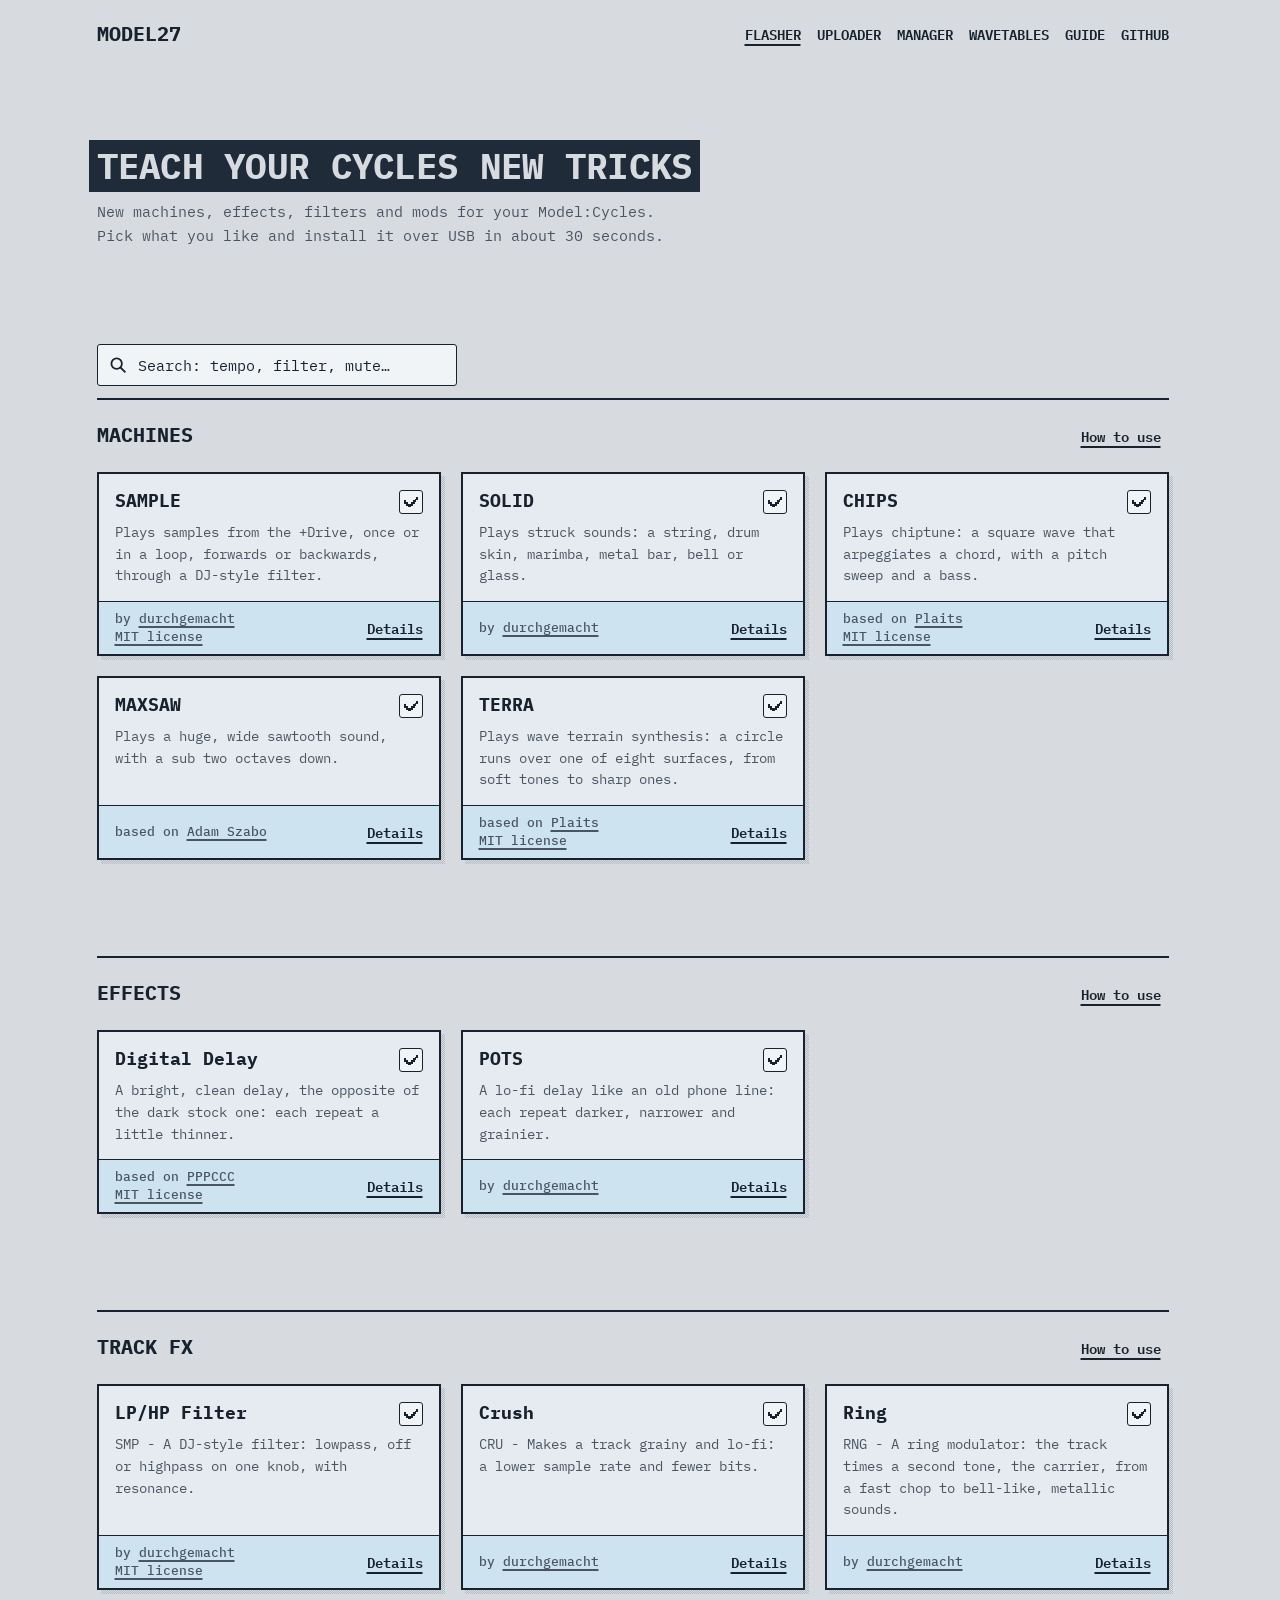
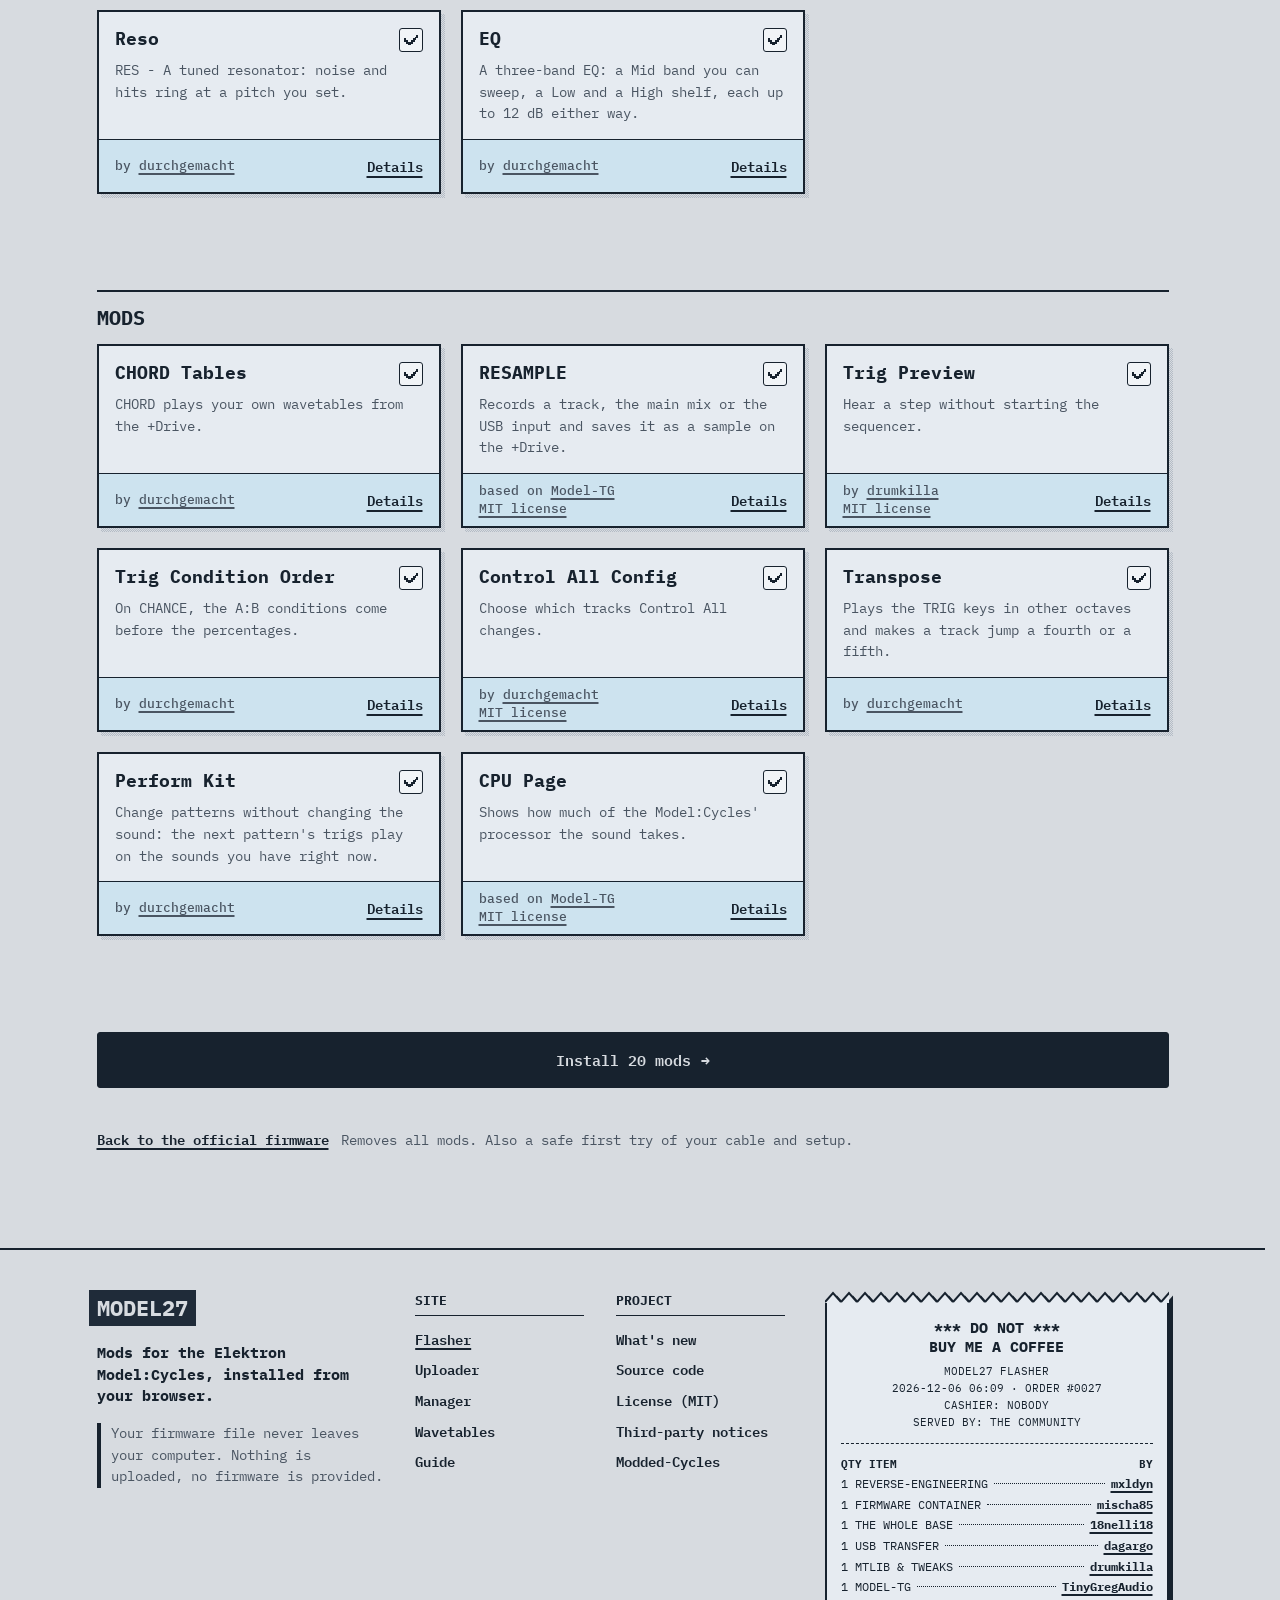
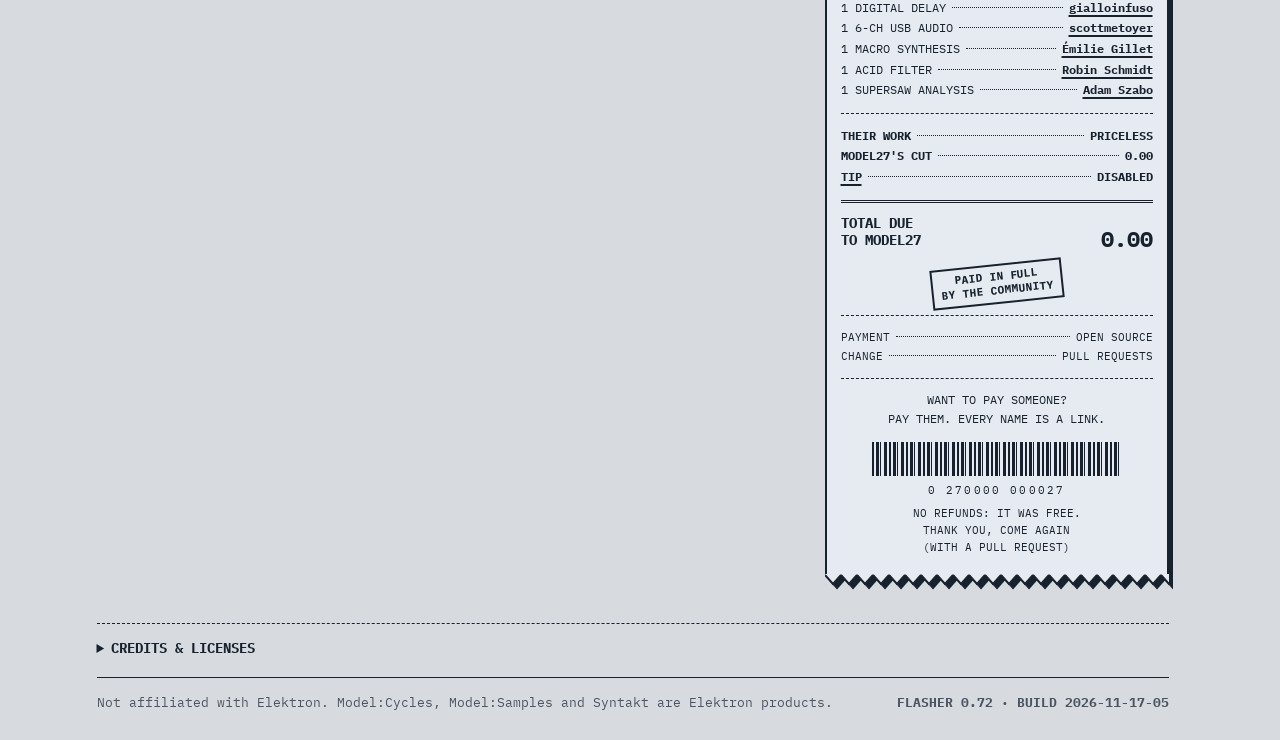
==== docs/flasher/index.html @ a1946363 "TERRA tested on the Model:Cycles from the page (release 0.72, notes/85 §12) The maintainer flashed r" ====
<!DOCTYPE html>
<html lang="en">
<head>
<meta charset="utf-8">
<meta name="viewport" content="width=device-width, initial-scale=1">
<title>Flasher · model27</title>
<meta name="description" content="Install mods on the Elektron Model:Cycles from your browser, over USB in about 30 seconds (Web MIDI). No firmware is provided or uploaded: you bring your own official OS file.">
<meta name="theme-color" content="#d7dbe0">
<link rel="icon" href="../assets/icon.svg" type="image/svg+xml">
<link rel="preconnect" href="https://fonts.googleapis.com">
<link rel="preconnect" href="https://fonts.gstatic.com" crossorigin>
<link rel="stylesheet" href="https://fonts.googleapis.com/css2?family=IBM+Plex+Mono:ital,wght@0,400;0,500;0,600;0,700;1,400&display=swap">
<link rel="stylesheet" href="../assets/site.css?v=2026-11-17-05">
<link rel="stylesheet" href="style.css?v=2026-11-17-05">
<!-- the flasher is in English only (2026-10-31), and light only for now: its dark theme (style.css) waits for a
     second pass, so the page pins the light one and hides the switch; the other pages keep their own theme -->
<script>document.documentElement.setAttribute("data-theme","light")</script>
</head>
<body data-page="flasher">
<script>
  // Version stamp: an old date means the browser serves a cached copy -> hard reload.
  window.MC_BUILD = "2026-11-17-05";
  window.addEventListener("error", function (e) {
    var b = document.getElementById("errbar");
    if (!b) return;
    b.hidden = false;
    b.textContent = "Error: " + (e.message || e.error) +
      (e.filename ? "  [" + e.filename.split("/").pop() + ":" + e.lineno + "]" : "");
  });
</script>

<header class="wrap top">
  <a class="brand" href="../">model27</a>
  <nav aria-label="Site">
    <a href="./" aria-current="page">Flasher</a>
    <a href="../uploader/">Uploader</a>
    <a href="../manager/">Manager</a>
    <a href="../wavetables/">Wavetables</a>
    <a href="../guide/">Guide</a>
    <a href="https://github.com/durchgemacht/model27" target="_blank" rel="noopener">GitHub</a>
  </nav>
  <button type="button" class="theme-btn" aria-label="Dark mode" hidden><svg class="moon" width="18" height="18" viewBox="0 0 20 20" fill="none" stroke="currentColor" stroke-width="1.6" stroke-linejoin="round" aria-hidden="true"><path d="M16.5 12.2A7 7 0 0 1 7.8 3.5a7 7 0 1 0 8.7 8.7z"/></svg><svg class="sun" width="18" height="18" viewBox="0 0 20 20" fill="none" stroke="currentColor" stroke-width="1.6" stroke-linecap="round" aria-hidden="true"><circle cx="10" cy="10" r="3.6"/><path d="M10 1.8v2M10 16.2v2M1.8 10h2M16.2 10h2M4.2 4.2l1.4 1.4M14.4 14.4l1.4 1.4M4.2 15.8l1.4-1.4M14.4 5.6l1.4-1.4"/></svg></button>
</header>

<main class="wrap fl">
  <div id="errbar" class="alert bad" hidden></div>

  <!-- Screen 1: choose the cards -->
  <section class="screen" id="step-choose" aria-labelledby="h1s">
    <div class="fl-head">
      <h1 id="h1s" tabindex="-1" data-i18n="title">Teach your Cycles new tricks</h1>
      <p data-i18n="tagline">New machines, effects, filters and mods for your Model:Cycles. Pick what you like and install it over USB in about 30 seconds.</p>
    </div>
    <!-- Official firmware and Samples OS as tabs, and the machine picker: only on flasher/?samples (the guide links
         there), the main page offers the Model:Cycles alone (SAMPLES_UI in app.js) -->
    <div class="seg" role="tablist" aria-label="Mode" id="mode-tabs" hidden>
      <button type="button" role="tab" id="tab-mods" aria-selected="true" aria-controls="panel-mods" data-i18n="tab_mods">Mods</button>
      <button type="button" role="tab" id="tab-restore" aria-selected="false" aria-controls="panel-restore" data-i18n="tab_restore">Official firmware</button>
      <button type="button" role="tab" id="tab-samples" aria-selected="false" aria-controls="panel-samples" data-i18n="tab_samples">Samples OS</button>
    </div>
    <div id="panel-mods" role="tabpanel" aria-labelledby="tab-mods">
      <div id="mach-box" hidden>
        <p class="mach-q" id="mach-q" data-i18n="mach_q">Your machine</p>
        <div class="seg sub" role="radiogroup" aria-labelledby="mach-q">
          <button type="button" role="radio" id="mach-cyc" aria-checked="true" data-i18n="mach_cyc">Model:Cycles</button>
          <button type="button" role="radio" id="mach-smp" aria-checked="false" data-i18n="mach_smp">Model:Samples, on its own OS</button>
          <button type="button" role="radio" id="mach-cos" aria-checked="false" data-i18n="mach_cos">Model:Samples, already on the Cycles OS</button>
        </div>
        <div id="mach-pane" class="mach-pane" hidden>
          <p class="samples-head"><span data-i18n="mach_title">Mods on a Model:Samples</span></p>
          <p class="panel-text" data-i18n="mach_text"></p>
          <ul class="warn-list">
            <li id="mach-w-smp" data-i18n="mach_w_smp"></li>
            <li id="mach-w-cos" data-i18n="mach_w_cos" hidden></li>
            <li data-i18n="mach_w1"></li>
            <li data-i18n="mach_w2"></li>
            <li id="mach-w-only" data-i18n="mach_w4"></li>
            <li data-i18n="mach_w5"></li>
            <li data-i18n="xos_reset"></li>
            <li data-i18n-html="mach_w3"></li>
          </ul>
          <p class="note mach-credit" data-i18n="mach_credit"></p>
          <label class="check"><input id="mach-ack" type="checkbox"><span data-i18n="cos_ack">I have backed up my samples and projects with Elektron Transfer, and I keep the official Model:Samples OS file for the way back.</span></label>
        </div>
      </div>
      <div class="find" id="mod-find" hidden>
        <svg class="mag" width="18" height="18" viewBox="0 0 20 20" fill="none" stroke="currentColor" stroke-width="2" stroke-linecap="square" aria-hidden="true"><circle cx="8.5" cy="8.5" r="5.8"/><path d="M13 13l4.5 4.5"/></svg>
        <label class="vh" for="mod-q" data-i18n="search_label">Search the mods</label>
        <input id="mod-q" type="search" autocomplete="off" spellcheck="false">
        <button type="button" class="clr" id="mod-q-clr" hidden>×</button>
      </div>
      <p class="found" id="mod-found" aria-live="polite" hidden></p>
      <ul class="cats" id="cats" hidden></ul>
      <div id="features"></div>
      <div class="sel" id="mod-sel" role="region" aria-labelledby="sel-title"></div>
      <p class="vh" id="mod-live" aria-live="polite"></p>
      <!-- the way back, quietly at the end of the cards, above the footer -->
      <p class="restore-row" id="restore-row"><button type="button" class="lnk" id="go-restore" data-i18n="go_restore">Back to the official firmware</button>
        <span data-i18n="go_restore_sub">Removes all mods. Also a safe first try of your cable and setup.</span></p>
    </div>
    <div id="panel-restore" role="tabpanel" aria-labelledby="tab-restore" hidden>
      <p class="panel-text" data-i18n-html="restore_text"></p>
      <p class="note" data-i18n-html="restore_from_samples"></p>
      <p class="next-row"><button type="button" class="btn go-next" data-i18n="sel_next">Continue</button></p>
    </div>
    <div id="panel-samples" role="tabpanel" aria-labelledby="tab-samples" hidden>
      <div class="seg sub" role="radiogroup" aria-label="Machine">
        <button type="button" role="radio" id="smp-dir-cyc" aria-checked="true" data-i18n="smp_dir_cyc">Model:Cycles → Samples OS</button>
        <button type="button" role="radio" id="smp-dir-smp" aria-checked="false" data-i18n="smp_dir_smp">Model:Samples → Cycles OS</button>
        <button type="button" role="radio" id="smp-dir-back" aria-checked="false" data-i18n="smp_dir_back">Model:Samples: back to its OS</button>
      </div>
      <div id="smp-pane-cyc">
        <p class="samples-head"><span data-i18n="samples_title">Turn your Model:Cycles into a Model:Samples</span></p>
        <p class="panel-text" data-i18n="samples_text"></p>
        <ul class="warn-list">
          <li data-i18n="samples_w1"></li>
          <li data-i18n-html="samples_w2"></li>
          <li data-i18n="samples_w3"></li>
        </ul>
        <label class="check"><input id="samples-ack" type="checkbox"><span data-i18n="samples_ack">I have a MIDI interface for the way back (to the Model:Cycles MIDI IN).</span></label>
      </div>
      <div id="smp-pane-smp" hidden>
        <p class="samples-head"><span data-i18n="cos_title">Turn your Model:Samples into a Model:Cycles</span><span class="tag exp" data-i18n="experimental">Experimental</span></p>
        <p class="panel-text" data-i18n="cos_text"></p>
        <ul class="warn-list">
          <li data-i18n="cos_w1"></li>
          <li data-i18n="cos_w5"></li>
          <li data-i18n-html="cos_w2"></li>
          <li data-i18n="cos_w3"></li>
          <li data-i18n="xos_reset"></li>
          <li data-i18n-html="cos_w4"></li>
        </ul>
        <p class="note" data-i18n="cos_mods"></p>
        <label class="check"><input id="cos-ack" type="checkbox"><span data-i18n="cos_ack">I have backed up my samples and projects with Elektron Transfer, and I keep the official Model:Samples OS file for the way back.</span></label>
      </div>
      <div id="smp-pane-back" hidden>
        <p class="samples-head"><span data-i18n="sback_title">Give your Model:Samples its own OS back</span><span class="tag exp" data-i18n="experimental">Experimental</span></p>
        <p class="panel-text" data-i18n="sback_text"></p>
        <ul class="warn-list">
          <li data-i18n="sback_w1"></li>
          <li data-i18n-html="sback_w2"></li>
          <li data-i18n="xos_reset"></li>
        </ul>
      </div>
      <p class="next-row"><button type="button" class="btn go-next" data-i18n="sel_next">Continue</button></p>
    </div>
  </section>

  <!-- Screen 2: install. Step 1 asks which machine (notes/57 §7); steps 2 to 4 keep the numbers the texts refer to. -->
  <div class="screen" id="screen-install" hidden>
    <p class="back-row"><button type="button" class="lnk" id="back" data-i18n="back_cards">← Back</button></p>
    <h1 class="screen-h" id="install-h" tabindex="-1" data-i18n="install_h">Install</h1>

    <section class="step done" id="step-machine" aria-labelledby="h1b">
      <header><span class="num">1</span><h2 id="h1b" data-i18n="own_h">Your machine</h2></header>
      <div class="step-body who">
        <div class="who-ask">
          <p class="who-q" id="own-q" data-i18n="own_q">Which device do you own?</p>
          <p class="who-hint" data-i18n="own_hint">The name printed on it, whatever it runs now.</p>
          <div class="seg" role="radiogroup" aria-labelledby="own-q">
            <button type="button" role="radio" id="own-cyc" aria-checked="true">Model:Cycles</button>
            <button type="button" role="radio" id="own-smp" aria-checked="false">Model:Samples</button>
          </div>
          <div id="modded-box" hidden>
            <p class="who-q" id="modded-q" data-i18n="modded_q">Already installed mods on it?</p>
            <div class="seg" role="radiogroup" aria-labelledby="modded-q">
              <button type="button" role="radio" id="modded-no" aria-checked="true" data-i18n="modded_no">No</button>
              <button type="button" role="radio" id="modded-yes" aria-checked="false" data-i18n="modded_yes">Yes</button>
            </div>
          </div>
        </div>
        <div class="who-say" aria-live="polite">
          <p class="who-what" id="own-say"></p>
          <details class="who-more" id="own-more"><summary data-i18n="good_to_know">Good to know</summary><ul id="own-more-list"></ul></details>
        </div>
      </div>
    </section>

    <section class="step" id="step-file" aria-labelledby="h2s">
      <header><span class="num">2</span><h2 id="h2s" data-i18n="s2">Load your official OS file</h2></header>
      <div class="step-body">
        <label class="drop" id="drop" tabindex="0">
          <span class="led" aria-hidden="true"></span><span class="drop-ic"><svg width="26" height="26" viewBox="0 0 24 24" fill="none" stroke="currentColor" stroke-width="2" stroke-linecap="square" stroke-linejoin="miter" aria-hidden="true"><path d="M14 3H5v18h14V8z"/><path d="M14 3v5h5"/><path class="arrow" d="M12 11v6M9.5 14.5 12 17l2.5-2.5"/></svg></span>
          <span class="drop-t"><strong id="drop-title" data-i18n="drop_title">Drop model-cycles_OS1.13.syx here</strong>
            <span id="drop-sub" data-i18n="drop_sub">or click to choose it</span></span>
          <input id="file" type="file" accept=".syx" hidden>
        </label>
        <div id="file-status" class="status" aria-live="polite"></div>
        <div id="drop2-wrap" hidden>
          <label class="drop" id="drop2" tabindex="0">
            <span class="led" aria-hidden="true"></span><span class="drop-ic"><svg width="26" height="26" viewBox="0 0 24 24" fill="none" stroke="currentColor" stroke-width="2" stroke-linecap="square" stroke-linejoin="miter" aria-hidden="true"><path d="M14 3H5v18h14V8z"/><path d="M14 3v5h5"/><path class="arrow" d="M12 11v6M9.5 14.5 12 17l2.5-2.5"/></svg></span>
            <span class="drop-t"><strong id="drop2-title" data-i18n="drop2_title">Drop model-samples_OS1.13.syx here</strong>
              <span id="drop2-sub" data-i18n="drop2_sub">the official Model:Samples OS — or click to choose it</span></span>
            <input id="file2" type="file" accept=".syx" hidden>
          </label>
          <div id="file2-status" class="status" aria-live="polite"></div>
        </div>
        <div id="drop3-wrap" hidden>
          <label class="drop" id="drop3" tabindex="0">
            <span class="led" aria-hidden="true"></span><span class="drop-ic"><svg width="26" height="26" viewBox="0 0 24 24" fill="none" stroke="currentColor" stroke-width="2" stroke-linecap="square" stroke-linejoin="miter" aria-hidden="true"><path d="M14 3H5v18h14V8z"/><path d="M14 3v5h5"/><path class="arrow" d="M12 11v6M9.5 14.5 12 17l2.5-2.5"/></svg></span>
            <span class="drop-t"><strong id="drop3-title" data-i18n="drop3_title">Drop Syntakt_OS1.42.syx here</strong>
              <span id="drop3-sub" data-i18n="drop3_sub">the official Syntakt OS, for its engines — or click to choose it</span></span>
            <input id="file3" type="file" accept=".syx" hidden>
          </label>
          <p class="hint" data-i18n-html="get_os_syntakt"></p>
          <div id="file3-status" class="status" aria-live="polite"></div>
        </div>
      </div>
    </section>

    <section class="step" id="step-connect" aria-labelledby="h3s">
      <header><span class="num">3</span><h2 id="h3s" data-i18n="s3">Connect your Model:Cycles over USB</h2></header>
      <div class="step-body">
        <!-- the classic method (CONFIG › UPGRADE) stays in the code, off the page (CLASSIC_UI in app.js) -->
        <div id="methods" hidden>
          <div class="seg" role="radiogroup" aria-label="Method">
            <button type="button" role="radio" id="m-fast" aria-checked="true" data-i18n="m_fast">Fast (USB)</button>
            <button type="button" role="radio" id="m-slow" aria-checked="false" data-i18n="m_slow">Classic (CONFIG › UPGRADE)</button>
          </div>
          <p class="panel-text method-note" id="method-note"></p>
        </div>
        <p class="howto" id="howto-fast" data-i18n-html="hf"></p>
        <ol class="howto" id="howto-usb" hidden>
          <li data-i18n-html="hu1"></li>
          <li data-i18n-html="hu2"></li>
          <li data-i18n-html="hu3"></li>
        </ol>
        <div class="portrow">
          <button type="button" class="btn primary" id="allow" data-i18n="allow">Allow MIDI access</button>
          <select id="port" aria-label="MIDI output" hidden></select>
          <button type="button" class="btn secondary" id="refresh" data-i18n="refresh" hidden>Refresh</button>
        </div>
        <div id="midi-status" class="status" aria-live="polite"></div>
      </div>
    </section>

    <section class="step" id="step-flash" aria-labelledby="h4s">
      <header><span class="num" id="n4">4</span><h2 id="h4s" data-i18n="s4">Flash</h2></header>
      <div class="step-body">
        <!-- a browser without Web MIDI: this step only offers the download, and says why -->
        <p class="dl-note" id="dl-note" hidden></p>
        <div class="you-install"><p class="who-q" data-i18n="you_install">You install</p><ul class="picked" id="picked"></ul></div>
        <div class="summary" id="summary" hidden></div>
        <label class="check" id="ack-row"><input id="ack" type="checkbox"><span data-i18n="ack">I've backed up my projects (Elektron Transfer) and I understand that flashing is at my own risk.</span></label>
        <div class="actions">
          <button type="button" class="btn primary big" id="flash" disabled data-i18n="flash_btn">Flash the Model:Cycles</button>
          <button type="button" class="btn secondary" id="stop" hidden data-i18n="stop">Stop</button>
        </div>
        <p class="missing" id="missing" aria-live="polite"></p>
        <div class="progress" id="progress" hidden>
          <div class="bar" role="progressbar" aria-valuemin="0" aria-valuemax="100" aria-valuenow="0" id="barwrap"><div id="bar"></div><i></i><i></i><i></i><i></i><i></i><i></i><i></i><i></i><i></i><i></i><i></i><i></i><i></i><i></i><i></i><i></i></div>
          <div class="meta"><span id="pct">0 %</span><span id="eta"></span></div>
          <div class="callout" id="watch"></div>
        </div>
        <div class="result" id="result" aria-live="polite"></div>
        <p class="alt" id="alt" hidden><a class="btn secondary" id="download" data-i18n="download">Download the .syx</a>
          <span data-i18n-html="download_hint"></span></p>
        <details class="trouble" id="trouble">
          <summary data-i18n="trouble">Something went wrong?</summary>
          <dl>
            <dt data-i18n="t1q">Nothing happens on the Model:Cycles screen</dt><dd data-i18n-html="t1a"></dd>
            <dt data-i18n="t2q">The transfer stops, or the Model:Cycles shows an error</dt><dd data-i18n-html="t2a"></dd>
            <dt data-i18n="t3q">No MIDI port in the list</dt><dd data-i18n-html="t3a"></dd>
            <dt data-i18n="t5q">The fast method doesn't find the Model:Cycles, or stops</dt><dd data-i18n-html="t5a"></dd>
            <dt data-i18n="t4q">The update over USB is refused, or the Model:Cycles doesn't start any more</dt><dd data-i18n-html="t4a"></dd>
          </dl>
        </details>
      </div>
    </section>
  </div>

  <!-- the classic method's speed and the transfer log: off the page with the classic method (CLASSIC_UI) -->
  <details class="adv" id="advanced" hidden>
    <summary data-i18n="advanced">Advanced</summary>
    <div class="field">
      <label for="pace" data-i18n="pace">Send speed margin</label>
      <input id="pace" type="number" min="0" step="0.1" value="1.4">
      <span class="hint" data-i18n="pace_hint">Classic method only. 1.4 by default: raise it to 2.0 if the transfer stalls.</span>
    </div>
    <div id="log" aria-live="off"></div>
  </details>
</main>

<!-- footer (2026-11-14): brand and links on the left, the receipt in a third (who did the hard part, each name a link
     to that person's GitHub profile, nothing else), then the credits, disclaimer, version -->
<footer class="foot">
  <div class="wrap">
    <div class="foot-grid">
      <div class="foot-main">
        <div class="foot-brand">
          <a class="foot-mark" href="../">model27</a>
          <p class="foot-claim">Mods for the Elektron Model:Cycles, installed from your browser.</p>
          <p class="foot-promise" data-i18n="privacy">Your firmware file never leaves your computer. Nothing is uploaded, no firmware is provided.</p>
        </div>
        <nav class="foot-col" aria-labelledby="foot-site">
          <p class="foot-h" id="foot-site">Site</p>
          <ul>
            <li><a href="./" aria-current="page">Flasher</a></li>
            <li><a href="../uploader/">Uploader</a></li>
            <li><a href="../manager/">Manager</a></li>
            <li><a href="../wavetables/">Wavetables</a></li>
            <li><a href="../guide/">Guide</a></li>
          </ul>
        </nav>
        <nav class="foot-col" aria-labelledby="foot-project">
          <p class="foot-h" id="foot-project">Project</p>
          <ul>
            <li><a href="../#version">What's new</a></li>
            <li><a href="https://github.com/durchgemacht/model27" target="_blank" rel="noopener">Source code</a></li>
            <li><a href="https://github.com/durchgemacht/model27/blob/main/LICENSE" target="_blank" rel="noopener">License (MIT)</a></li>
            <li><a href="https://github.com/durchgemacht/model27/blob/main/THIRD-PARTY-NOTICES.md" target="_blank" rel="noopener">Third-party notices</a></li>
            <li><a href="https://github.com/18nelli18/Modded-Cycles" target="_blank" rel="noopener">Modded-Cycles</a></li>
          </ul>
        </nav>
      </div>
      <aside class="foot-og" aria-label="Who did the hard part">
        <div class="rc" id="rc">
          <p class="rc-c rc-b">*** Do not ***<br>buy me a coffee</p>
          <p class="rc-c rc-s">model27 flasher<br><span id="rc-now">—</span> · order #0027<br>cashier: nobody<br>served by: the community</p>
          <hr>
          <div class="rc-hd"><span>qty item</span><span>by</span></div>
          <ul class="rc-items">
            <li><span>1 reverse-engineering</span><i class="rc-lead"></i><a class="rc-n" href="https://github.com/mxldyn" target="_blank" rel="noopener">mxldyn</a></li>
            <li><span>1 firmware container</span><i class="rc-lead"></i><a class="rc-n" href="https://github.com/mischa85" target="_blank" rel="noopener">mischa85</a></li>
            <li><span>1 the whole base</span><i class="rc-lead"></i><a class="rc-n" href="https://github.com/18nelli18" target="_blank" rel="noopener">18nelli18</a></li>
            <li><span>1 USB transfer</span><i class="rc-lead"></i><a class="rc-n" href="https://github.com/dagargo" target="_blank" rel="noopener">dagargo</a></li>
            <li><span>1 mtlib &amp; tweaks</span><i class="rc-lead"></i><a class="rc-n" href="https://github.com/drumkilla" target="_blank" rel="noopener">drumkilla</a></li>
            <li><span>1 Model-TG</span><i class="rc-lead"></i><a class="rc-n" href="https://github.com/TinyGregAudio" target="_blank" rel="noopener">TinyGregAudio</a></li>
            <li><span>1 Digital Delay</span><i class="rc-lead"></i><a class="rc-n" href="https://github.com/gialloinfuso" target="_blank" rel="noopener">gialloinfuso</a></li>
            <li><span>1 6-ch USB audio</span><i class="rc-lead"></i><a class="rc-n" href="https://github.com/scottmetoyer" target="_blank" rel="noopener">scottmetoyer</a></li>
            <li><span>1 MACRO synthesis</span><i class="rc-lead"></i><a class="rc-n" href="https://github.com/pichenettes" target="_blank" rel="noopener">Émilie Gillet</a></li>
            <li><span>1 ACID filter</span><i class="rc-lead"></i><a class="rc-n" href="https://github.com/RobinSchmidt" target="_blank" rel="noopener">Robin Schmidt</a></li>
            <li><span>1 supersaw analysis</span><i class="rc-lead"></i><a class="rc-n" href="https://www.adamszabo.com/internet/adam_szabo_how_to_emulate_the_super_saw.pdf" target="_blank" rel="noopener">Adam Szabo</a></li>
          </ul>
          <hr>
          <div class="rc-row"><span>Their work</span><i class="rc-lead"></i><span>priceless</span></div>
          <div class="rc-row"><span>model27's cut</span><i class="rc-lead"></i><span>0.00</span></div>
          <div class="rc-row"><button type="button" class="rc-tip" id="rc-tip">Tip</button><i class="rc-lead"></i><span>disabled</span></div>
          <div class="rc-print" id="rc-print" aria-live="polite"></div>
          <hr class="rc-dbl">
          <div class="rc-total"><span>Total due<br>to model27</span><b>0.00</b></div>
          <div class="rc-stamp" id="rc-stamp" aria-hidden="true">Paid in full<br>by the community</div>
          <hr>
          <div class="rc-row rc-sm"><span>Payment</span><i class="rc-lead"></i><span>open source</span></div>
          <div class="rc-row rc-sm"><span>Change</span><i class="rc-lead"></i><span>pull requests</span></div>
          <hr>
          <p class="rc-c">Want to pay someone?<br>Pay them. Every name is a link.</p>
          <div class="rc-bar" aria-hidden="true"></div>
          <p class="rc-c rc-num" aria-hidden="true">0 270000 000027</p>
          <p class="rc-c rc-s">No refunds: it was free.<br>Thank you, come again<br>(with a pull request)</p>
        </div>
      </aside>
    </div>
    <details class="credits" id="credits">
      <summary id="hcr" data-i18n="credits">Credits &amp; licenses</summary>
      <p data-i18n="credits_intro">This flasher stands on the shoulders of these projects, none of which includes firmware:</p>
      <ul id="credits-list"></ul>
      <p data-i18n-html="credits_license">model27 is built on Modded-Cycles, released under the <a href="https://github.com/18nelli18/Modded-Cycles/blob/main/LICENSE" target="_blank" rel="noopener">MIT license</a>; model27's changes are under the same license. Third-party code keeps its own license and Elektron's firmware is not covered.</p>
    </details>
    <div class="foot-bottom">
      <p data-i18n-html="links">Not affiliated with Elektron. Model:Cycles, Model:Samples and Syntakt are Elektron products.</p>
      <p class="foot-ver">Flasher <span data-rel="version">1.0</span> <span id="build-stamp"></span></p>
    </div>
  </div>
</footer>

<!-- ?v= : same version stamp as MC_BUILD, so a browser never mixes a new page with cached old scripts -->
<script src="../assets/release.js?v=2026-11-17-05"></script>
<script src="../assets/site.js?v=2026-11-17-05"></script>
<script src="builder.js?v=2026-11-17-05"></script>
<script src="composer.js?v=2026-11-17-05"></script>
<script src="tweaks.js?v=2026-11-17-05"></script>
<script src="flasher.js?v=2026-11-17-05"></script>
<script src="app.js?v=2026-11-17-05"></script>
</body>
</html>
---- docs/assets/site.css ----
/* Modded-Cycles — shared styles: home, flasher, guide.
 * The page takes the colours of the unit: light grey casing, charcoal keys, the red of a lit trig key.
 * Dark theme: the page goes dark, the drawn unit keeps its own colours (--mc-*).
 * Plain CSS (no nesting): the flasher's smoke test parses it with jsdom. */

:root{
  color-scheme:light;
  --paper:#f7f6f2;
  --casing:#ebe9e3;
  --well:#e2e0d9;
  --line:#d9d6ce;
  --line-2:#b8b5ac;
  --ink:#1e2130;
  --ink-2:#3f4356;
  --muted:#6c7085;
  --ctl:#2a2d3d;          /* page controls shaped like the unit's keys */
  --ctl-ink:#f1f0ea;
  --ctl-edge:#181a26;
  --mc-casing:#cfcecb;    /* the drawn unit, the same in both themes */
  --mc-well:#c5c4c0;
  --mc-key:#46474b;
  --mc-key-ink:#e8e7e3;
  --red:#ff7a3d;
  --red-ink:#c24f14;
  --accent-ink:#2a1708;   /* text on the accent */
  --accent-glow:rgba(255,122,61,.28);
  --accent-2:#7a5cff;     /* violet: experimental tags, section numbers */
  --accent-2-bg:#ebe6ff;
  --lcd:#bfeef6;
  --lcd-ink:#0f4a57;
  --ok:#2b6a3b;
  --warn:#875300;
  --bad:#a3291b;
  --f:"Familjen Grotesk",ui-sans-serif,system-ui,-apple-system,"Segoe UI",Helvetica,Arial,sans-serif;
  --f-lcd:"Tiny5",ui-monospace,monospace;
  --f-code:ui-monospace,SFMono-Regular,Menlo,Consolas,monospace;
  --r:10px;
  --wrap:1180px;
  --gut:24px;
}

@media (prefers-color-scheme:dark){
  :root:not([data-theme="light"]){
    color-scheme:dark;
    --paper:#15161d;
    --casing:#1f2130;
    --well:#262838;
    --line:#2e3142;
    --line-2:#4a4e63;
    --ink:#f1f0ea;
    --ink-2:#c8c9d4;
    --muted:#9a9db0;
    --ctl:#e6e4dc;
    --ctl-ink:#15161d;
    --ctl-edge:#a8a69e;
    --red:#ff8f5a;
    --red-ink:#ffb08a;
    --accent-ink:#2a1708;
    --accent-glow:rgba(255,143,90,.28);
    --accent-2:#a695ff;
    --accent-2-bg:#2b2452;
    --lcd:#163f49;
    --lcd-ink:#bfeef6;
    --ok:#71d08c;
    --warn:#e9b44f;
    --bad:#ff7b6b;
  }
}
:root[data-theme="dark"]{
  color-scheme:dark;
  --paper:#15161d;
  --casing:#1f2130;
  --well:#262838;
  --line:#2e3142;
  --line-2:#4a4e63;
  --ink:#f1f0ea;
  --ink-2:#c8c9d4;
  --muted:#9a9db0;
  --ctl:#e6e4dc;
  --ctl-ink:#15161d;
  --ctl-edge:#a8a69e;
  --red:#ff8f5a;
  --red-ink:#ffb08a;
  --accent-ink:#2a1708;
  --accent-glow:rgba(255,143,90,.28);
  --accent-2:#a695ff;
  --accent-2-bg:#2b2452;
  --lcd:#163f49;
  --lcd-ink:#bfeef6;
  --ok:#71d08c;
  --warn:#e9b44f;
  --bad:#ff7b6b;
}

*,*::before,*::after{box-sizing:border-box}
html{-webkit-text-size-adjust:100%;scroll-padding-top:24px}
body{margin:0;background:var(--paper);color:var(--ink);font:400 17px/1.55 var(--f);-webkit-font-smoothing:antialiased}
img,svg{display:block;max-width:100%}
p{margin:0 0 1em}
a{color:inherit;text-decoration-thickness:1px;text-underline-offset:.2em;text-decoration-color:var(--line-2)}
a:hover{text-decoration-color:var(--red)}
::selection{background:var(--red);color:var(--accent-ink)}
:focus-visible{outline:2px solid var(--ink);outline-offset:3px}
code{font:.86em/1 var(--f-code);background:var(--casing);padding:.15em .35em;border-radius:3px;white-space:nowrap}
h1,h2,h3{margin:0;font-weight:700;letter-spacing:-.02em;line-height:1.05}
h1{font-size:clamp(42px,6.2vw,78px);letter-spacing:-.035em;line-height:.98}
h2{font-size:clamp(26px,3vw,34px)}
h3{font-size:20px;letter-spacing:-.01em}
.wrap{max-width:var(--wrap);margin:0 auto;padding:0 var(--gut)}
.muted{color:var(--muted)}

/* header */
.top{display:flex;align-items:baseline;gap:28px;padding-top:22px;flex-wrap:wrap}
.brand{font-weight:700;font-size:20px;letter-spacing:-.02em;text-decoration:none;margin-right:auto}
.top nav{display:flex;gap:22px;flex-wrap:wrap;align-items:baseline}
.top nav a{text-decoration:none}
.top nav a:hover,.top nav a[aria-current="page"]{text-decoration:underline;text-decoration-color:var(--red);text-decoration-thickness:2px}
/* theme switch: a moon in the light theme, a sun in the dark one */
.theme-btn{align-self:center;display:grid;place-items:center;width:32px;height:32px;margin:-6px -6px -6px 0;padding:0;border:0;border-radius:var(--r);
  background:none;color:var(--ink-2);cursor:pointer}
.theme-btn:hover{color:var(--ink);background:var(--casing)}
.theme-btn .sun{display:none}
@media (prefers-color-scheme:dark){
  :root:not([data-theme="light"]) .theme-btn .sun{display:block}
  :root:not([data-theme="light"]) .theme-btn .moon{display:none}
}
:root[data-theme="dark"] .theme-btn .sun{display:block}
:root[data-theme="dark"] .theme-btn .moon{display:none}

/* buttons: a charcoal key that lights up red */
.btn{display:inline-flex;align-items:center;gap:10px;padding:14px 22px;border:0;border-radius:var(--r);
  background:var(--ctl);color:var(--ctl-ink);font:600 17px/1.1 var(--f);text-decoration:none;cursor:pointer;
  box-shadow:0 2px 0 var(--ctl-edge);transition:background .1s,color .1s}
.btn:hover{background:var(--red);color:var(--accent-ink)}
.btn:active{transform:translateY(1px);box-shadow:0 1px 0 var(--ctl-edge)}

/* footer */
.foot{margin-top:120px;padding:28px 0 48px;border-top:1px solid var(--line);font-size:15px;color:var(--muted)}
.foot .wrap{display:flex;flex-wrap:wrap;gap:12px 32px;justify-content:space-between}
.foot p{margin:0;max-width:62ch}
.foot nav{display:flex;gap:18px}

/* ---- the Model:Cycles drawing (assets/cycles.js) ---- */
.mc{width:100%;height:auto;overflow:visible}
.mc text{font-family:var(--f)}
.mc-edge{fill:#b4b3ae}
.mc-body{fill:var(--mc-casing)}
.mc-plate{fill:none;stroke:#b2b1ac;stroke-width:1.4}
.mc-well{fill:var(--mc-well);stroke:#acaba6;stroke-width:1.2}
.mc-tape rect{fill:#202022}
.mc-tape .tape-t{fill:#efeee8;font-size:17px;font-weight:700;letter-spacing:.34em}
.key-cap{fill:var(--mc-key)}
.key .kt{fill:var(--mc-key-ink);font-size:12px;font-weight:700;letter-spacing:.04em}
.key .kt.num{font-size:13px}
.key.pad .pt{fill:var(--mc-key-ink);font-size:17px;font-weight:700}
.key .ul{fill:var(--mc-key-ink)}
.ico{fill:none;stroke:var(--mc-key-ink);stroke-width:1.7;stroke-linecap:round;stroke-linejoin:round}
.key.on .key-cap,.key.lit .key-cap{fill:var(--red)}
.key.on .kt,.key.lit .kt,.key.on .pt,.key.lit .pt{fill:var(--accent-ink)}
.key.on .ul,.key.lit .ul{fill:var(--accent-ink)}
.key.lit .ico{stroke:var(--accent-ink)}
.kn-ring{fill:#3c3d41}
.kn-cap{fill:#56575b}
.knob.big .kn-ring{fill:#495b5f}
.knob.big .kn-cap{fill:#62757a}
.kn-led{fill:#bebdb8;stroke:#a6a5a0;stroke-width:1}
.knob.lit .kn-ring{stroke:var(--red);stroke-width:5}
.knob.lit .kn-led{fill:var(--red);stroke:var(--red)}
.lcd-bezel{fill:#303134}
.lcd.lit .lcd-bezel{stroke:var(--red);stroke-width:5}
.lcd-glass{fill:var(--lcd)}
.lcd-t{fill:var(--lcd-ink);font-family:var(--f-lcd) !important;font-size:11px}
.lcd-t.inv{fill:var(--lcd)}
.lcd-sel{fill:var(--lcd-ink)}
.lcd-logo{fill:var(--lcd-ink);font-family:var(--f-lcd) !important;font-size:23px;letter-spacing:.02em}
/* while controls are lit, the rest of the panel steps back and stops blinking */
.mc .key,.mc .knob,.mc .lb,.mc .lb2,.mc .lb3,.mc .name,.mc .pg-led,.mc .pwr,.mc-tape{transition:opacity .15s}
.mc.focus .key:not(.lit),.mc.focus .knob:not(.lit){opacity:.28}
.mc.focus .lb,.mc.focus .lb2,.mc.focus .lb3,.mc.focus .name,.mc.focus .pg-led,.mc.focus .pwr,.mc.focus .mc-tape{opacity:.3}
.mc.focus .key.on:not(.lit) .key-cap{fill:var(--mc-key)}
.mc.focus .key.on:not(.lit) .kt,.mc.focus .key.on:not(.lit) .pt{fill:var(--mc-key-ink)}
.mc.focus .key.on:not(.lit) .ul{fill:var(--mc-key-ink)}
.lb{fill:#3a3a38;font-size:10.5px;font-weight:700;letter-spacing:.03em}
.lb2{fill:#74736f;font-size:8.5px;font-weight:600;letter-spacing:.03em;text-decoration:underline}
.lb3{fill:#74736f;font-size:7px;font-weight:600}
.name{fill:#2a2a28;font-size:14.5px;font-weight:700;letter-spacing:-.01em}
.pg-led{fill:#bebdb8}
.pg-led.on{fill:var(--red)}
.pwr{fill:none;stroke:#5b5a56;stroke-width:1.5;stroke-linecap:round}

@media (max-width:720px){
  :root{--gut:18px}
  body{font-size:16px}
  .top{gap:10px 20px}
  .foot{margin-top:80px}
}
@media (prefers-reduced-motion:reduce){
  *{transition:none !important;animation:none !important}
}
---- docs/flasher/style.css ----
/* Web flasher page, on top of ../assets/site.css. Class names are the ones app.js renders.
 * 1-bit (redesign of 2026-10-31), graded on 2026-11-15: ink on a cool grey; the dark theme swaps them. A line's weight
 * says what it is: 2 px a frame, 1.5 px a control, 1 px a divider inside a frame. Two text tones: the ink, and a softer
 * one (--soft) for what explains (a card's sentence, hints, credits). States are borders, dashes and inversion, never
 * colour. Controls have 3 px corners and normal writing, headings keep their capitals. A shadow is a 1 px checkerboard
 * cut by the mask --chk: a card's in a light grey (--sh), a window's in the ink (--sh-win); the receipt keeps a full
 * one. One typeface
 * (IBM Plex Mono).
 * Plain CSS (no nesting, color-mix or :has): the smoke test parses it with jsdom. */

:root{
  color-scheme:light;
  --ink:#17222e;           /* a dark blue-grey, not black */
  --ink-up:#2a3848;        /* the ink a step lighter: a filled button under the pointer */
  --soft:#4a5562;          /* the second text tone: what explains */
  --soft-inv:#b4bcc6;      /* the same on an inverted ground */
  --led:#2fa35a;           /* a file taken in step 2: a green LED, as the manager's connected (17/11/2026) */
  --rule:#98a1ab;          /* lines between the rows of a list */
  --tint:rgba(23,34,46,.09);   /* an outlined control under the pointer */
  --paper:#d7dbe0;
  --card:#e6ebf1;          /* the cards, a shade lighter than the page; the dark theme keeps them on the page's tone */
  --card-foot:#cde3ef;     /* a card's foot (author, Details); none in the dark theme */
  --field:#f1f4f7;         /* where you type, choose or tick: lighter than the card */
  --head-bg:#1f2b39;       /* the headline's block; the dark theme inverts it */
  --sh:#b4bcc6;            /* a card's shadow */
  --sh-win:var(--ink);     /* a window's shadow: the same checkerboard in the ink, the light one is lost on the dithered backdrop */
  --chk:url("data:image/svg+xml,%3Csvg xmlns='http://www.w3.org/2000/svg' width='2' height='2' shape-rendering='crispEdges'%3E%3Cpath d='M0 0h1v1H0zM1 1h1v1H1z'/%3E%3C/svg%3E");   /* the mask that cuts it to a checkerboard */
  --check:url("data:image/svg+xml,%3Csvg xmlns='http://www.w3.org/2000/svg' viewBox='0 0 8 8' shape-rendering='crispEdges'%3E%3Cpath d='M7 1h1v1h-1zM6 2h2v1h-2zM0 3h1v1h-1zM5 3h2v1h-2zM0 4h2v1h-2zM4 4h2v1h-2zM1 5h4v1h-4zM2 6h2v1h-2z' fill='%2317222e'/%3E%3C/svg%3E");   /* a ticked box: a pixel check in the ink */
  /* the footer receipt's torn edges, top and bottom: the card's tone, an ink line (dark theme: its own pair) */
  --zig-top:url("data:image/svg+xml,%3Csvg xmlns='http://www.w3.org/2000/svg' width='16' height='12'%3E%3Cpath d='M0 11L8 2L16 11V12H0Z' fill='%23e6ebf1'/%3E%3Cpath d='M0 11L8 2L16 11' fill='none' stroke='%2317222e' stroke-width='2'/%3E%3C/svg%3E");
  --zig-bot:url("data:image/svg+xml,%3Csvg xmlns='http://www.w3.org/2000/svg' width='16' height='12'%3E%3Cpath d='M0 0H16V1L8 10L0 1Z' fill='%23e6ebf1'/%3E%3Cpath d='M0 1L8 10L16 1' fill='none' stroke='%2317222e' stroke-width='2'/%3E%3C/svg%3E");
  --casing:var(--paper);
  --well:var(--paper);
  --line:var(--ink);
  --line-2:var(--ink);
  --ink-2:var(--ink);
  --muted:var(--soft);
  --ctl:var(--ink);
  --ctl-ink:var(--paper);
  --ctl-edge:var(--ink);
  --red:var(--ink);
  --red-ink:var(--ink);
  --accent-ink:var(--paper);
  --accent-glow:transparent;
  --accent-2:var(--ink);
  --accent-2-bg:var(--paper);
  --ok:var(--ink);
  --warn:var(--ink);
  --bad:var(--ink);
  --f:"IBM Plex Mono",ui-monospace,SFMono-Regular,Menlo,Consolas,monospace;
  --f-code:var(--f);
  --r:3px;
  --wrap:1120px;
}
@media (prefers-color-scheme:dark){
  :root:not([data-theme="light"]){color-scheme:dark;--ink:#d7dbe0;--ink-up:#f1f4f7;--soft:#a9b1bb;--soft-inv:#4a5562;--rule:#4a5562;--tint:rgba(215,219,224,.14);--paper:#0b0c0e;--card:var(--paper);--card-foot:transparent;--field:#161a20;--head-bg:var(--ink);--sh:#4a5562;--led:#3fbf6c;
    --check:url("data:image/svg+xml,%3Csvg xmlns='http://www.w3.org/2000/svg' viewBox='0 0 8 8' shape-rendering='crispEdges'%3E%3Cpath d='M7 1h1v1h-1zM6 2h2v1h-2zM0 3h1v1h-1zM5 3h2v1h-2zM0 4h2v1h-2zM4 4h2v1h-2zM1 5h4v1h-4zM2 6h2v1h-2z' fill='%23d7dbe0'/%3E%3C/svg%3E");
    --zig-top:url("data:image/svg+xml,%3Csvg xmlns='http://www.w3.org/2000/svg' width='16' height='12'%3E%3Cpath d='M0 11L8 2L16 11V12H0Z' fill='%230b0c0e'/%3E%3Cpath d='M0 11L8 2L16 11' fill='none' stroke='%23d7dbe0' stroke-width='2'/%3E%3C/svg%3E");
    --zig-bot:url("data:image/svg+xml,%3Csvg xmlns='http://www.w3.org/2000/svg' width='16' height='12'%3E%3Cpath d='M0 0H16V1L8 10L0 1Z' fill='%230b0c0e'/%3E%3Cpath d='M0 1L8 10L16 1' fill='none' stroke='%23d7dbe0' stroke-width='2'/%3E%3C/svg%3E")}
}
:root[data-theme="dark"]{color-scheme:dark;--ink:#d7dbe0;--ink-up:#f1f4f7;--soft:#a9b1bb;--soft-inv:#4a5562;--rule:#4a5562;--tint:rgba(215,219,224,.14);--paper:#0b0c0e;--card:var(--paper);--card-foot:transparent;--field:#161a20;--head-bg:var(--ink);--sh:#4a5562;--led:#3fbf6c;
  --check:url("data:image/svg+xml,%3Csvg xmlns='http://www.w3.org/2000/svg' viewBox='0 0 8 8' shape-rendering='crispEdges'%3E%3Cpath d='M7 1h1v1h-1zM6 2h2v1h-2zM0 3h1v1h-1zM5 3h2v1h-2zM0 4h2v1h-2zM4 4h2v1h-2zM1 5h4v1h-4zM2 6h2v1h-2z' fill='%23d7dbe0'/%3E%3C/svg%3E");
  --zig-top:url("data:image/svg+xml,%3Csvg xmlns='http://www.w3.org/2000/svg' width='16' height='12'%3E%3Cpath d='M0 11L8 2L16 11V12H0Z' fill='%230b0c0e'/%3E%3Cpath d='M0 11L8 2L16 11' fill='none' stroke='%23d7dbe0' stroke-width='2'/%3E%3C/svg%3E");
  --zig-bot:url("data:image/svg+xml,%3Csvg xmlns='http://www.w3.org/2000/svg' width='16' height='12'%3E%3Cpath d='M0 0H16V1L8 10L0 1Z' fill='%230b0c0e'/%3E%3Cpath d='M0 1L8 10L16 1' fill='none' stroke='%23d7dbe0' stroke-width='2'/%3E%3C/svg%3E")}

body{font:400 15px/1.6 var(--f);-webkit-font-smoothing:antialiased}
/* while a window is open over the page (app.js sets the class), the page behind it does not scroll; the gutter
   stays, so nothing shifts where scrollbars take room */
html{scrollbar-gutter:stable}
html.modal{overflow:hidden}
::selection{background:var(--ink);color:var(--paper)}
:focus-visible{outline:3px solid currentColor;outline-offset:3px}
a{text-decoration-thickness:1.5px;text-decoration-color:currentColor;text-underline-offset:.22em}
a:hover{text-decoration-thickness:2.5px;text-decoration-color:currentColor}
h1,h2,h3{font-family:var(--f);font-weight:700;letter-spacing:0;text-transform:uppercase;line-height:1}
code{font:.9em var(--f);background:none;padding:0;border-radius:0}
.vh{position:absolute;width:1px;height:1px;margin:-1px;padding:0;overflow:hidden;clip:rect(0 0 0 0);white-space:nowrap;border:0}
[hidden]{display:none !important}

/* header */
.top{align-items:center;gap:10px 20px;padding-top:24px}
.brand{font:700 20px/1 var(--f);text-transform:uppercase;letter-spacing:0}
.top nav{gap:6px 16px;align-items:center;font:600 14px/1 var(--f);text-transform:uppercase}
.top nav a{text-decoration:none}
.top nav a:hover,.top nav a[aria-current="page"]{text-decoration:underline;text-decoration-color:currentColor;text-decoration-thickness:2px;text-underline-offset:.3em}
.theme-btn{width:36px;height:36px;margin:0;border:1.5px solid var(--ink);border-radius:var(--r);color:var(--ink)}
.theme-btn:hover{background:var(--tint);color:var(--ink)}

/* buttons: a block of ink, a step lighter under the pointer (nothing moves); disabled, an empty dashed frame */
.btn{display:inline-flex;align-items:center;justify-content:center;gap:10px;min-height:42px;padding:0 18px;border:1.5px solid var(--ink);border-radius:var(--r);
  background:var(--ink);color:var(--paper);box-shadow:none;font:600 15px/1 var(--f);text-transform:none;transform:none;transition:none}
.btn:hover{background:var(--ink-up);border-color:var(--ink-up);color:var(--paper)}
.btn:active{transform:none;box-shadow:none}
.btn.secondary{background:transparent;color:var(--ink);box-shadow:none}
.btn.secondary:hover{background:var(--tint);border-color:var(--ink);color:var(--ink)}
.btn.big{width:100%;min-height:52px;font-size:15px}
.btn:disabled,.btn:disabled:hover{background:transparent;border-color:var(--ink);color:var(--ink);border-style:dashed;box-shadow:none;transform:none;cursor:not-allowed}
.lnk{font:inherit;font-weight:600;color:inherit;background:none;border:0;padding:0;cursor:pointer;text-decoration:underline;
  text-decoration-thickness:1.5px;text-underline-offset:.22em}
.lnk:hover{text-decoration-thickness:2.5px}
/* a small outlined button, as the uploader's tools: the window's Close */
.tool{min-height:28px;padding:0 10px;background:transparent;border:1.5px solid var(--ink);border-radius:var(--r);color:var(--ink);
  font:600 13px/1 var(--f);cursor:pointer}
.tool:hover{background:var(--tint)}

.fl{padding-bottom:24px}
.alert{margin:20px 0 0;padding:10px 14px;border:2px solid var(--ink);font-size:15px}
.alert a{color:inherit}

/* screen 1: the cards */
.fl-head{padding:6rem 0}
.fl-head h1{display:inline-block;margin:0 0 8px -8px;padding:8px;background:var(--head-bg);color:var(--paper);font-size:36px;letter-spacing:-.02em}
.fl-head p{margin:0;max-width:64ch;font-size:15px;color:var(--soft)}
.grp{margin:0 0 6rem}
.grp-top{display:flex;flex-wrap:wrap;align-items:baseline;gap:4px 16px;margin:0 0 1rem;padding-top:1rem;border-top:2px solid var(--ink)}
.grp-h{margin:0;font-size:20px}
.grp-body{display:grid;grid-template-columns:repeat(auto-fill,minmax(280px,1fr));gap:20px;isolation:isolate}   /* the cards' shadows stay inside */

/* a card: a checkbox with its name and one sentence; picked, it inverts */
.mod{position:relative;display:flex;flex-direction:column;border:2px solid var(--ink);background:var(--card);color:var(--ink)}
/* its shadow: a box-shadow takes no pattern, so it is a block behind the card, the card's size, 4 px down and right,
   cut to a 1 px checkerboard by a mask (the offsets count from inside the 2 px frame). Hover moves the shadow to
   6 px, in place: the cards are rebuilt on every click, and a card moved by a transform left stray lines in the
   paint when it was replaced */
.mod::after{content:"";position:absolute;z-index:-1;top:2px;left:2px;right:-6px;bottom:-6px;background:var(--sh);pointer-events:none;
  -webkit-mask:var(--chk) 0 0 / 2px 2px;mask:var(--chk) 0 0 / 2px 2px}
.mod:hover::after{top:4px;left:4px;right:-8px;bottom:-8px}
.mod-row{display:grid;grid-template-columns:minmax(0,1fr) 24px;grid-template-areas:"ttl key" "short short";gap:8px 12px;
  padding:16px 16px 14px;cursor:pointer}
.mod-row>input{grid-area:key}
.ttl{grid-area:ttl;display:flex;flex-wrap:wrap;align-items:baseline;gap:0 10px;font-size:18px;font-weight:700;line-height:1.25}
.ttl .incl{font-size:13.5px;font-weight:400;color:var(--soft)}
.short{grid-area:short;font-size:14px;line-height:1.55;color:var(--soft)}
.mod.incl .mod-row{cursor:default}
.mod.incl .mod-row>input{border-style:dashed;cursor:default}
.ext{padding:0 16px}
.ext:empty{display:none}
.mod-foot{display:flex;flex-wrap:wrap;align-items:center;gap:6px 10px;margin-top:auto;padding:6px 8px 6px 16px;border-top:1px solid currentColor;background:var(--card-foot)}
.st:empty{display:none}
.by{display:flex;flex-wrap:wrap;gap:0 12px;min-width:0;font-size:13px;font-weight:500;line-height:1.4;overflow-wrap:anywhere;color:var(--soft)}
.by a{color:inherit}
.by a:hover{color:var(--ink)}
.credit{display:flex;flex-direction:column}       /* author, then license: a long name never breaks the line */
.more,.grp-info{margin-left:auto;min-height:40px;padding:0 8px;border:0;background:none;color:var(--ink);font:600 14px/1 var(--f);
  text-decoration:underline;text-decoration-thickness:1.5px;text-underline-offset:4px;cursor:pointer}
.more:hover,.grp-info:hover{text-decoration-thickness:2.5px}

/* checkboxes: a thin frame on the fields' light ground, a pixel check once ticked (a picked card itself stays as it is) */
.mod-row>input,.variants input,.check input{appearance:none;-webkit-appearance:none;flex:none;width:24px;height:24px;margin:0;border:1.5px solid var(--ink);
  border-radius:var(--r);background:var(--field);box-shadow:none;cursor:pointer}
.mod-row>input:checked,.variants input:checked,.check input:checked{background:var(--field) var(--check) center / 14px 14px no-repeat}
.variants input[type=radio]{border-radius:var(--r)}

/* tags: the exceptions only (Experimental); Tested is the rule */
.tag{display:inline-block;padding:2px 4px;border:1.5px solid currentColor;font:700 12px/1.2 var(--f);text-transform:uppercase;letter-spacing:0}
.tag.ok,.tag.exp{color:inherit;background:none}

/* to read: a clash before ticking, just unticked (with Undo), good to know once ticked */
.say{margin:0 0 12px;padding:6px 10px;border-left:4px solid currentColor;font-size:14px;line-height:1.5}
.say b{color:inherit}
.say.clash{border:2px solid currentColor}
.say.clash::before{content:"!! ";font-weight:700}
.say.swap{border-left-style:dashed}

/* Details: the full description and the facts, shown in the window (openCard); the card keeps a hidden copy */
.det{margin:0 0 14px;padding:12px 0 0;border-top:1px dashed currentColor;font-size:14.5px;line-height:1.6}
.det>p{margin:0 0 12px;max-width:72ch}
.det>h4{margin:16px 0 2px;font-size:13px;line-height:1.4;text-transform:uppercase}
.det>h4+p{margin-top:0}
.facts{display:grid;grid-template-columns:max-content minmax(0,1fr);gap:4px 18px;margin:0;font-size:14px;line-height:1.5}
.facts dt{font-weight:400;color:var(--soft)}
.facts dd{margin:0;max-width:66ch}
.facts dd b{font-weight:700}
.facts a{color:inherit;font-weight:700}
.guide-link{margin:14px 0 0;font-size:14px}
.guide-link a{color:inherit;font-weight:700}

/* a section's How to use: a window over the page, the cards stay where they are; the backdrop a 1-bit dither */
/* the <dialog> itself is only the place: no frame, no ground. Its box is .info-in (the frame, the ground, the
   scrolling), so that the shadow can be the cards': a block behind the box, 8 px down and right, cut to the 1 px
   checkerboard (a pseudo-element of a box that scrolls or has a ground of its own would be clipped or sit on it) */
.info{width:min(640px,calc(100vw - 32px));max-width:none;margin:auto;padding:0;border:0;background:none;color:var(--ink);overflow:visible;isolation:isolate}
.info::after{content:"";position:absolute;z-index:-1;top:8px;left:8px;right:-8px;bottom:-8px;background:var(--sh-win);pointer-events:none;
  -webkit-mask:var(--chk) 0 0 / 2px 2px;mask:var(--chk) 0 0 / 2px 2px}
.info::backdrop{background:url("data:image/svg+xml,%3Csvg xmlns='http://www.w3.org/2000/svg' width='4' height='4' shape-rendering='crispEdges'%3E%3Cpath d='M0 0h1v1H0zM2 0h1v1H2zM1 2h1v1H1zM3 2h1v1H3z' fill='%2317222e'/%3E%3C/svg%3E")}
.info-in{max-height:calc(100vh - 48px);padding:22px 35px 35px;border:2px solid var(--ink);background:var(--card);overflow:auto;overscroll-behavior:contain}
.info-body>:last-child,.info-body .det>:last-child{margin-bottom:0}   /* the bottom padding alone, as at the sides */
/* the head: the title and Close on one middle line, 22 px from the window's top and 22 px from the dashed line.
   Under the line, the text's capitals start as far from it as the title's letters end above it (about 27 px:
   21 px of margin plus the first line's own leading) */
.info-top{display:flex;align-items:center;gap:12px;margin:0 0 21px;padding-bottom:21px;border-bottom:1px dashed currentColor}
.info-top h2{margin:0;font-size:20px}
.info-top h2:focus{outline:none}        /* the window opens with its title focused (app.js), not a ring round Close */
.info-top .tool{margin-left:auto}
.info-body p{margin:0 0 12px;max-width:72ch;font-size:14.5px;line-height:1.6}
.info-body h3{margin:16px 0 2px;font-size:13px;line-height:1.4}
.info-body .lede{margin-bottom:4px}
.info-body .det{margin:0;padding:0;border-top:0}
/* a window that starts with a heading: its small capitals sit higher in their line than a paragraph's, so 2 px
   more (the margins collapse with the head's 21 px) */
.info-body>h3:first-child,.info-body .det>h4:first-child{margin-top:23px}

/* in a user text (rich() in app.js): a key an inverted box with the controls' corners, its letters lighter than the
   page for contrast; a knob in the same size and weight, underlined with grey dashes. In a heading both take the
   heading's size. */
/* inline, not inline-block: a full stop right after a key stays on its line */
.key{display:inline;padding:1px 5px;border-radius:var(--r);background:var(--ink);color:var(--field);font:600 .86em/1.45 var(--f);letter-spacing:0;
  white-space:nowrap}
.knob{font-size:.86em;font-weight:600;text-decoration:underline dashed var(--rule);text-decoration-thickness:1.5px;text-underline-offset:4px}
h3 .key,h4 .key,h3 .knob,h4 .knob{font-size:1em}
.info-body .info-note{margin-top:18px;font-size:13px;line-height:1.55;color:var(--soft)}   /* in the background: not model27's */

/* packs, variants and engines (none offered today) */
.parts{margin:0 0 8px;padding:0;list-style:none;font-size:14px;line-height:1.5}
.parts li{display:inline}
.parts li+li::before{content:" · "}
.also{margin:0 0 12px;font-size:14px;line-height:1.5}
.variants{display:grid;margin:0 0 12px;border-top:1px solid var(--rule)}
.variants label{display:flex;align-items:flex-start;gap:12px;padding:8px 0;border-bottom:1px solid var(--rule);cursor:pointer;font-size:15px}
.variants small{display:block;font-size:13.5px;color:var(--soft)}
.pads{display:grid;grid-template-columns:repeat(auto-fill,minmax(104px,1fr));gap:10px;margin:0 0 12px}
.pad{position:relative;display:block;cursor:pointer}
.pad input{position:absolute;opacity:0;width:1px;height:1px}
.pad b{display:grid;place-items:center;height:40px;border:1.5px solid currentColor;border-radius:var(--r);font:600 14px/1 var(--f)}
.pad input:checked+b{background:currentColor;color:var(--paper)}
.pad input:focus-visible+b{outline:3px solid currentColor;outline-offset:3px}
.pad small{display:block;font-size:12.5px;line-height:1.3;color:var(--soft)}
.combo{margin:0 0 10px;font-size:14px;line-height:1.5}
.combo .tag{margin-right:8px}

/* back to the official firmware: a quiet line at the end of the cards, above the footer */
.restore-row{display:flex;flex-wrap:wrap;align-items:baseline;gap:2px 12px;margin:40px 0 0;font-size:13.5px}
.restore-row .lnk{font-size:14px}
.restore-row span{color:var(--soft)}

/* the end of the cards: one big button that says what happens ("Install 2 mods"), its text and arrow in the middle;
   nothing picked, a dashed frame that sends you back to the cards. The picked names stay in the markup, hidden (the
   cards show what is ticked; screen readers hear the names from the live region) */
.sel-sum{display:none}
.sel-need,.sel-msg{margin:0 0 8px;font-size:14px}
.btn.sel-next{justify-content:center;width:100%;min-height:56px;padding:0 20px;font-size:15px}
.btn.sel-next.empty{background:transparent;color:var(--ink);border-style:dashed}
.btn.sel-next.empty:hover{background:var(--tint);border-color:var(--ink);color:var(--ink)}

/* ?samples: the tabs and the machine picker */
.seg{display:flex;flex-wrap:wrap;gap:0;margin:0 0 24px}
.seg button{min-height:40px;padding:0 12px;border:1.5px solid var(--ink);background:none;color:var(--ink);font:600 14px/1 var(--f);cursor:pointer}
.seg button+button{border-left:0}
.seg button:first-child{border-radius:var(--r) 0 0 var(--r)}
.seg button:last-child{border-radius:0 var(--r) var(--r) 0}
.seg button[aria-selected="true"],.seg button[aria-checked="true"]{background:var(--ink);color:var(--paper)}
.seg button:disabled{cursor:not-allowed;border-style:dashed}
.seg.sub{margin:0 0 18px}
.mach-q{margin:0 0 8px;font:700 14px/1 var(--f);text-transform:uppercase}
.mach-pane{margin:0 0 24px;padding:0 0 18px;border-bottom:1px dashed var(--ink)}
.samples-head{display:flex;flex-wrap:wrap;align-items:center;gap:6px 14px;margin:0 0 8px;font-weight:700;font-size:17px}
.panel-text{margin:0;max-width:66ch}
.note{margin:16px 0 0;font-size:14px;max-width:66ch}
.warn-list{margin:14px 0 18px;padding-left:1.2em;max-width:66ch}
.warn-list li{margin:.35em 0}
.next-row{margin:24px 0 0}
#panel-samples .check{margin:0}

/* screen 2: the install steps */
.screen-h{margin:32px 0 48px;font-size:36px;letter-spacing:-.02em}
.step{margin:0 0 48px;border:2px solid var(--ink)}
.step>header{display:flex;align-items:stretch;gap:14px;border-bottom:1px solid var(--ink);background:var(--card)}
.step h2{align-self:center;padding:12px 0;font-size:20px;line-height:1.1}
.num{display:grid;place-items:center;flex:none;width:48px;min-height:48px;border-right:1px solid var(--ink);font:700 22px/1 var(--f)}
.step.done .num{background:var(--ink);color:var(--paper)}
.step-body{padding:16px 18px 18px}
.change{align-self:center;margin-left:auto;margin-right:14px;font-size:14.5px}
.picked{display:flex;flex-wrap:wrap;gap:8px;margin:0;padding:0;list-style:none}
.picked li{display:inline-flex;align-items:center;gap:8px;padding:2px 8px;border-radius:var(--r);background:var(--ink);color:var(--paper);font-weight:600;font-size:14.5px}
.picked .tag{font-size:11px;padding:0 3px;border-width:1.5px}
/* install screen: the way back to the cards, step 1 (the machine) in two columns, step 4's list of what goes on */
.back-row{margin:32px 0 0;font-size:13px;color:var(--soft)}
.back-row+.screen-h{margin-top:12px}
.who{display:grid;grid-template-columns:minmax(0,5fr) minmax(0,7fr);gap:24px 56px;padding:24px 24px 26px}
.who-q{margin:0 0 4px;font:700 12px/1.3 var(--f);text-transform:uppercase;letter-spacing:.06em}
.who-hint{margin:0 0 12px;font-size:13px;line-height:1.45;color:var(--soft)}
.who .seg{margin:0}
#modded-box{margin-top:26px}
#modded-box .who-q{margin-bottom:10px}
.who-say{padding-left:32px;border-left:1px solid var(--rule)}
.who-what{margin:0;max-width:52ch;font-size:17px;line-height:1.5;font-weight:500}
.who-what .tag{margin-right:6px;vertical-align:2px}
.who-more{margin-top:18px;max-width:60ch;font-size:13.5px;line-height:1.5}
.who-more summary{cursor:pointer;font-weight:700;width:max-content}
.who-more ul{margin:10px 0 0;padding-left:1.1em;color:var(--soft)}
.who-more li{margin:.4em 0}
.you-install{margin:0 0 18px}
.you-install .who-q{margin-bottom:8px}
.hint{margin:10px 0 0;font-size:13.5px;font-weight:500;color:var(--soft)}
.hint:empty{display:none}

.drop{display:flex;align-items:center;gap:16px;padding:16px 18px;border:2px dashed var(--ink);cursor:pointer}
.drop-ic{flex:none}
.drop-t strong{display:block;font-size:15px;word-break:break-all}
.drop-t span{font-size:13.5px;color:var(--soft)}
.drop:hover,.drop:focus-visible,.drop.over{background:var(--ink);color:var(--paper);outline:none}
.drop:hover .drop-t span,.drop:focus-visible .drop-t span,.drop.over .drop-t span{color:var(--soft-inv)}
.drop.loaded{border-style:solid}
.drop .led{display:none;flex:none;width:14px;height:14px;margin:0 6px;background:var(--led);box-shadow:0 0 0 1.5px var(--ink)}
.drop.ok .led{display:block}
.drop.ok .drop-ic{display:none}     /* the LED takes the icon's place */
.drop-t span b{color:var(--ink);font-weight:700}
.drop:hover .drop-t span b,.drop:focus-visible .drop-t span b,.drop.over .drop-t span b{color:var(--paper)}
.status.quiet{margin:0}
#drop2-wrap,#drop3-wrap{margin-top:20px}

/* status lines: the text says it, a sign before it */
.status{margin-top:14px;font-size:14.5px}
.status:empty{display:none}
.status .row{display:flex;gap:10px;align-items:baseline;margin:.3em 0}
.status .row::before{content:"–";flex:none;width:1em;font-weight:700}
.status .is-ok::before{content:"✓"}
.status .is-warn::before{content:"!"}
.status .is-bad::before{content:"×"}
.status .is-busy::before{content:"…"}
.status .is-bad{font-weight:700}
.dot{display:none}
.status a{color:inherit;font-weight:700}
.hash{font-size:.9em;white-space:nowrap}

.howto{margin:0 0 16px;max-width:66ch;font-size:14.5px}
ol.howto{padding-left:1.3em}
.howto b{font-weight:700}
.method-note{margin:0 0 16px}
.method-note:empty{display:none}
.portrow{display:flex;flex-wrap:wrap;gap:10px;align-items:center}
select{flex:1 1 260px;min-width:0;min-height:42px;padding:0 36px 0 12px;border:1.5px solid var(--ink);border-radius:var(--r);background:var(--field);color:var(--ink);
  font:15px/1.2 var(--f);appearance:none;-webkit-appearance:none;cursor:pointer;
  background-image:linear-gradient(45deg,transparent 50%,currentColor 50%),linear-gradient(135deg,currentColor 50%,transparent 50%);
  background-size:6px 6px,6px 6px;background-position:calc(100% - 20px) 52%,calc(100% - 14px) 52%;background-repeat:no-repeat}

.dl-note{margin:0 0 16px;max-width:66ch;font-size:14.5px}
.summary{margin:0 0 16px;padding:2px 0 2px 12px;border-left:4px solid var(--ink);font-size:14.5px}
.summary b{font-weight:700}
.check{display:flex;align-items:flex-start;gap:12px;margin:0 0 16px;cursor:pointer;max-width:66ch;font-size:14px;line-height:1.5}
.actions{display:flex;gap:10px}
.actions .big{flex:1}
.missing{margin:10px 0 0;text-align:center;font-size:13.5px;color:var(--soft)}
.missing:empty{display:none}
.alt{display:flex;flex-wrap:wrap;align-items:center;gap:8px 14px;margin:16px 0 0;font-size:13.5px;color:var(--soft)}
#download{min-height:40px}

/* progress: 16 square LEDs, the current one dithered */
.progress{margin-top:20px}
.bar{display:grid;grid-template-columns:repeat(16,minmax(0,1fr));gap:4px}
#bar{display:none}
.bar i{height:18px;border:2px solid var(--ink);background:transparent}
.bar i.on{background:var(--ink)}
.bar i.cur{background-image:repeating-conic-gradient(var(--ink) 0 25%,transparent 0 50%);background-size:4px 4px}
.meta{display:flex;justify-content:space-between;gap:12px;margin-top:8px;font-size:14px;font-variant-numeric:tabular-nums}
.callout{margin-top:16px;padding:10px 12px;border:2px dashed var(--ink);font-size:14px}
.callout.warn{border-style:solid}
.result{margin-top:18px;padding:14px 16px;border:2px solid var(--ink)}
.result:empty{display:none}
.result.ok{background:var(--ink);color:var(--paper)}
.result.ok a{color:inherit}
.result.warn{border-style:dashed}
.result.bad{border-left-width:8px}
.result p{margin:.35em 0;max-width:66ch}

details>summary{cursor:pointer;font-weight:700}
details.trouble{margin-top:22px;font-size:14px}
.trouble dl{margin:10px 0 0;max-width:66ch}
.trouble dt{margin-top:12px;font-weight:700}
.trouble dd{margin:3px 0 0}
.adv{margin-top:24px;padding:16px 0 0;border-top:1px dashed var(--ink)}
.adv .field{display:flex;flex-wrap:wrap;align-items:center;gap:10px 14px;margin:14px 0 0}
.adv .hint{margin:0}
.adv input[type=number]{width:5.5em;padding:8px 10px;border:1.5px solid var(--ink);border-radius:var(--r);background:var(--field);color:var(--ink);font:15px var(--f)}
#log{height:170px;overflow:auto;margin-top:16px;padding:10px 12px;border:2px solid var(--ink);font:12.5px/1.6 var(--f);white-space:pre-wrap}

/* search, from SEARCH_FROM cards (app.js) */
.find{position:relative;margin:0 0 12px;max-width:360px}
.find input{width:100%;height:42px;padding:0 44px 0 40px;border:1.5px solid var(--ink);border-radius:var(--r);background:var(--field);color:var(--ink);font:15px var(--f);
  appearance:none;-webkit-appearance:none}
.find input::placeholder{color:inherit}
.find .mag{position:absolute;left:12px;top:12px;pointer-events:none}
.find .clr{position:absolute;right:0;top:0;width:44px;height:44px;padding:0;border:0;background:none;color:inherit;font:20px/1 var(--f);cursor:pointer}
.found{margin:0 0 12px;font-size:14px;color:var(--soft)}

/* footer (redesign of 2026-11-14): the brand, the site's and the project's links, and the receipt in a third; then the
   credits (folded), the disclaimer and the version. site.css styles .foot, .foot .wrap, .foot p and .foot nav:
   overridden here, the page's own rules two classes deep where they beat .foot p */
.foot{margin-top:72px;padding:40px 0 28px;border-top:2px solid var(--ink);font-size:13.5px;line-height:1.6;color:var(--ink)}
.foot .wrap{display:block}
.foot p{max-width:none}
.foot-grid{display:grid;grid-template-columns:minmax(0,2fr) minmax(0,1fr);gap:40px;align-items:start}
.foot-main{display:grid;grid-template-columns:minmax(0,1.7fr) minmax(0,1fr) minmax(0,1fr);gap:28px 32px}
.foot-mark{display:inline-block;margin-left:-8px;padding:7px 8px;background:var(--head-bg);color:var(--paper);
  font:700 22px/1 var(--f);text-transform:uppercase;text-decoration:none}
.foot .foot-claim{margin:16px 0 0;max-width:34ch;font-size:15px;font-weight:700;line-height:1.45}
.foot .foot-promise{margin:16px 0 0;max-width:44ch;padding-left:10px;border-left:4px solid var(--ink);color:var(--soft)}
.foot .foot-col{display:block}
.foot .foot-h{margin:4px 0 12px;padding-bottom:8px;border-bottom:1px solid var(--ink);font-size:13px;font-weight:700;line-height:1;
  text-transform:uppercase}
.foot-col ul{list-style:none;margin:0;padding:0}
.foot-col li{margin:0 0 7px}
.foot-col a{font-weight:600;text-decoration:none}
.foot-col a:hover,.foot-col a[aria-current="page"]{text-decoration:underline;text-decoration-thickness:2px}
.credits{margin-top:36px;padding-top:14px;border-top:1px dashed var(--ink)}
.credits summary{font-weight:700;text-transform:uppercase;cursor:pointer}
.foot .credits p{margin:8px 0;max-width:80ch}
.credits ul{margin:8px 0;padding-left:1.2em;max-width:80ch}
.credits li{margin:.25em 0}
.foot-bottom{display:flex;flex-wrap:wrap;justify-content:space-between;gap:6px 24px;margin-top:18px;padding-top:14px;
  border-top:1px solid var(--ink);font-size:12.5px;color:var(--soft)}
.foot-ver{font-weight:700;text-transform:uppercase}

/* the receipt: who did the hard part, each name a link to their GitHub profile; TIP prints a
   line per press and the stamp lands once in view (wireReceipt() in app.js); the page reads the same without them */
.rc{position:relative;margin:12px 0;padding:16px 14px 18px;background:var(--card);border-left:2px solid var(--ink);
  border-right:2px solid var(--ink);font-size:12px;line-height:1.55;text-transform:uppercase;filter:drop-shadow(4px 4px 0 var(--ink))}
.rc::before,.rc::after{content:"";position:absolute;left:-2px;right:-2px;height:12px;background-repeat:repeat-x;background-size:16px 12px}
.rc::before{top:-11px;background-image:var(--zig-top)}
.rc::after{bottom:-11px;background-image:var(--zig-bot)}
.rc hr{margin:12px 0;border:0;border-top:1px dashed var(--ink)}
.rc hr.rc-dbl{border-top:3px double var(--ink)}
.rc .rc-c{margin:0;text-align:center}
.rc .rc-b{font-size:15px;font-weight:700;line-height:1.3}
.rc .rc-s{margin-top:6px;font-size:11px}
.rc-hd{display:flex;justify-content:space-between;margin:0 0 2px;font-size:10.5px;font-weight:700}
.rc-items{list-style:none;margin:0;padding:0}
.rc-items li,.rc-row{display:flex;flex-wrap:wrap;align-items:baseline;gap:0 6px;padding:1px 0}
.rc-lead{flex:1;min-width:10px;border-bottom:1px dotted var(--ink);transform:translateY(-4px)}
.rc-items a{font-weight:700;text-transform:none}
.rc-row{font-weight:700}
.rc .rc-sm{font-size:11px;font-weight:400}
.rc-tip{padding:0;border:0;background:none;color:inherit;font:inherit;font-weight:700;text-transform:uppercase;
  text-decoration:underline;text-decoration-thickness:1.5px;text-underline-offset:.22em;cursor:pointer}
.rc-tip:hover{text-decoration-thickness:2.5px}
.rc-print div{font-weight:700;text-transform:none}
.rc-total{display:flex;justify-content:space-between;align-items:flex-end;gap:8px;font-size:14px;font-weight:700;line-height:1.25}
.rc-total b{font-size:22px;line-height:1}
.rc-stamp{width:max-content;margin:14px auto 2px;padding:4px 8px;border:2px solid var(--ink);font:700 11px/1.25 var(--f);
  text-align:center;transform:rotate(-6deg)}
.rc-stamp.slam{animation:rc-slam .36s steps(4)}
@keyframes rc-slam{0%{transform:rotate(-6deg) scale(1.9);opacity:0}100%{transform:rotate(-6deg) scale(1);opacity:1}}
.rc-bar{width:80%;height:34px;margin:14px auto 6px;background:repeating-linear-gradient(90deg,var(--ink) 0 2px,transparent 2px 4px,
  var(--ink) 4px 7px,transparent 7px 8px,var(--ink) 8px 9px,transparent 9px 12px,var(--ink) 12px 15px,transparent 15px 17px)}
.rc .rc-num{font-size:11px;letter-spacing:.2em}
.rc-n{margin:0 -2px;padding:0 2px}
.rc.hl .rc-n{animation:rc-blink .9s step-end 2}
@keyframes rc-blink{0%{background:var(--ink);color:var(--paper)}33%{background:transparent;color:var(--ink)}
  66%{background:var(--ink);color:var(--paper)}100%{background:transparent;color:var(--ink)}}

@media (max-width:900px){
  .foot-grid{grid-template-columns:minmax(0,1fr)}
  .foot-og{max-width:460px}
  .who{grid-template-columns:minmax(0,1fr)}
  .who-say{padding:20px 0 0;border-left:0;border-top:1px solid var(--rule)}
}

@media (max-width:620px){
  .fl-head{padding:4rem 0}
  .fl-head h1,.screen-h{font-size:28px}
  .grp-body{grid-template-columns:minmax(0,1fr)}
  .facts{grid-template-columns:minmax(0,1fr);gap:0}
  .facts dt{margin-top:8px}
  .facts dt:first-child{margin-top:0}
  .step-body{padding:14px}
  .who{padding:18px 14px 20px}
  .who-what{font-size:15.5px}
  .num{width:44px;min-height:44px}
  .bar{gap:3px}
  .foot-main{grid-template-columns:minmax(0,1fr) minmax(0,1fr)}
  .foot-brand{grid-column:1/-1}
}
@media (prefers-reduced-motion:reduce){
  .btn{transition:none}
  .btn:hover{transform:none}
  .rc-stamp.slam,.rc.hl .rc-n{animation:none}
}
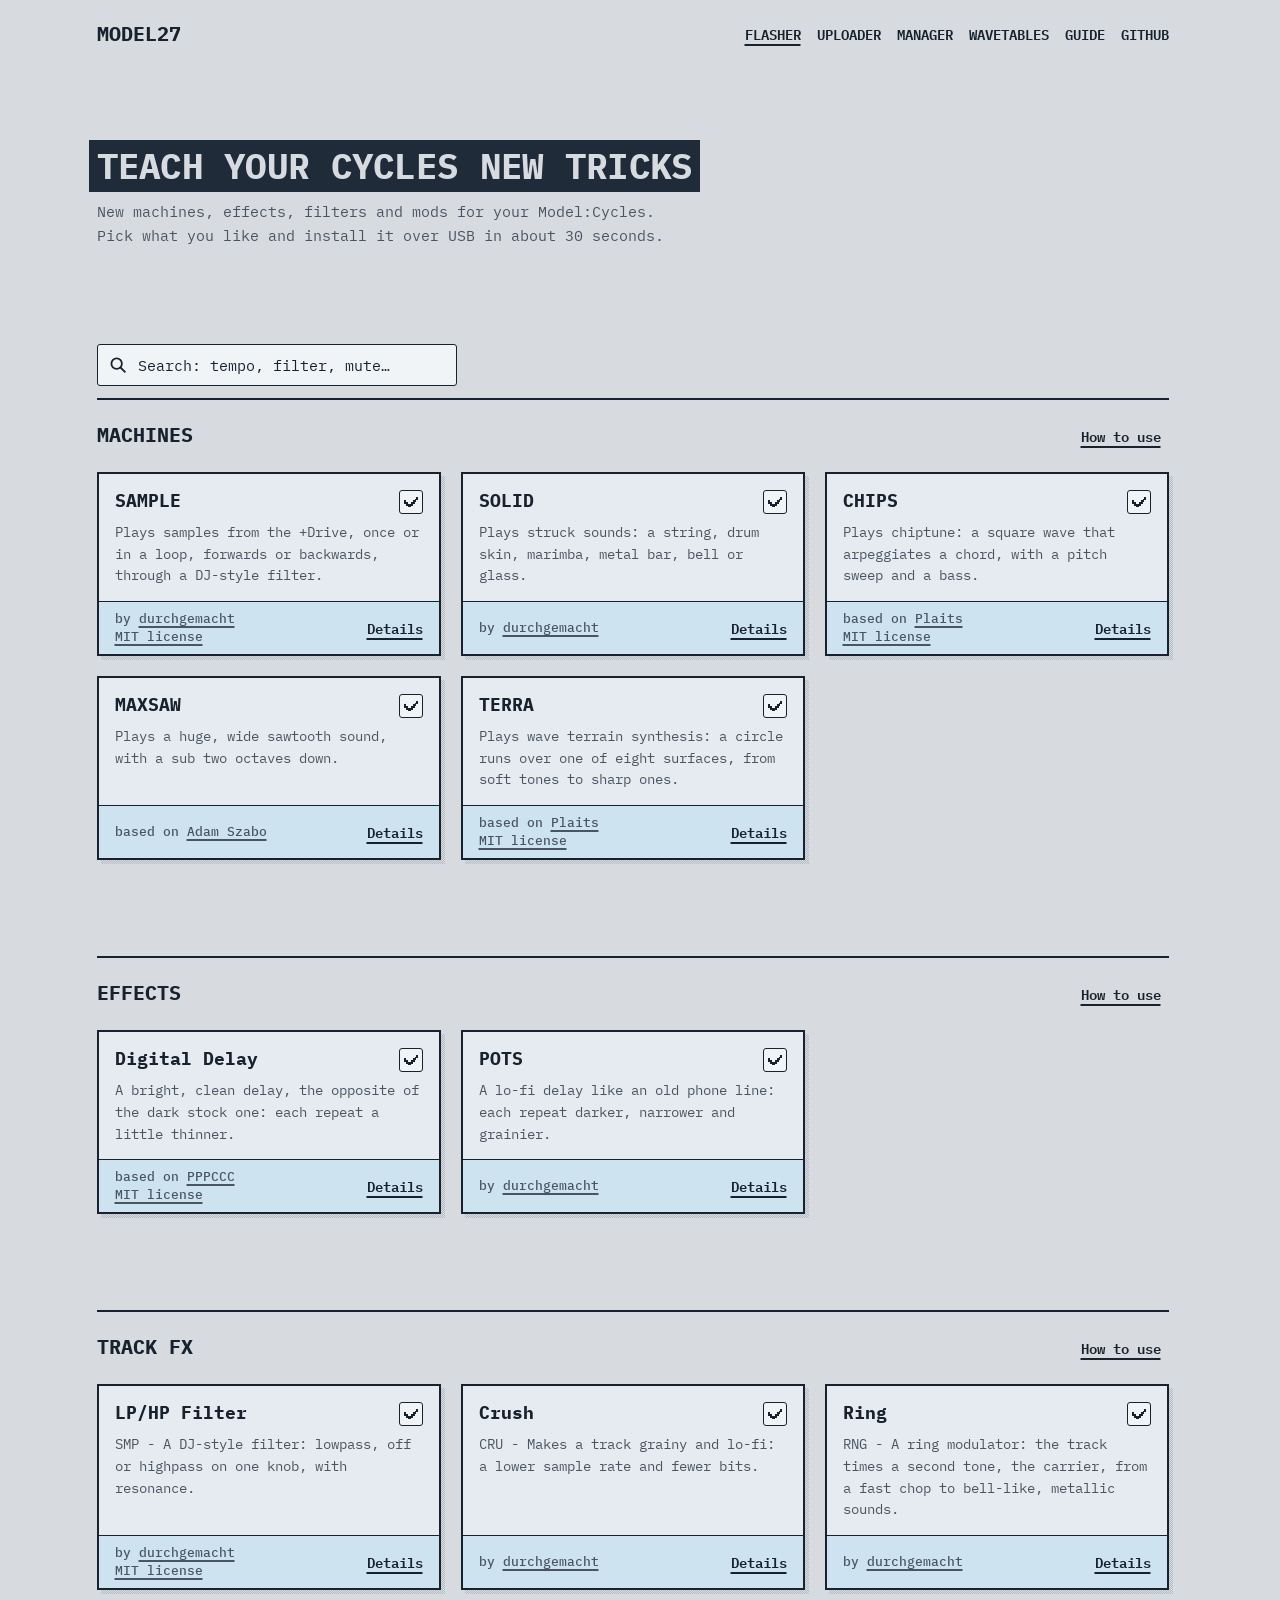
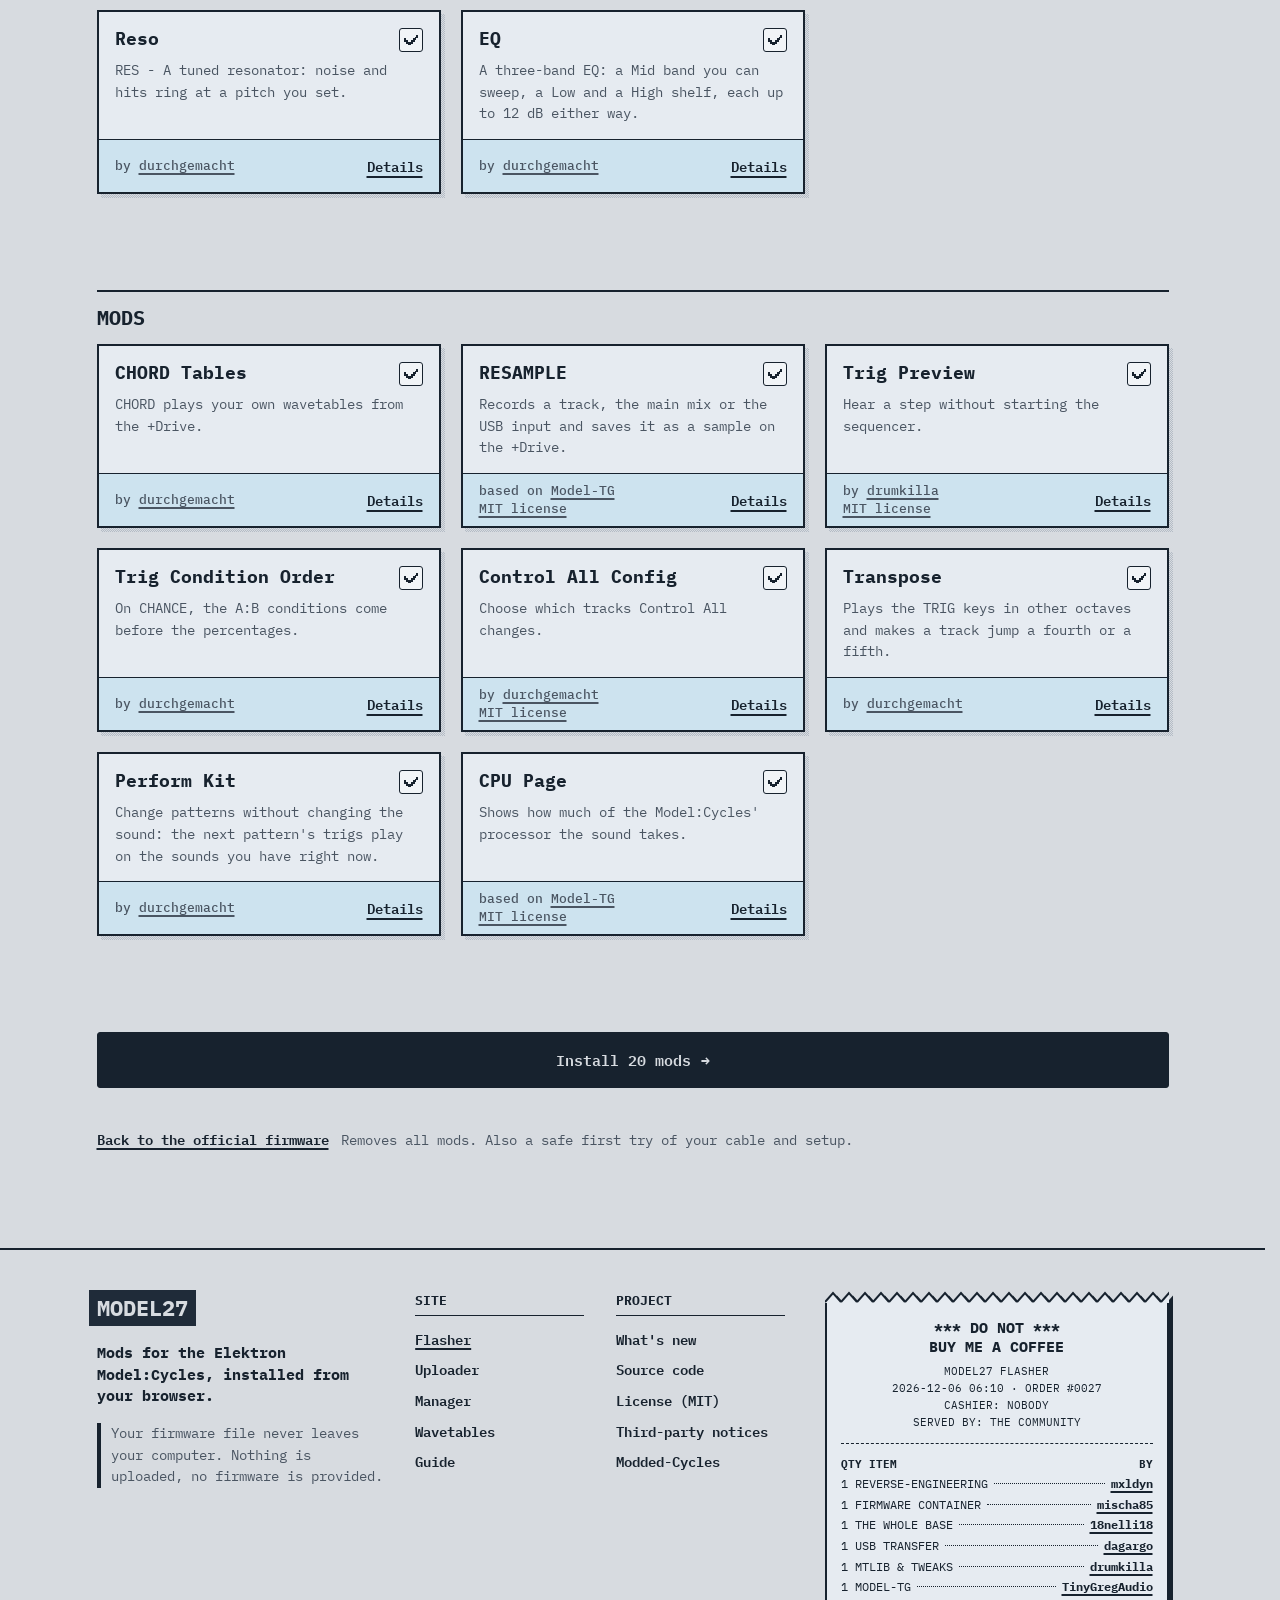
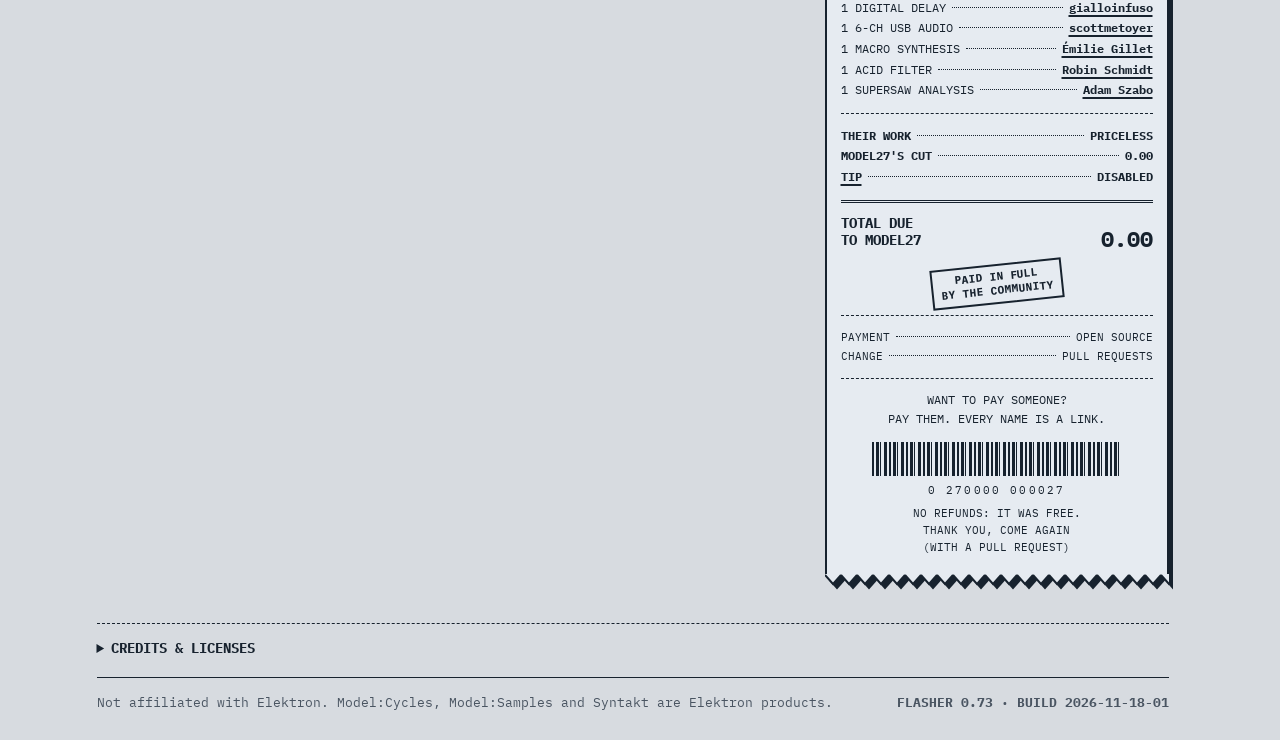
==== commit 4d746599: "Flasher: one automatic second send when the machine stops answering (release 0.73, notes/37 §8) A te" ====
--- a/docs/flasher/index.html
+++ b/docs/flasher/index.html
@@ -10,8 +10,8 @@
 <link rel="preconnect" href="https://fonts.googleapis.com">
 <link rel="preconnect" href="https://fonts.gstatic.com" crossorigin>
 <link rel="stylesheet" href="https://fonts.googleapis.com/css2?family=IBM+Plex+Mono:ital,wght@0,400;0,500;0,600;0,700;1,400&display=swap">
-<link rel="stylesheet" href="../assets/site.css?v=2026-11-17-05">
-<link rel="stylesheet" href="style.css?v=2026-11-17-05">
+<link rel="stylesheet" href="../assets/site.css?v=2026-11-18-01">
+<link rel="stylesheet" href="style.css?v=2026-11-18-01">
 <!-- the flasher is in English only (2026-10-31), and light only for now: its dark theme (style.css) waits for a
      second pass, so the page pins the light one and hides the switch; the other pages keep their own theme -->
 <script>document.documentElement.setAttribute("data-theme","light")</script>
@@ -19,7 +19,7 @@
 <body data-page="flasher">
 <script>
   // Version stamp: an old date means the browser serves a cached copy -> hard reload.
-  window.MC_BUILD = "2026-11-17-05";
+  window.MC_BUILD = "2026-11-18-01";
   window.addEventListener("error", function (e) {
     var b = document.getElementById("errbar");
     if (!b) return;
@@ -365,12 +365,12 @@
 </footer>
 
 <!-- ?v= : same version stamp as MC_BUILD, so a browser never mixes a new page with cached old scripts -->
-<script src="../assets/release.js?v=2026-11-17-05"></script>
-<script src="../assets/site.js?v=2026-11-17-05"></script>
-<script src="builder.js?v=2026-11-17-05"></script>
-<script src="composer.js?v=2026-11-17-05"></script>
-<script src="tweaks.js?v=2026-11-17-05"></script>
-<script src="flasher.js?v=2026-11-17-05"></script>
-<script src="app.js?v=2026-11-17-05"></script>
+<script src="../assets/release.js?v=2026-11-18-01"></script>
+<script src="../assets/site.js?v=2026-11-18-01"></script>
+<script src="builder.js?v=2026-11-18-01"></script>
+<script src="composer.js?v=2026-11-18-01"></script>
+<script src="tweaks.js?v=2026-11-18-01"></script>
+<script src="flasher.js?v=2026-11-18-01"></script>
+<script src="app.js?v=2026-11-18-01"></script>
 </body>
 </html>
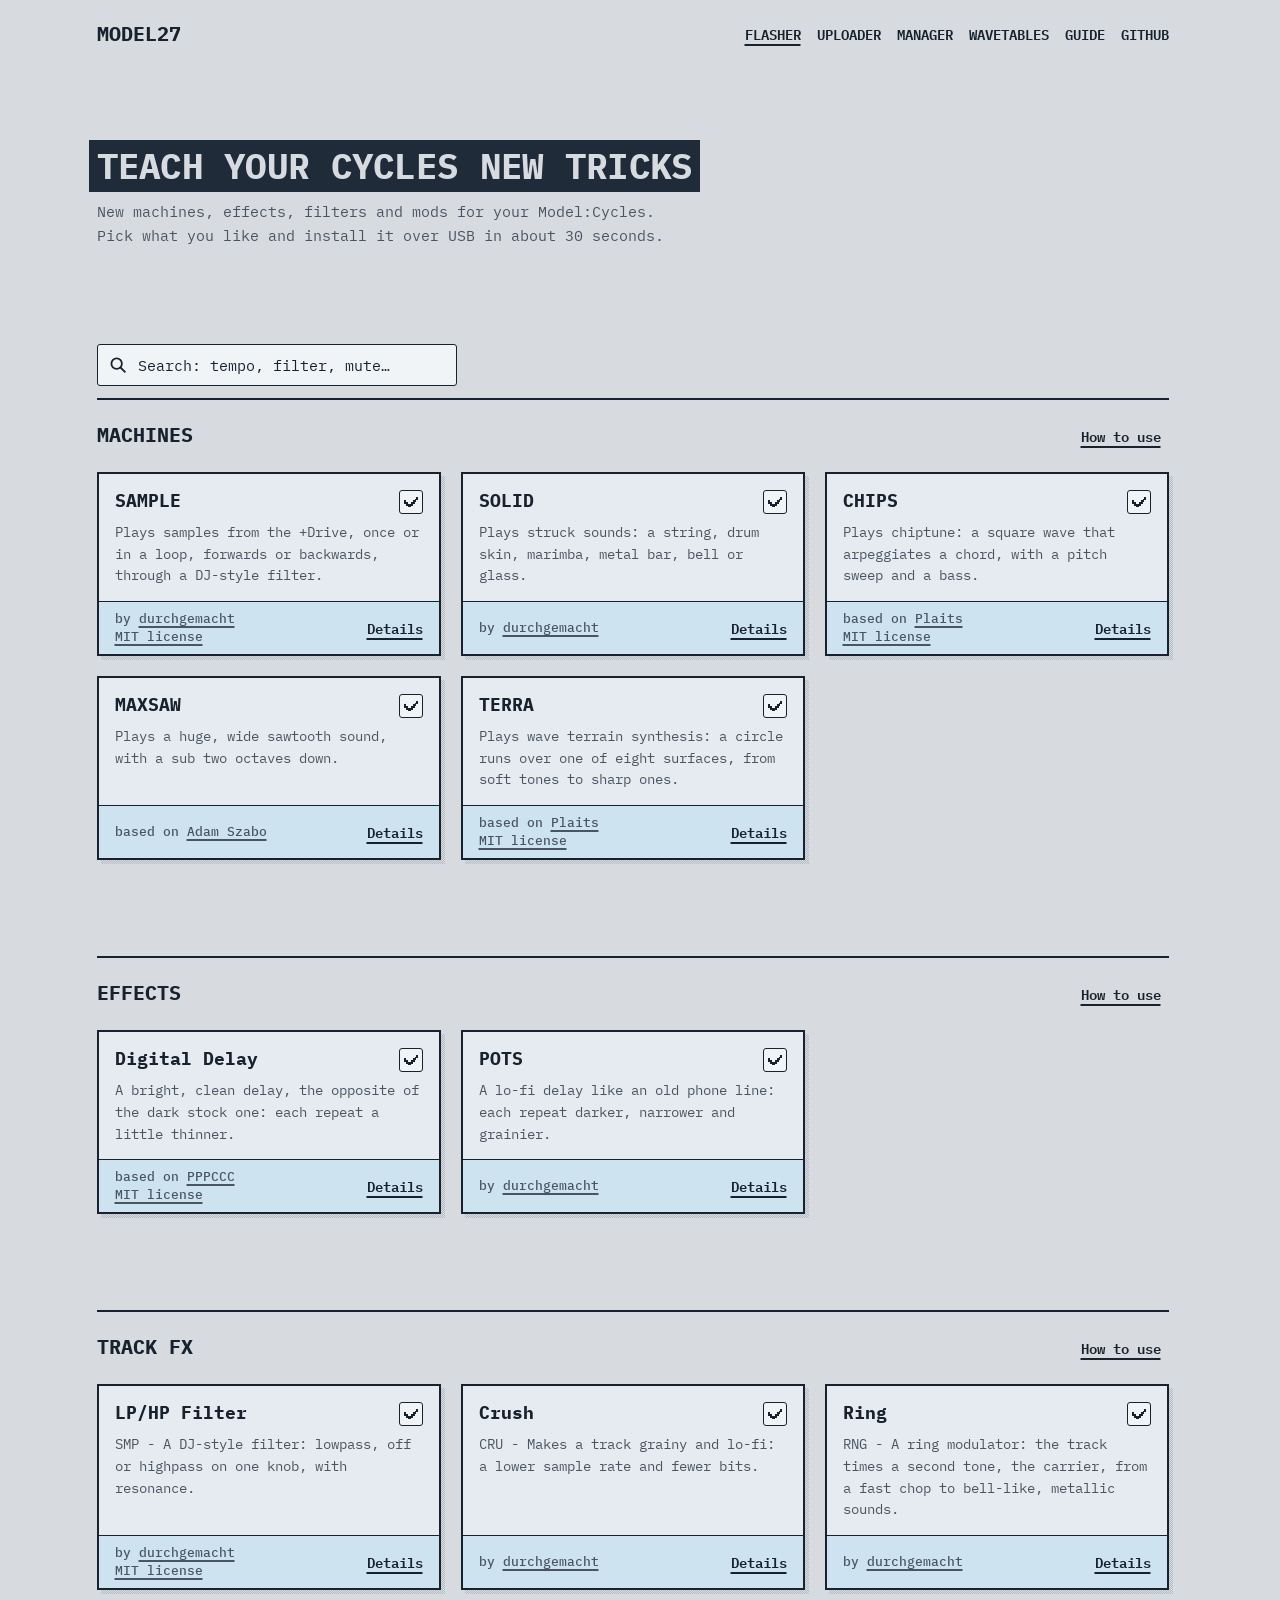
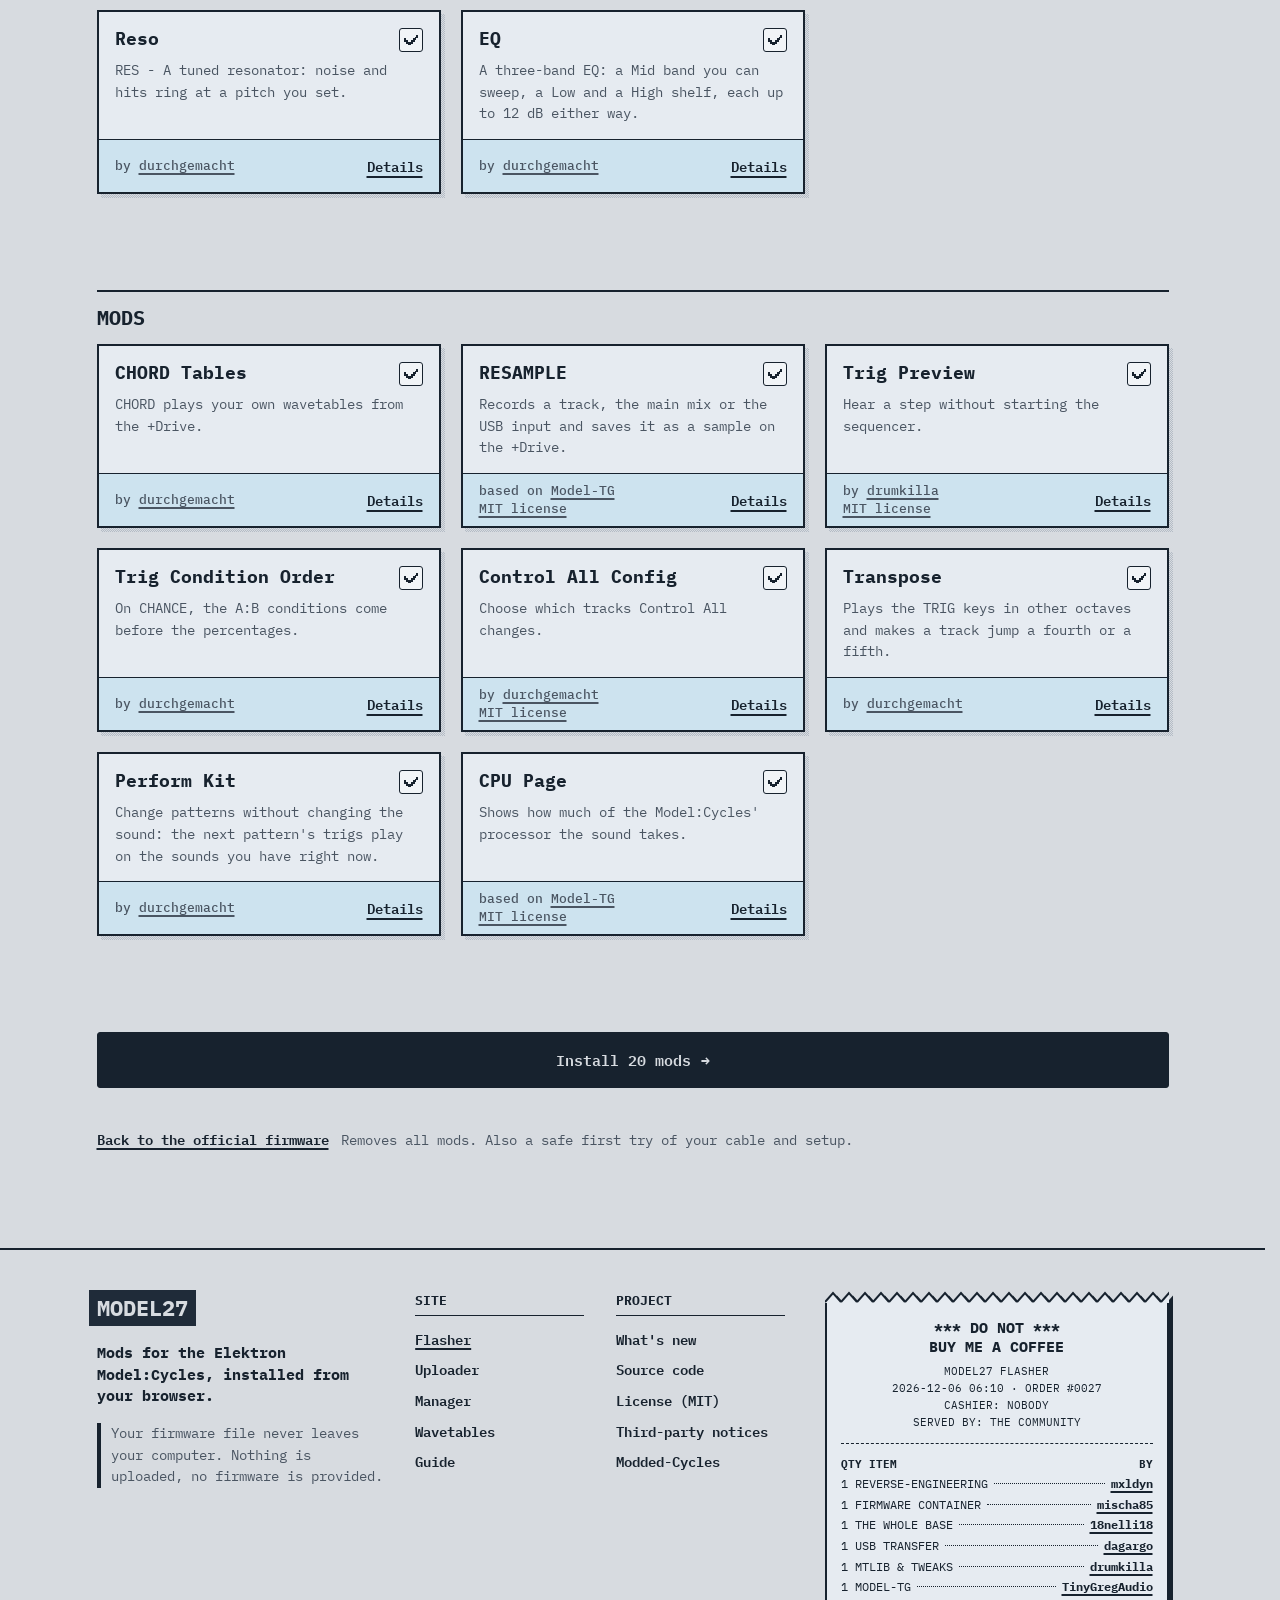
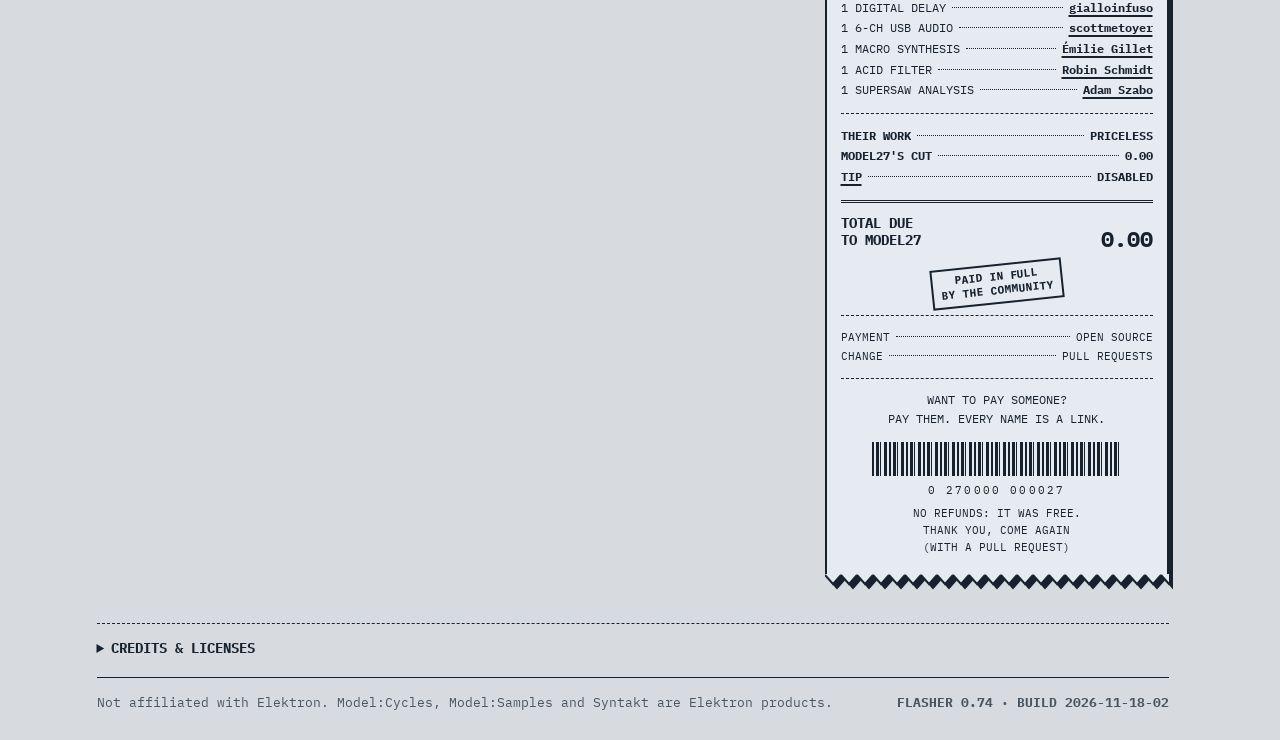
==== commit 915da3c3: "Model:Samples way back tested on a real Model:Samples (release 0.74, notes/57 §7) A tester the maint" ====
--- a/docs/flasher/index.html
+++ b/docs/flasher/index.html
@@ -10,8 +10,8 @@
 <link rel="preconnect" href="https://fonts.googleapis.com">
 <link rel="preconnect" href="https://fonts.gstatic.com" crossorigin>
 <link rel="stylesheet" href="https://fonts.googleapis.com/css2?family=IBM+Plex+Mono:ital,wght@0,400;0,500;0,600;0,700;1,400&display=swap">
-<link rel="stylesheet" href="../assets/site.css?v=2026-11-18-01">
-<link rel="stylesheet" href="style.css?v=2026-11-18-01">
+<link rel="stylesheet" href="../assets/site.css?v=2026-11-18-02">
+<link rel="stylesheet" href="style.css?v=2026-11-18-02">
 <!-- the flasher is in English only (2026-10-31), and light only for now: its dark theme (style.css) waits for a
      second pass, so the page pins the light one and hides the switch; the other pages keep their own theme -->
 <script>document.documentElement.setAttribute("data-theme","light")</script>
@@ -19,7 +19,7 @@
 <body data-page="flasher">
 <script>
   // Version stamp: an old date means the browser serves a cached copy -> hard reload.
-  window.MC_BUILD = "2026-11-18-01";
+  window.MC_BUILD = "2026-11-18-02";
   window.addEventListener("error", function (e) {
     var b = document.getElementById("errbar");
     if (!b) return;
@@ -365,12 +365,12 @@
 </footer>
 
 <!-- ?v= : same version stamp as MC_BUILD, so a browser never mixes a new page with cached old scripts -->
-<script src="../assets/release.js?v=2026-11-18-01"></script>
-<script src="../assets/site.js?v=2026-11-18-01"></script>
-<script src="builder.js?v=2026-11-18-01"></script>
-<script src="composer.js?v=2026-11-18-01"></script>
-<script src="tweaks.js?v=2026-11-18-01"></script>
-<script src="flasher.js?v=2026-11-18-01"></script>
-<script src="app.js?v=2026-11-18-01"></script>
+<script src="../assets/release.js?v=2026-11-18-02"></script>
+<script src="../assets/site.js?v=2026-11-18-02"></script>
+<script src="builder.js?v=2026-11-18-02"></script>
+<script src="composer.js?v=2026-11-18-02"></script>
+<script src="tweaks.js?v=2026-11-18-02"></script>
+<script src="flasher.js?v=2026-11-18-02"></script>
+<script src="app.js?v=2026-11-18-02"></script>
 </body>
 </html>
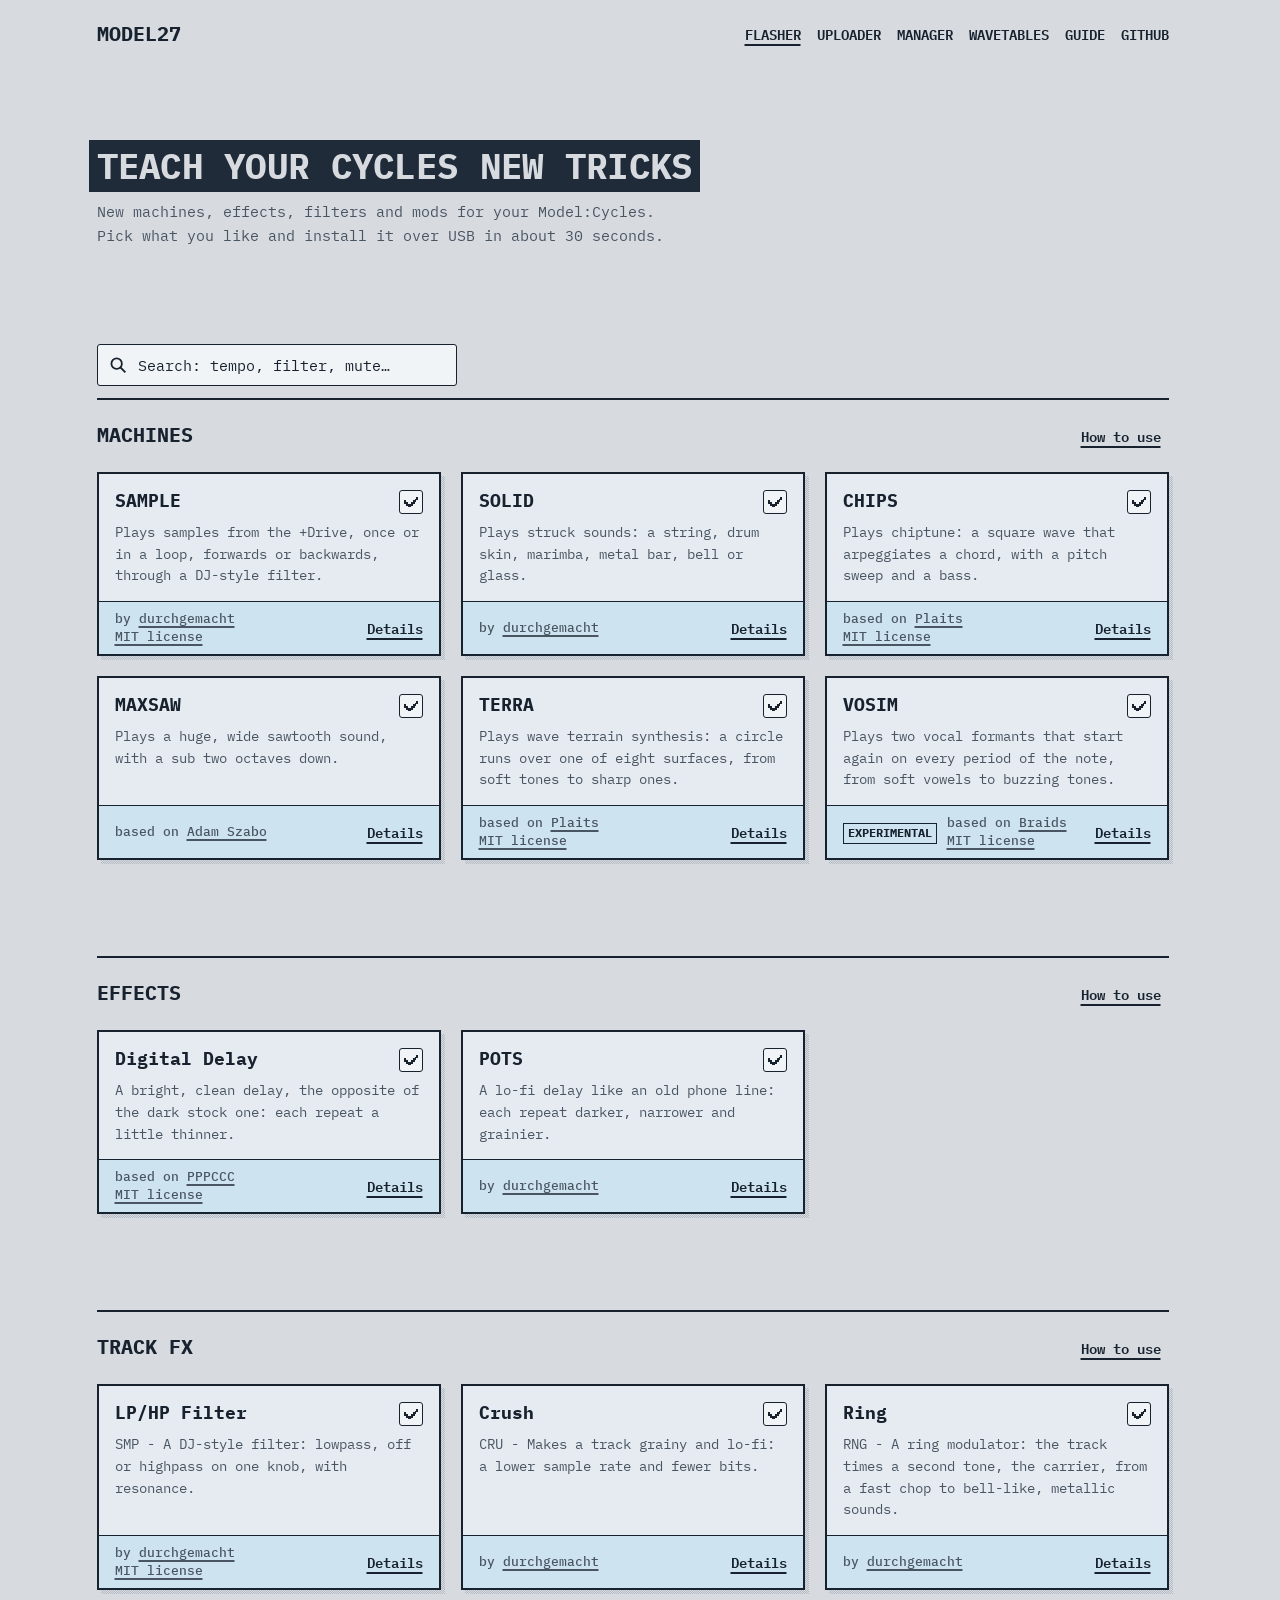
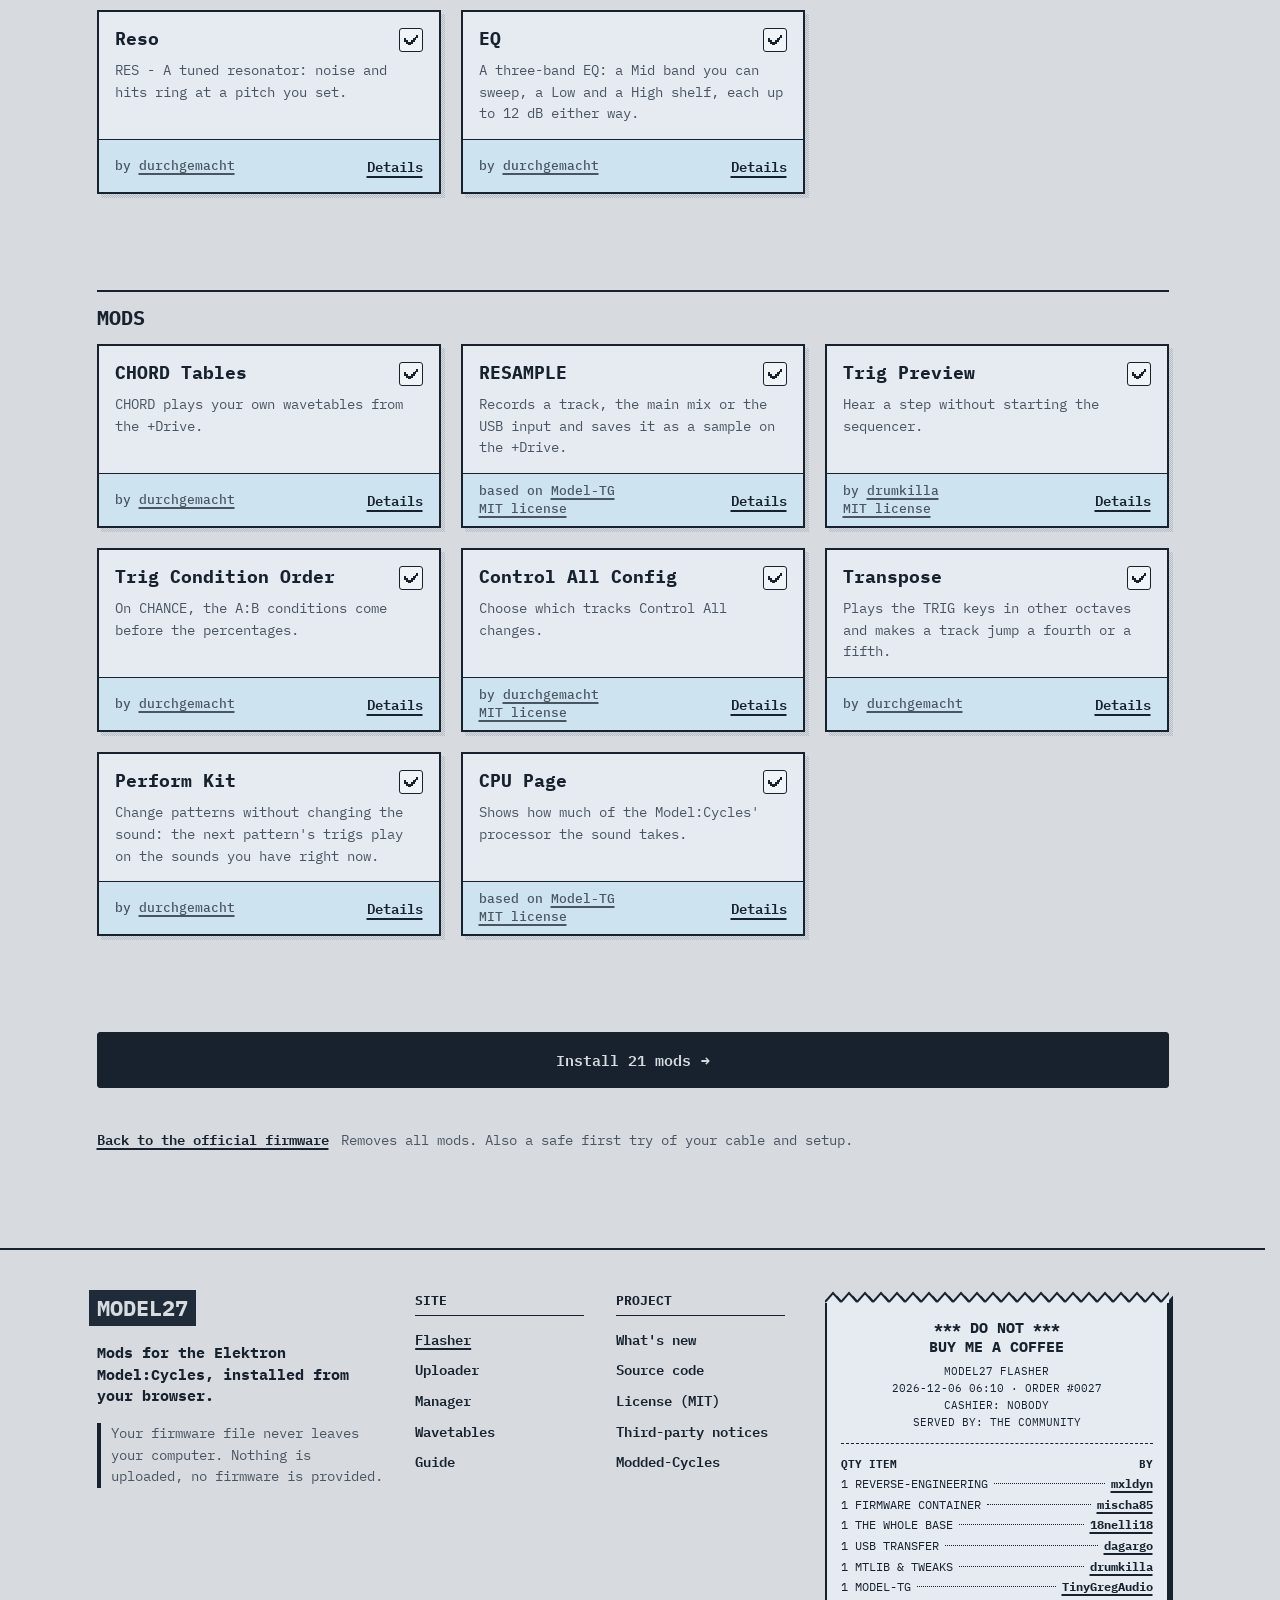
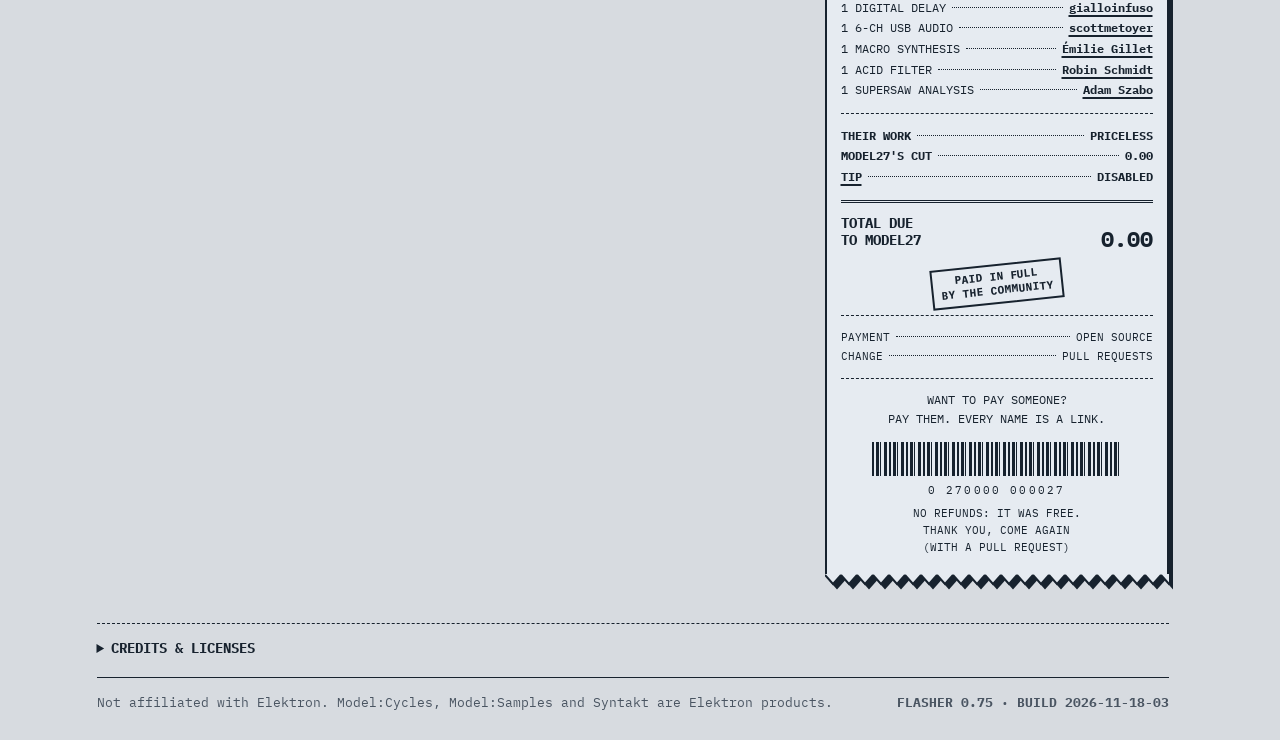
==== commit 08b8ed80: "VOSIM in the flasher: Braids' VOSIM oscillator with formant tracking (release 0.75, notes/86) A sixt" ====
--- a/docs/flasher/index.html
+++ b/docs/flasher/index.html
@@ -10,8 +10,8 @@
 <link rel="preconnect" href="https://fonts.googleapis.com">
 <link rel="preconnect" href="https://fonts.gstatic.com" crossorigin>
 <link rel="stylesheet" href="https://fonts.googleapis.com/css2?family=IBM+Plex+Mono:ital,wght@0,400;0,500;0,600;0,700;1,400&display=swap">
-<link rel="stylesheet" href="../assets/site.css?v=2026-11-18-02">
-<link rel="stylesheet" href="style.css?v=2026-11-18-02">
+<link rel="stylesheet" href="../assets/site.css?v=2026-11-18-03">
+<link rel="stylesheet" href="style.css?v=2026-11-18-03">
 <!-- the flasher is in English only (2026-10-31), and light only for now: its dark theme (style.css) waits for a
      second pass, so the page pins the light one and hides the switch; the other pages keep their own theme -->
 <script>document.documentElement.setAttribute("data-theme","light")</script>
@@ -19,7 +19,7 @@
 <body data-page="flasher">
 <script>
   // Version stamp: an old date means the browser serves a cached copy -> hard reload.
-  window.MC_BUILD = "2026-11-18-02";
+  window.MC_BUILD = "2026-11-18-03";
   window.addEventListener("error", function (e) {
     var b = document.getElementById("errbar");
     if (!b) return;
@@ -365,12 +365,12 @@
 </footer>
 
 <!-- ?v= : same version stamp as MC_BUILD, so a browser never mixes a new page with cached old scripts -->
-<script src="../assets/release.js?v=2026-11-18-02"></script>
-<script src="../assets/site.js?v=2026-11-18-02"></script>
-<script src="builder.js?v=2026-11-18-02"></script>
-<script src="composer.js?v=2026-11-18-02"></script>
-<script src="tweaks.js?v=2026-11-18-02"></script>
-<script src="flasher.js?v=2026-11-18-02"></script>
-<script src="app.js?v=2026-11-18-02"></script>
+<script src="../assets/release.js?v=2026-11-18-03"></script>
+<script src="../assets/site.js?v=2026-11-18-03"></script>
+<script src="builder.js?v=2026-11-18-03"></script>
+<script src="composer.js?v=2026-11-18-03"></script>
+<script src="tweaks.js?v=2026-11-18-03"></script>
+<script src="flasher.js?v=2026-11-18-03"></script>
+<script src="app.js?v=2026-11-18-03"></script>
 </body>
 </html>
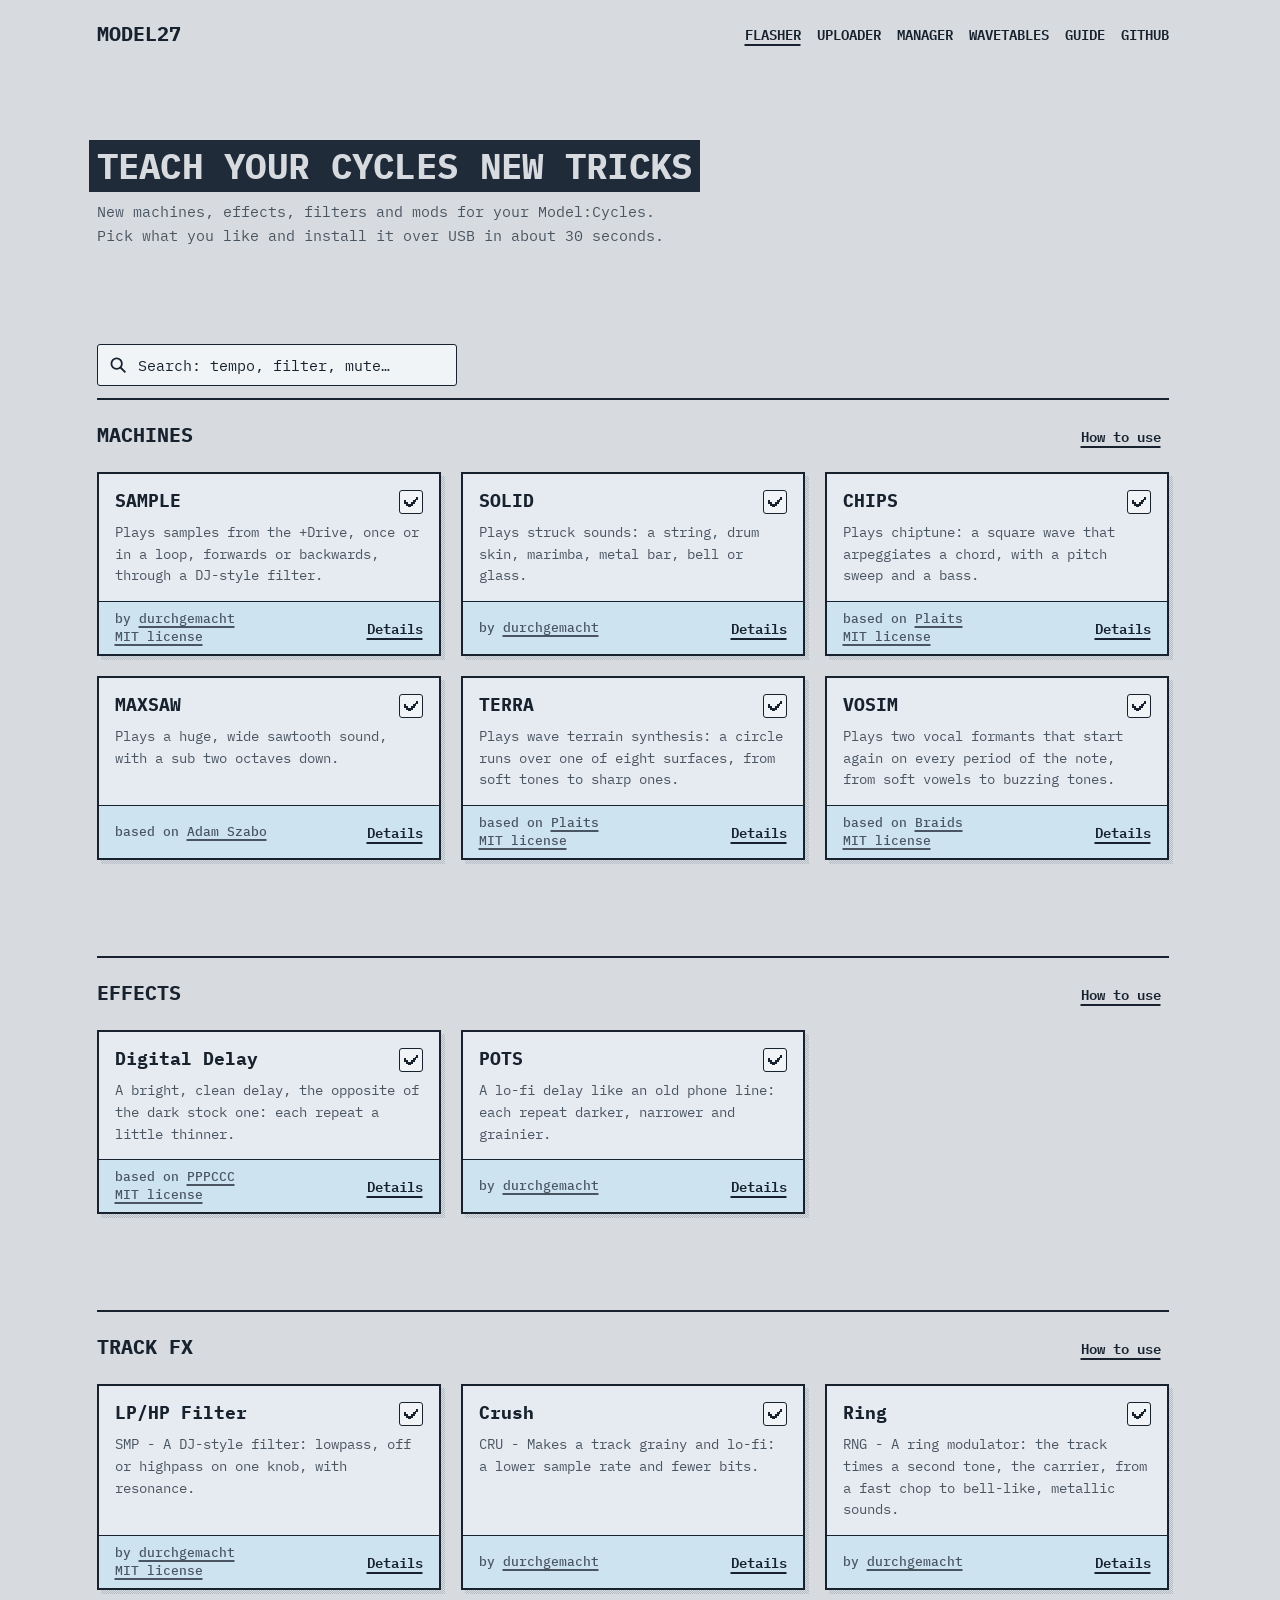
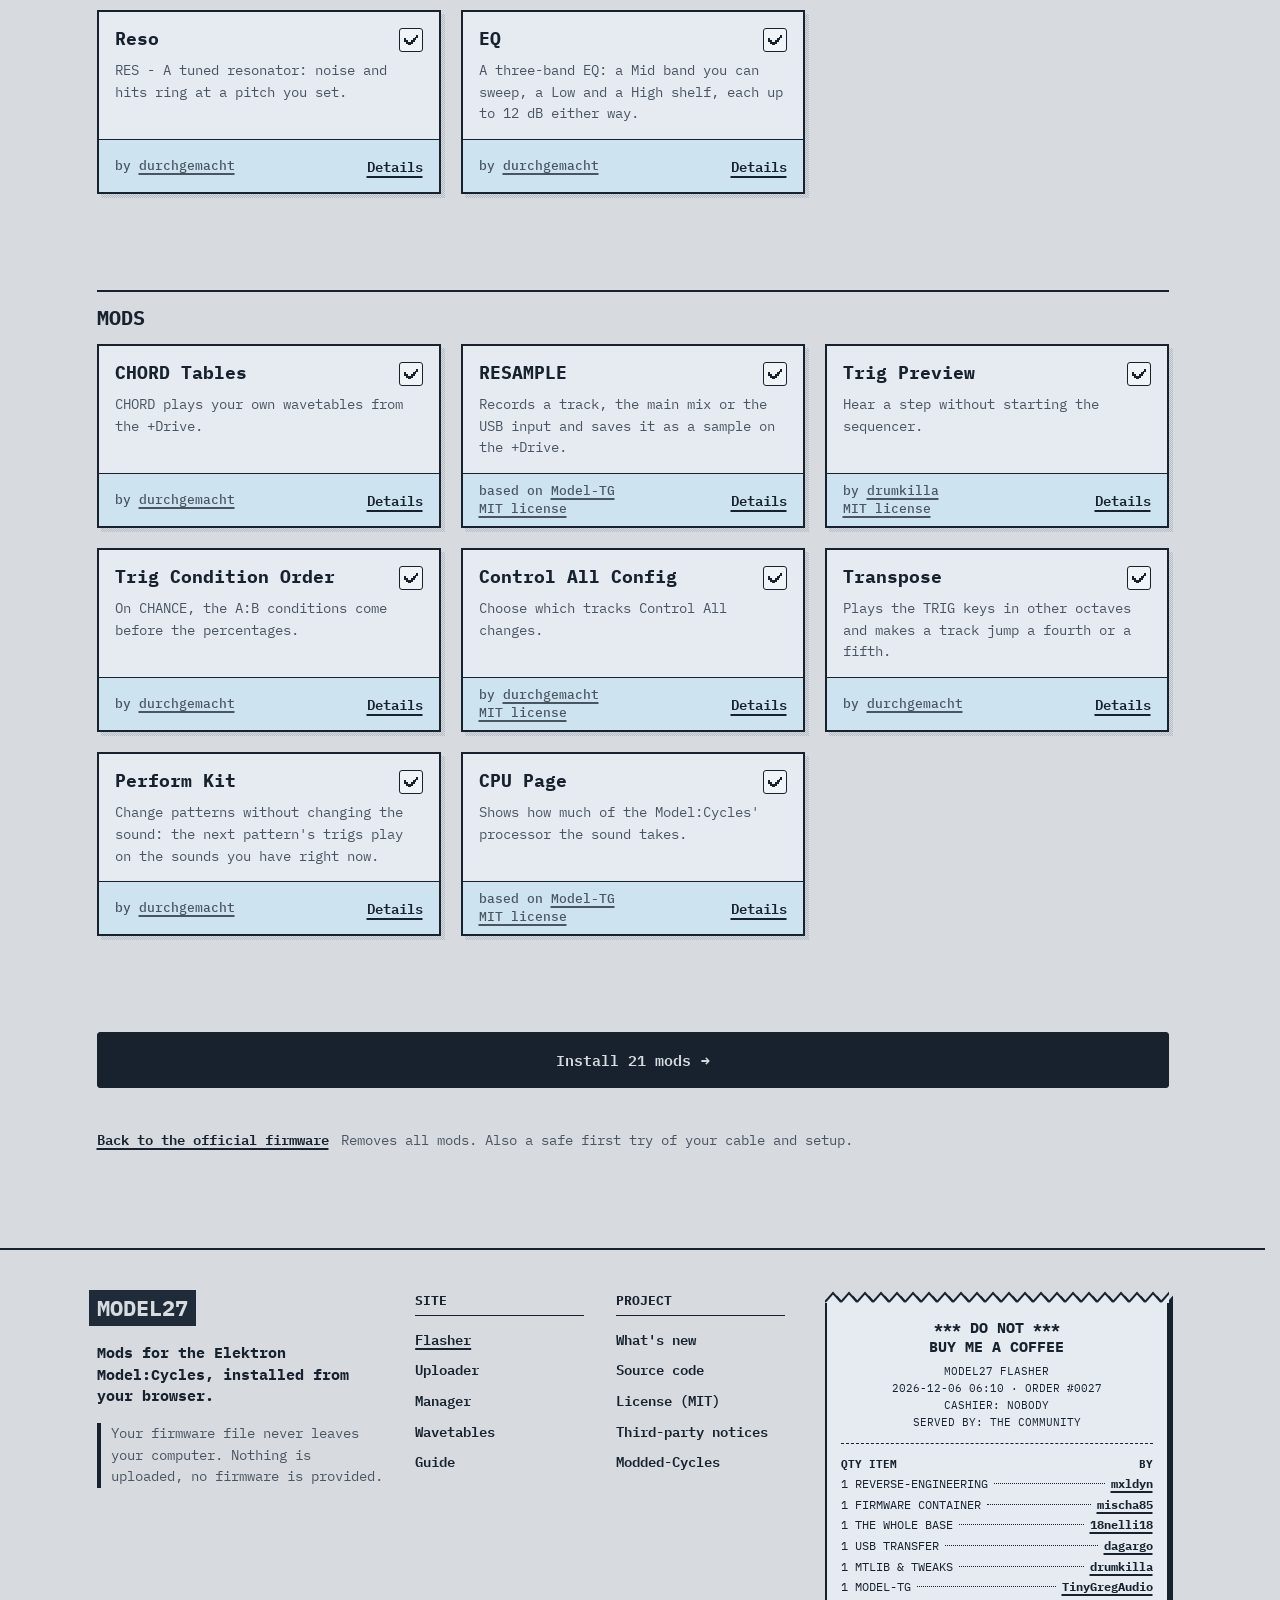
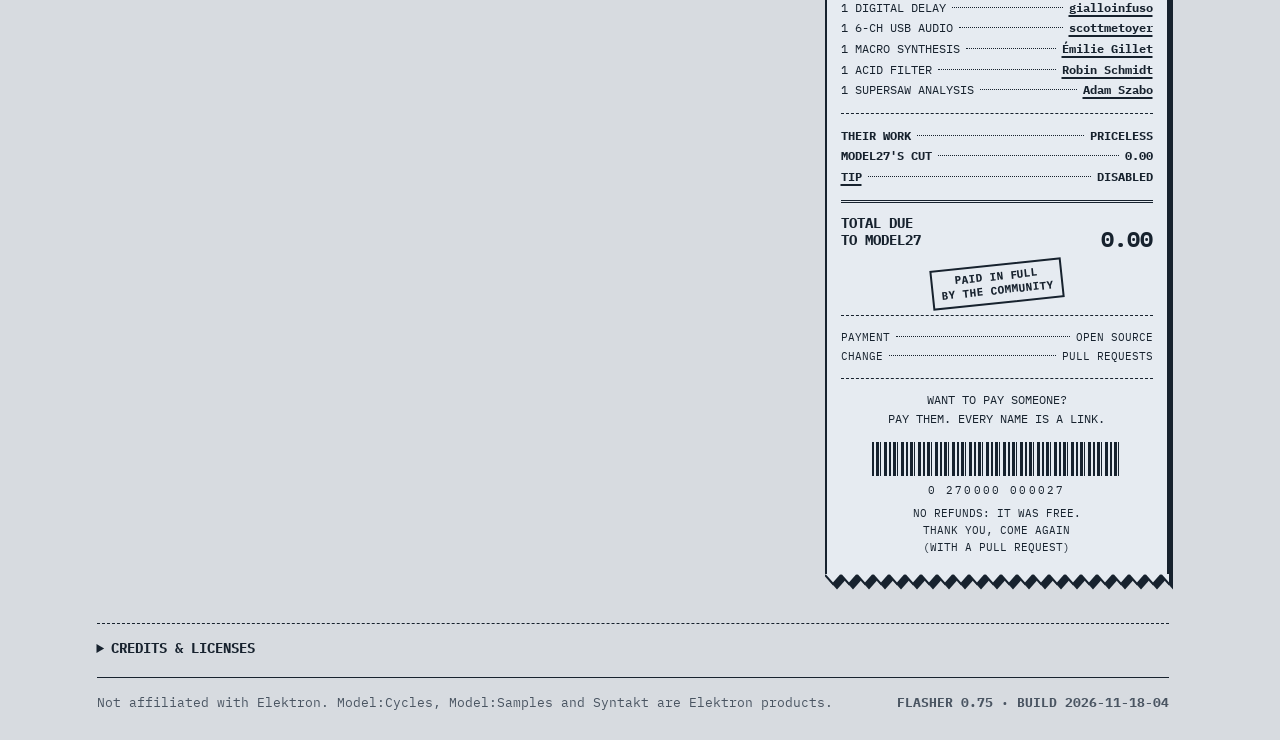
==== commit 937e470a: "VOSIM tested on the Model:Cycles from the page (release 0.75, notes/86 §13) The maintainer flashed r" ====
--- a/docs/flasher/index.html
+++ b/docs/flasher/index.html
@@ -10,8 +10,8 @@
 <link rel="preconnect" href="https://fonts.googleapis.com">
 <link rel="preconnect" href="https://fonts.gstatic.com" crossorigin>
 <link rel="stylesheet" href="https://fonts.googleapis.com/css2?family=IBM+Plex+Mono:ital,wght@0,400;0,500;0,600;0,700;1,400&display=swap">
-<link rel="stylesheet" href="../assets/site.css?v=2026-11-18-03">
-<link rel="stylesheet" href="style.css?v=2026-11-18-03">
+<link rel="stylesheet" href="../assets/site.css?v=2026-11-18-04">
+<link rel="stylesheet" href="style.css?v=2026-11-18-04">
 <!-- the flasher is in English only (2026-10-31), and light only for now: its dark theme (style.css) waits for a
      second pass, so the page pins the light one and hides the switch; the other pages keep their own theme -->
 <script>document.documentElement.setAttribute("data-theme","light")</script>
@@ -19,7 +19,7 @@
 <body data-page="flasher">
 <script>
   // Version stamp: an old date means the browser serves a cached copy -> hard reload.
-  window.MC_BUILD = "2026-11-18-03";
+  window.MC_BUILD = "2026-11-18-04";
   window.addEventListener("error", function (e) {
     var b = document.getElementById("errbar");
     if (!b) return;
@@ -365,12 +365,12 @@
 </footer>
 
 <!-- ?v= : same version stamp as MC_BUILD, so a browser never mixes a new page with cached old scripts -->
-<script src="../assets/release.js?v=2026-11-18-03"></script>
-<script src="../assets/site.js?v=2026-11-18-03"></script>
-<script src="builder.js?v=2026-11-18-03"></script>
-<script src="composer.js?v=2026-11-18-03"></script>
-<script src="tweaks.js?v=2026-11-18-03"></script>
-<script src="flasher.js?v=2026-11-18-03"></script>
-<script src="app.js?v=2026-11-18-03"></script>
+<script src="../assets/release.js?v=2026-11-18-04"></script>
+<script src="../assets/site.js?v=2026-11-18-04"></script>
+<script src="builder.js?v=2026-11-18-04"></script>
+<script src="composer.js?v=2026-11-18-04"></script>
+<script src="tweaks.js?v=2026-11-18-04"></script>
+<script src="flasher.js?v=2026-11-18-04"></script>
+<script src="app.js?v=2026-11-18-04"></script>
 </body>
 </html>
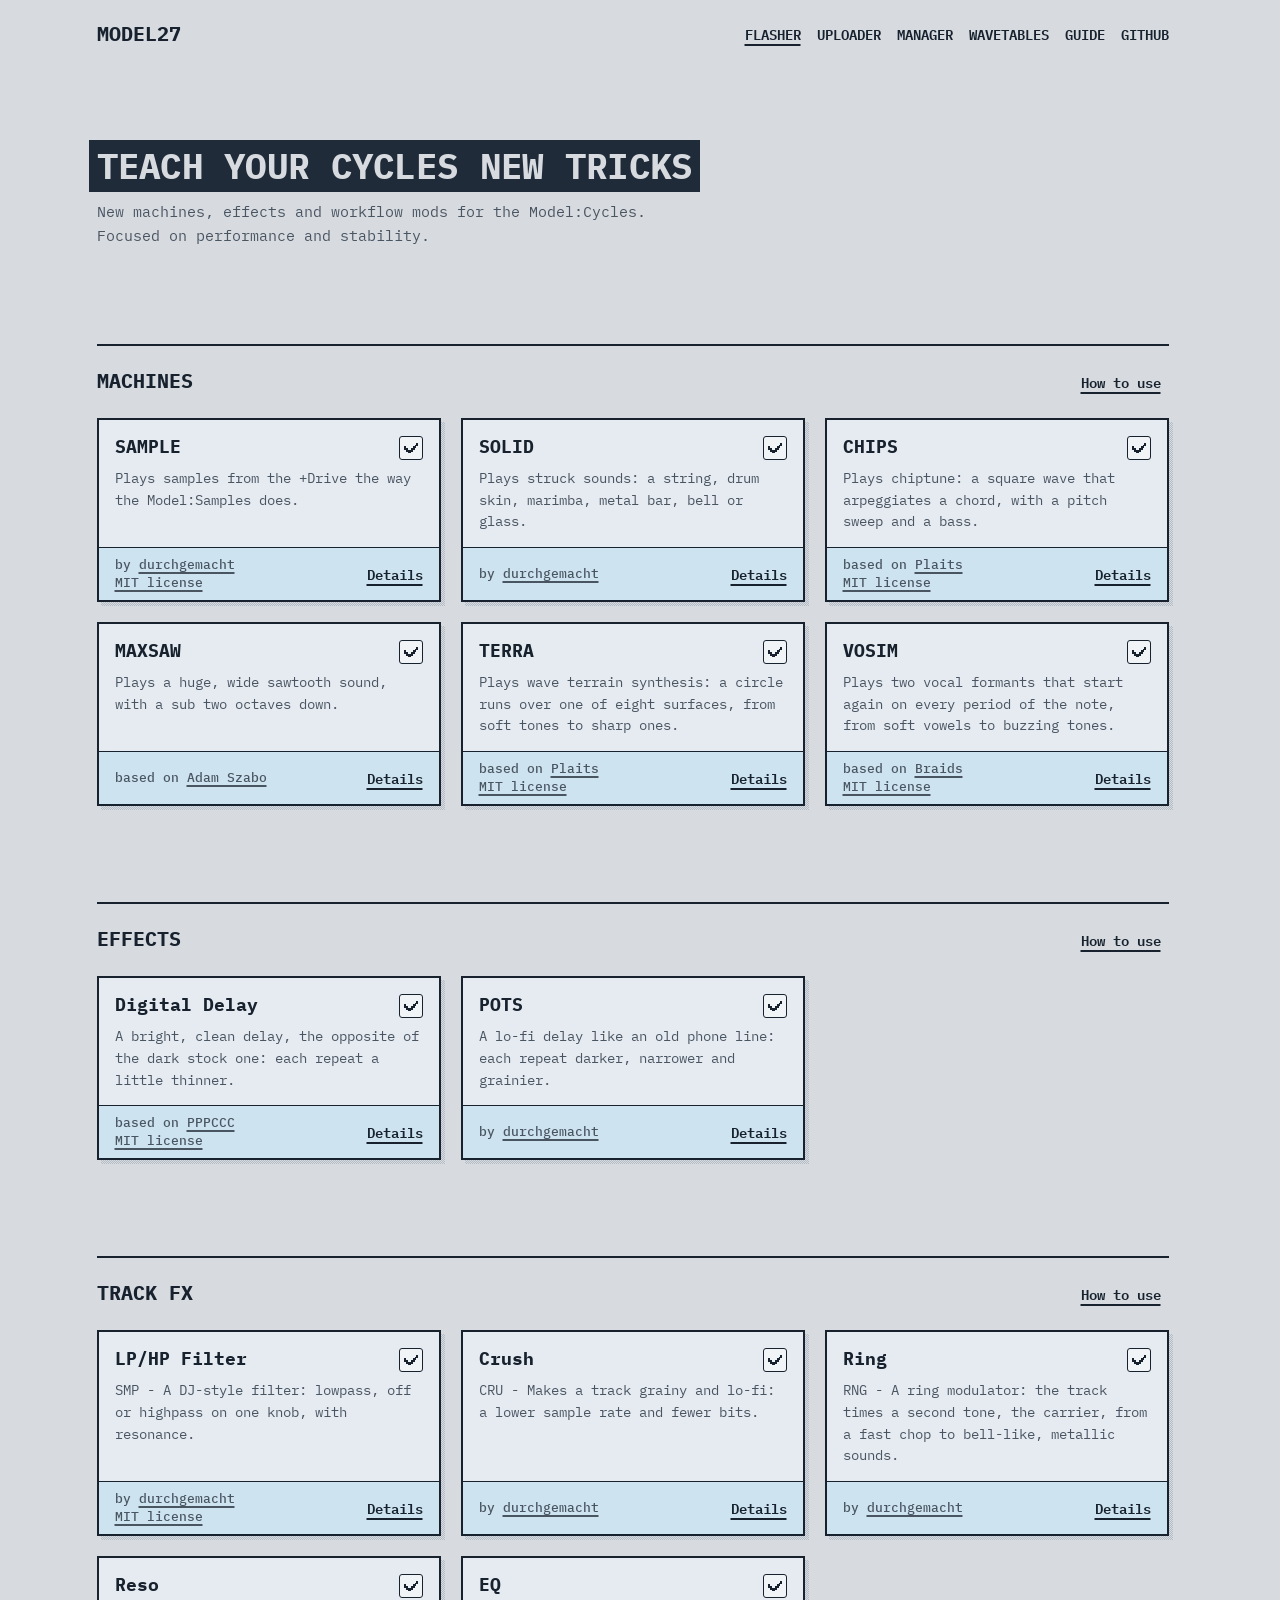
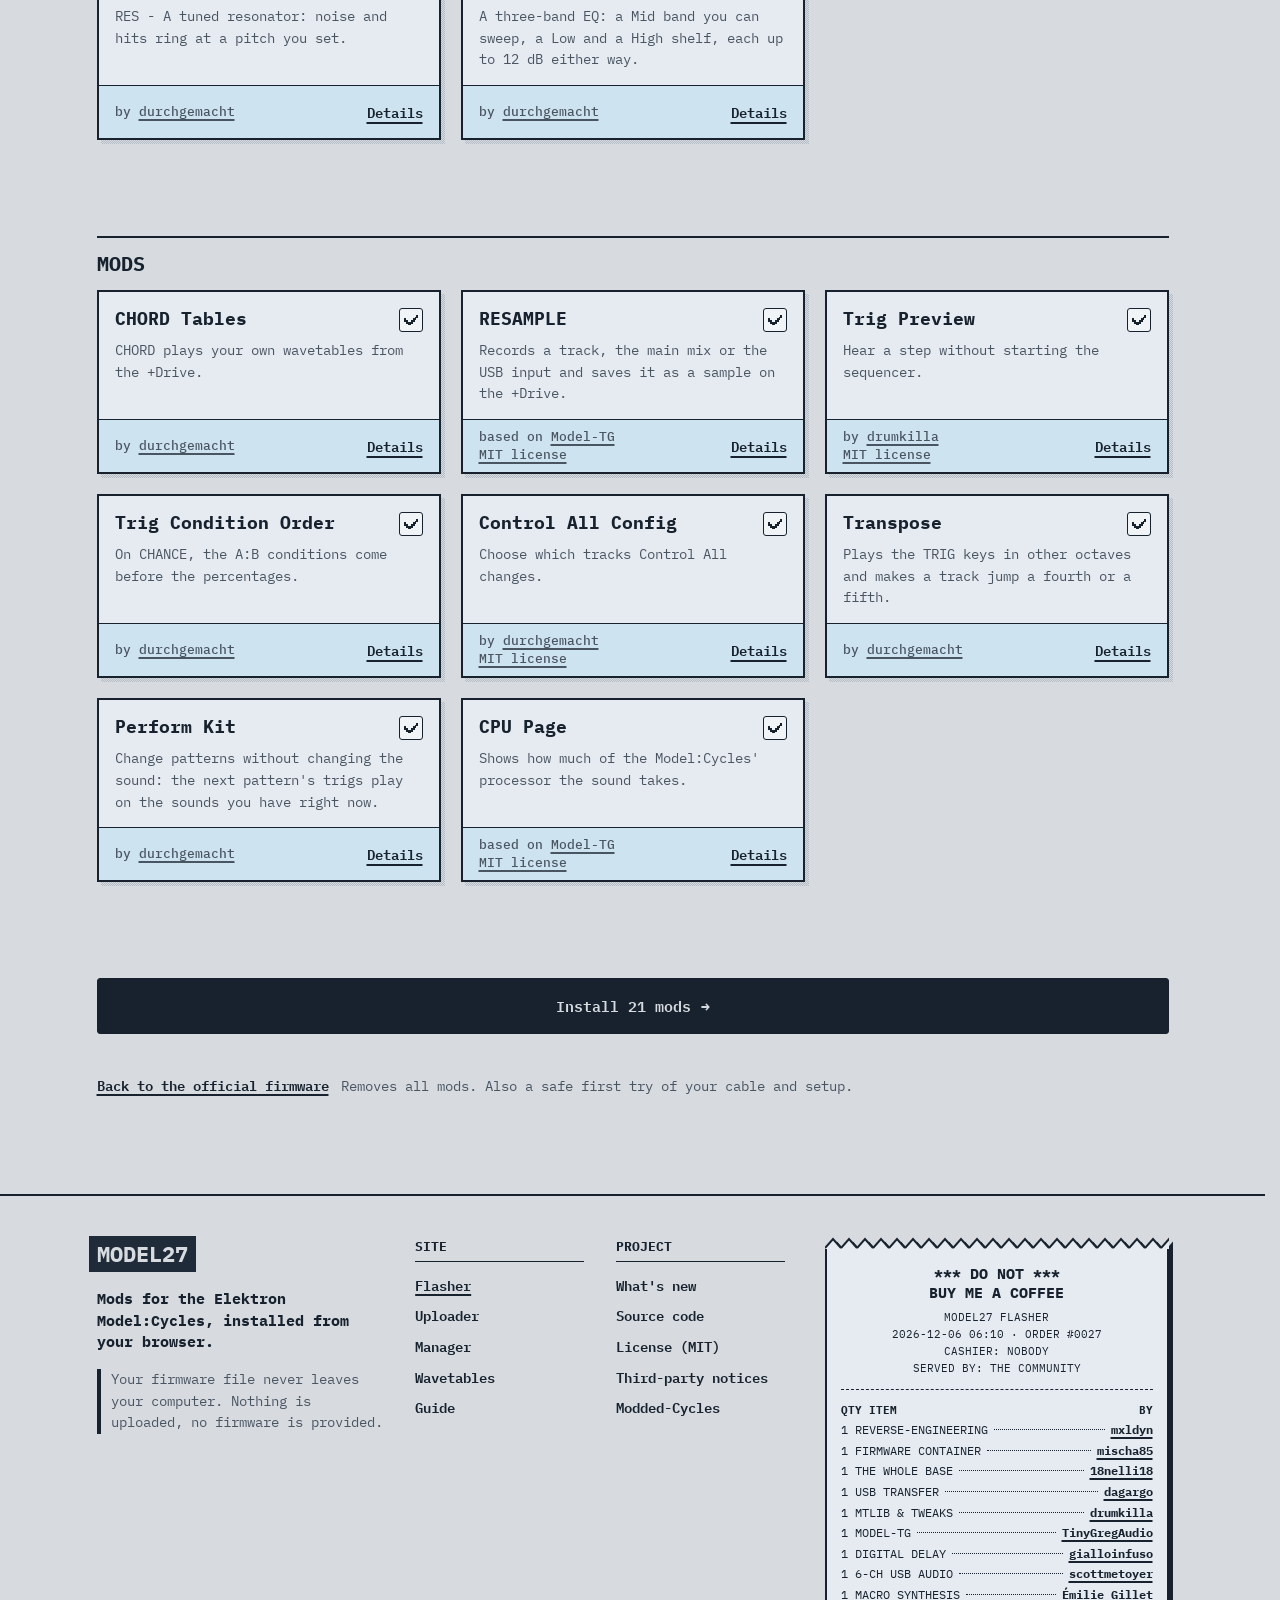
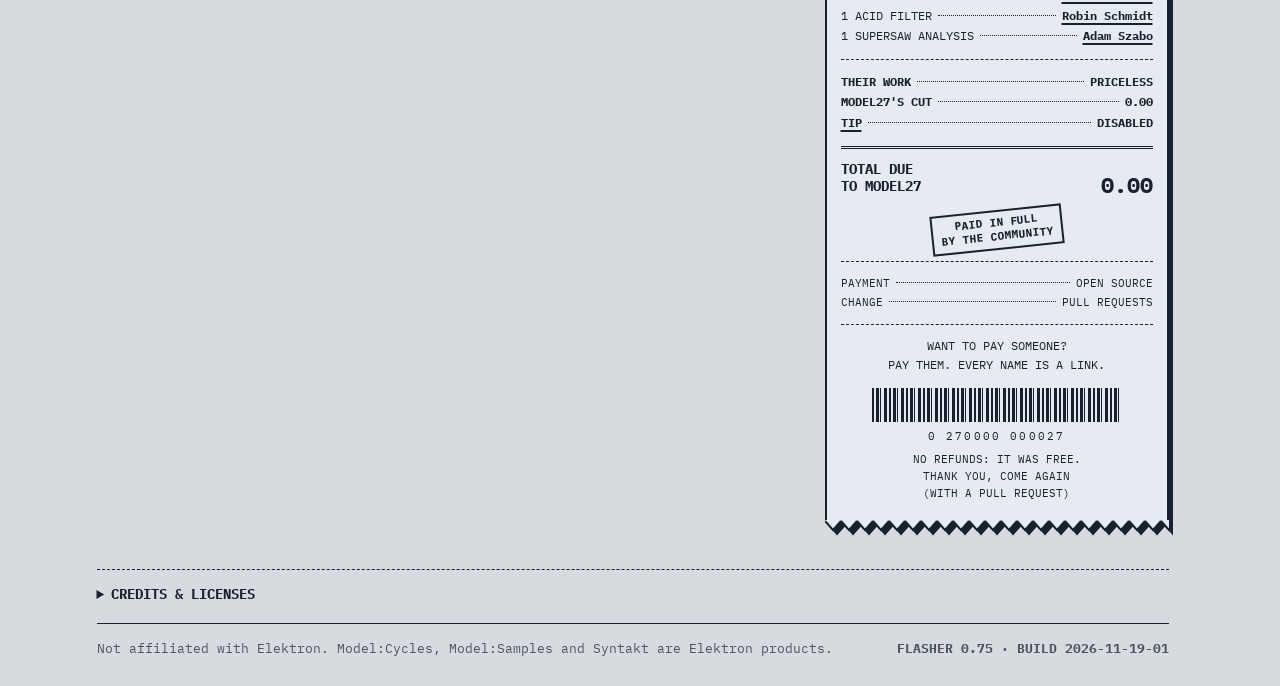
==== commit d86b86b3: "Flasher: no search field, a new tagline The search field above the cards goes off the page (SEARCH_U" ====
--- a/docs/flasher/index.html
+++ b/docs/flasher/index.html
@@ -10,8 +10,8 @@
 <link rel="preconnect" href="https://fonts.googleapis.com">
 <link rel="preconnect" href="https://fonts.gstatic.com" crossorigin>
 <link rel="stylesheet" href="https://fonts.googleapis.com/css2?family=IBM+Plex+Mono:ital,wght@0,400;0,500;0,600;0,700;1,400&display=swap">
-<link rel="stylesheet" href="../assets/site.css?v=2026-11-18-04">
-<link rel="stylesheet" href="style.css?v=2026-11-18-04">
+<link rel="stylesheet" href="../assets/site.css?v=2026-11-19-01">
+<link rel="stylesheet" href="style.css?v=2026-11-19-01">
 <!-- the flasher is in English only (2026-10-31), and light only for now: its dark theme (style.css) waits for a
      second pass, so the page pins the light one and hides the switch; the other pages keep their own theme -->
 <script>document.documentElement.setAttribute("data-theme","light")</script>
@@ -19,7 +19,7 @@
 <body data-page="flasher">
 <script>
   // Version stamp: an old date means the browser serves a cached copy -> hard reload.
-  window.MC_BUILD = "2026-11-18-04";
+  window.MC_BUILD = "2026-11-19-01";
   window.addEventListener("error", function (e) {
     var b = document.getElementById("errbar");
     if (!b) return;
@@ -49,7 +49,7 @@
   <section class="screen" id="step-choose" aria-labelledby="h1s">
     <div class="fl-head">
       <h1 id="h1s" tabindex="-1" data-i18n="title">Teach your Cycles new tricks</h1>
-      <p data-i18n="tagline">New machines, effects, filters and mods for your Model:Cycles. Pick what you like and install it over USB in about 30 seconds.</p>
+      <p data-i18n="tagline">New machines, effects and workflow mods for the Model:Cycles. Focused on performance and stability.</p>
     </div>
     <!-- Official firmware and Samples OS as tabs, and the machine picker: only on flasher/?samples (the guide links
          there), the main page offers the Model:Cycles alone (SAMPLES_UI in app.js) -->
@@ -365,12 +365,12 @@
 </footer>
 
 <!-- ?v= : same version stamp as MC_BUILD, so a browser never mixes a new page with cached old scripts -->
-<script src="../assets/release.js?v=2026-11-18-04"></script>
-<script src="../assets/site.js?v=2026-11-18-04"></script>
-<script src="builder.js?v=2026-11-18-04"></script>
-<script src="composer.js?v=2026-11-18-04"></script>
-<script src="tweaks.js?v=2026-11-18-04"></script>
-<script src="flasher.js?v=2026-11-18-04"></script>
-<script src="app.js?v=2026-11-18-04"></script>
+<script src="../assets/release.js?v=2026-11-19-01"></script>
+<script src="../assets/site.js?v=2026-11-19-01"></script>
+<script src="builder.js?v=2026-11-19-01"></script>
+<script src="composer.js?v=2026-11-19-01"></script>
+<script src="tweaks.js?v=2026-11-19-01"></script>
+<script src="flasher.js?v=2026-11-19-01"></script>
+<script src="app.js?v=2026-11-19-01"></script>
 </body>
 </html>
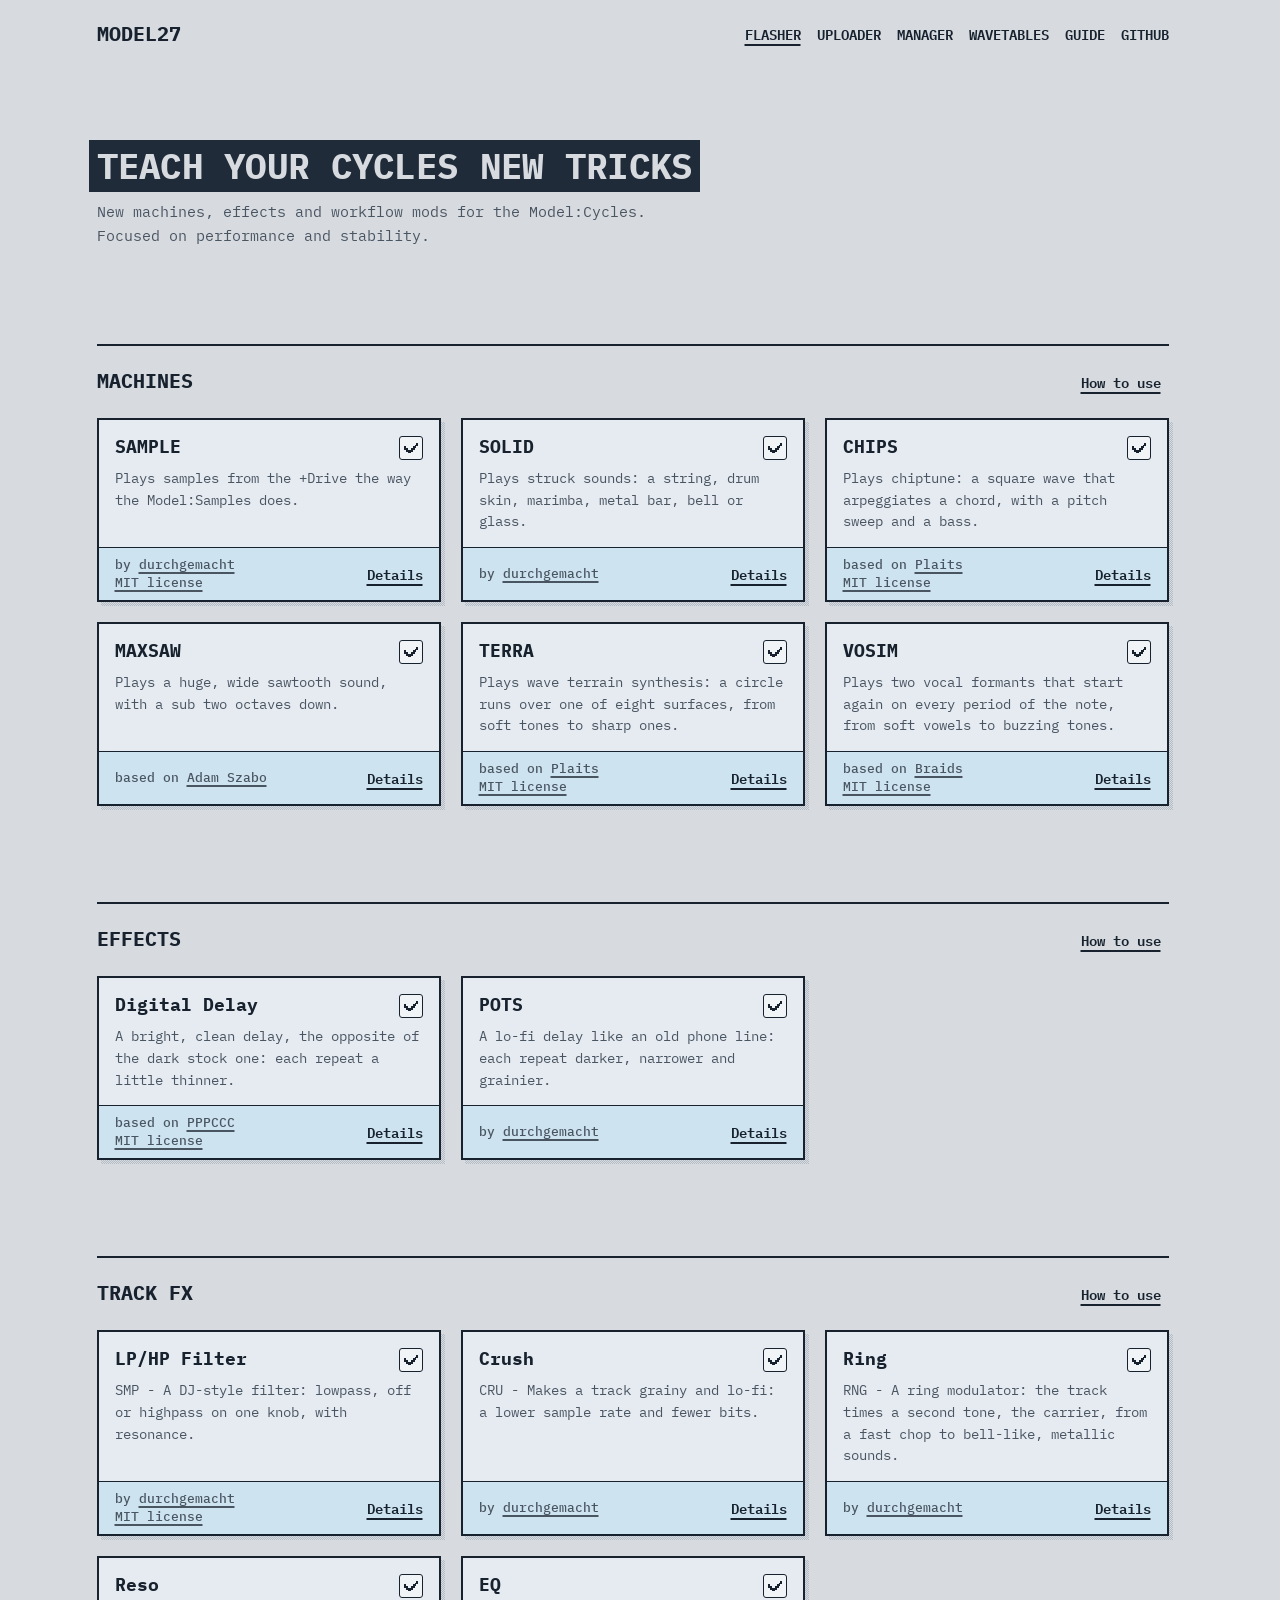
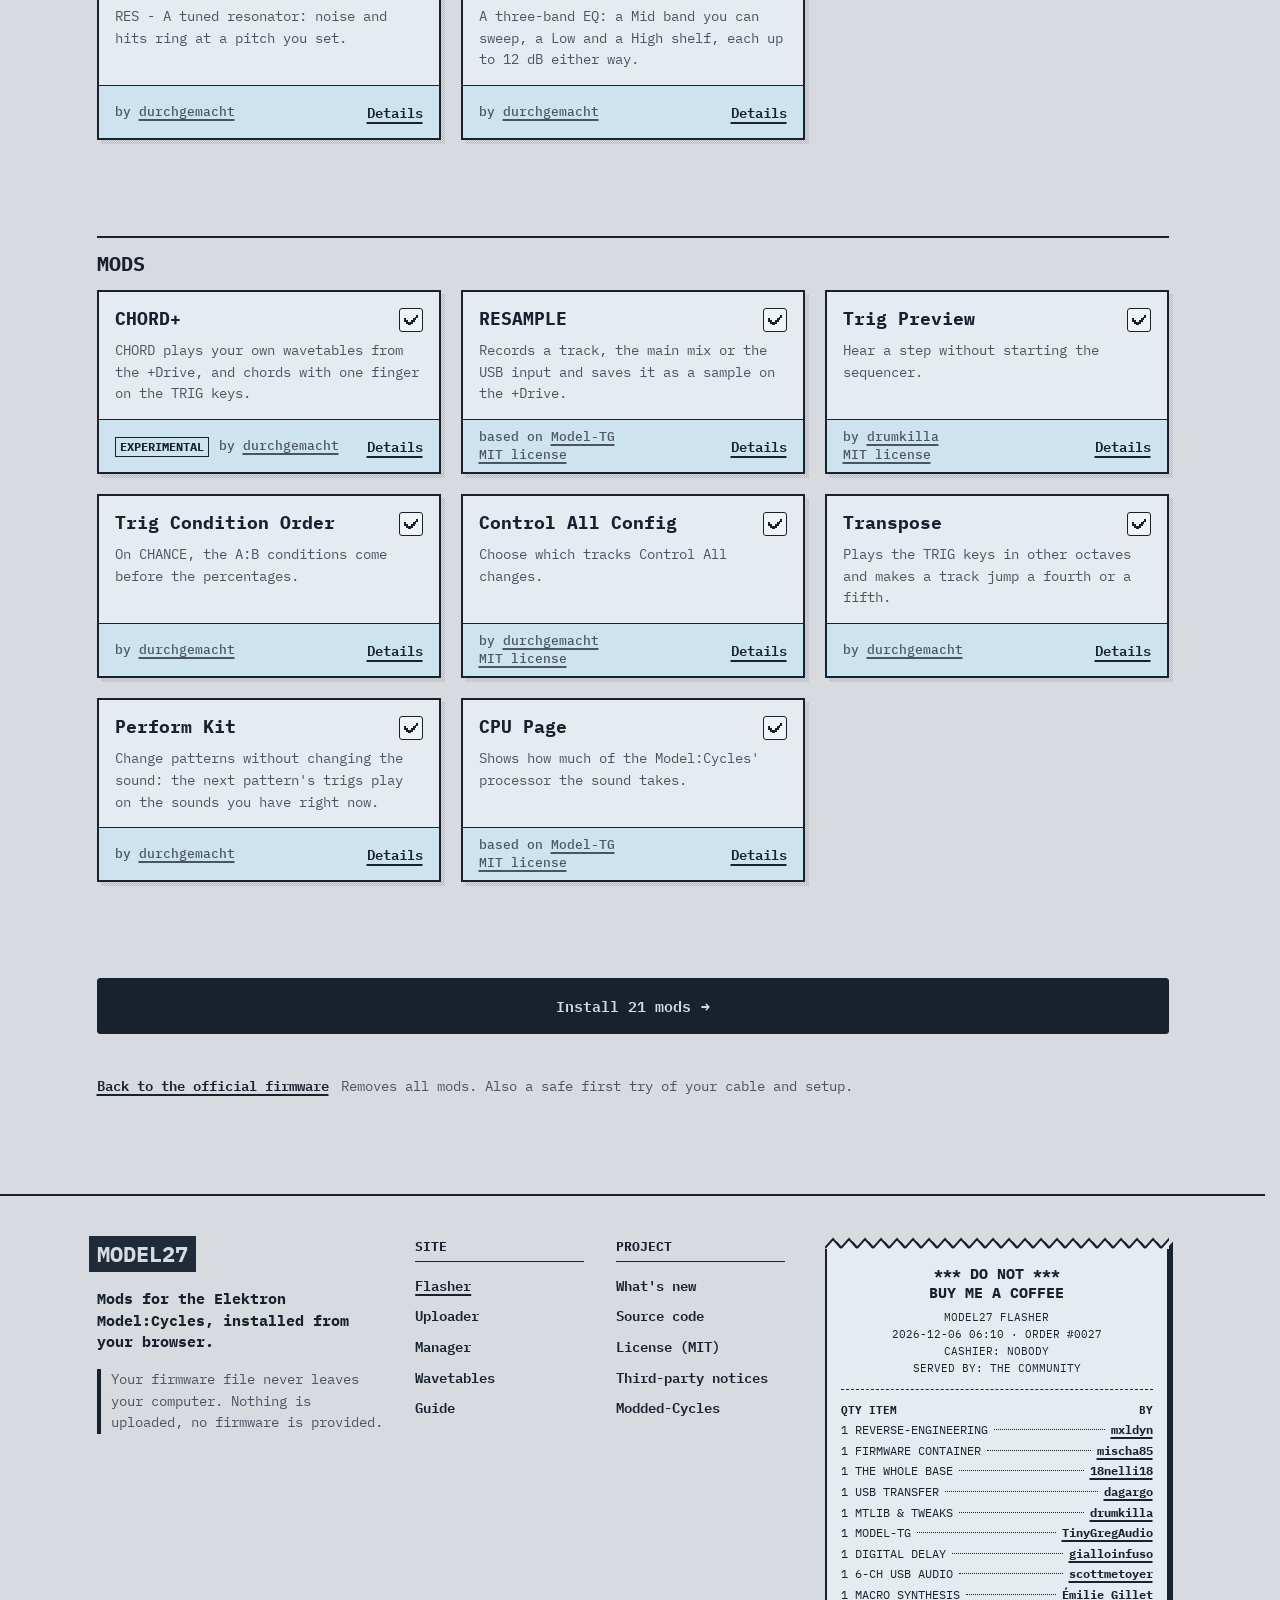
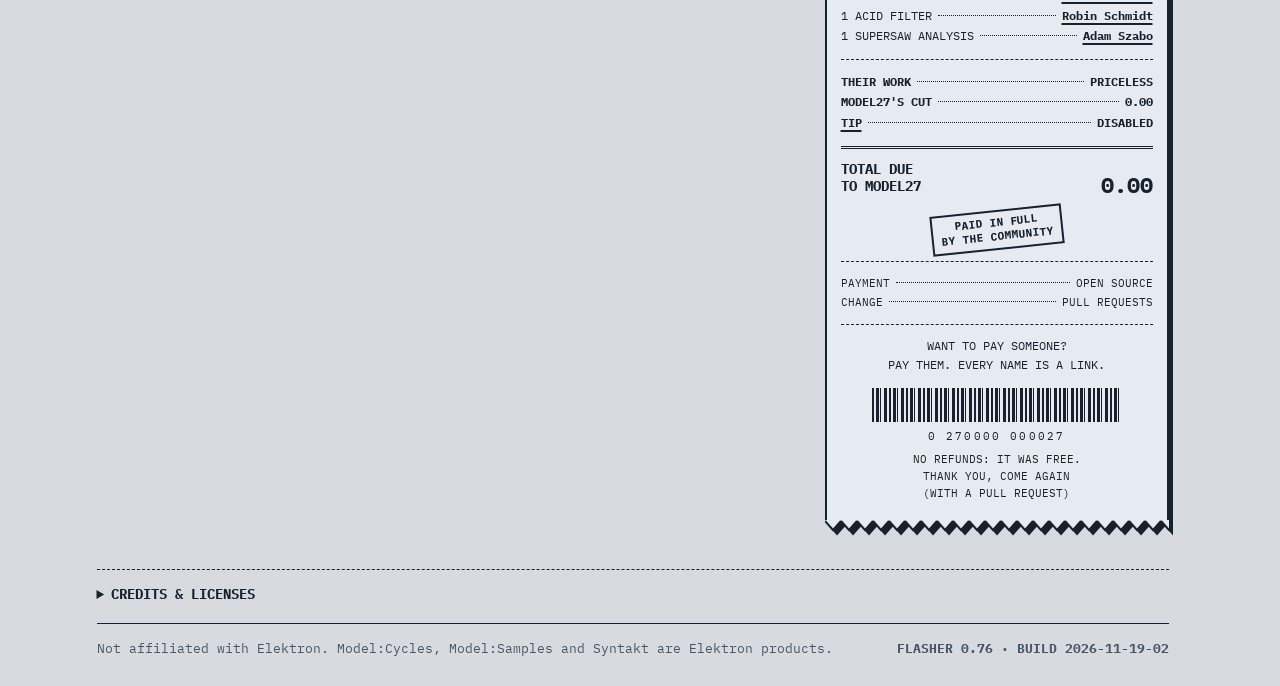
==== commit 61ac0f31: "CHORD+: Chord Joy joins CHORD Tables (chordtables 0.5, release 0.76, notes/87) CHORD Tables is now t" ====
--- a/docs/flasher/index.html
+++ b/docs/flasher/index.html
@@ -10,8 +10,8 @@
 <link rel="preconnect" href="https://fonts.googleapis.com">
 <link rel="preconnect" href="https://fonts.gstatic.com" crossorigin>
 <link rel="stylesheet" href="https://fonts.googleapis.com/css2?family=IBM+Plex+Mono:ital,wght@0,400;0,500;0,600;0,700;1,400&display=swap">
-<link rel="stylesheet" href="../assets/site.css?v=2026-11-19-01">
-<link rel="stylesheet" href="style.css?v=2026-11-19-01">
+<link rel="stylesheet" href="../assets/site.css?v=2026-11-19-02">
+<link rel="stylesheet" href="style.css?v=2026-11-19-02">
 <!-- the flasher is in English only (2026-10-31), and light only for now: its dark theme (style.css) waits for a
      second pass, so the page pins the light one and hides the switch; the other pages keep their own theme -->
 <script>document.documentElement.setAttribute("data-theme","light")</script>
@@ -19,7 +19,7 @@
 <body data-page="flasher">
 <script>
   // Version stamp: an old date means the browser serves a cached copy -> hard reload.
-  window.MC_BUILD = "2026-11-19-01";
+  window.MC_BUILD = "2026-11-19-02";
   window.addEventListener("error", function (e) {
     var b = document.getElementById("errbar");
     if (!b) return;
@@ -365,12 +365,12 @@
 </footer>
 
 <!-- ?v= : same version stamp as MC_BUILD, so a browser never mixes a new page with cached old scripts -->
-<script src="../assets/release.js?v=2026-11-19-01"></script>
-<script src="../assets/site.js?v=2026-11-19-01"></script>
-<script src="builder.js?v=2026-11-19-01"></script>
-<script src="composer.js?v=2026-11-19-01"></script>
-<script src="tweaks.js?v=2026-11-19-01"></script>
-<script src="flasher.js?v=2026-11-19-01"></script>
-<script src="app.js?v=2026-11-19-01"></script>
+<script src="../assets/release.js?v=2026-11-19-02"></script>
+<script src="../assets/site.js?v=2026-11-19-02"></script>
+<script src="builder.js?v=2026-11-19-02"></script>
+<script src="composer.js?v=2026-11-19-02"></script>
+<script src="tweaks.js?v=2026-11-19-02"></script>
+<script src="flasher.js?v=2026-11-19-02"></script>
+<script src="app.js?v=2026-11-19-02"></script>
 </body>
 </html>
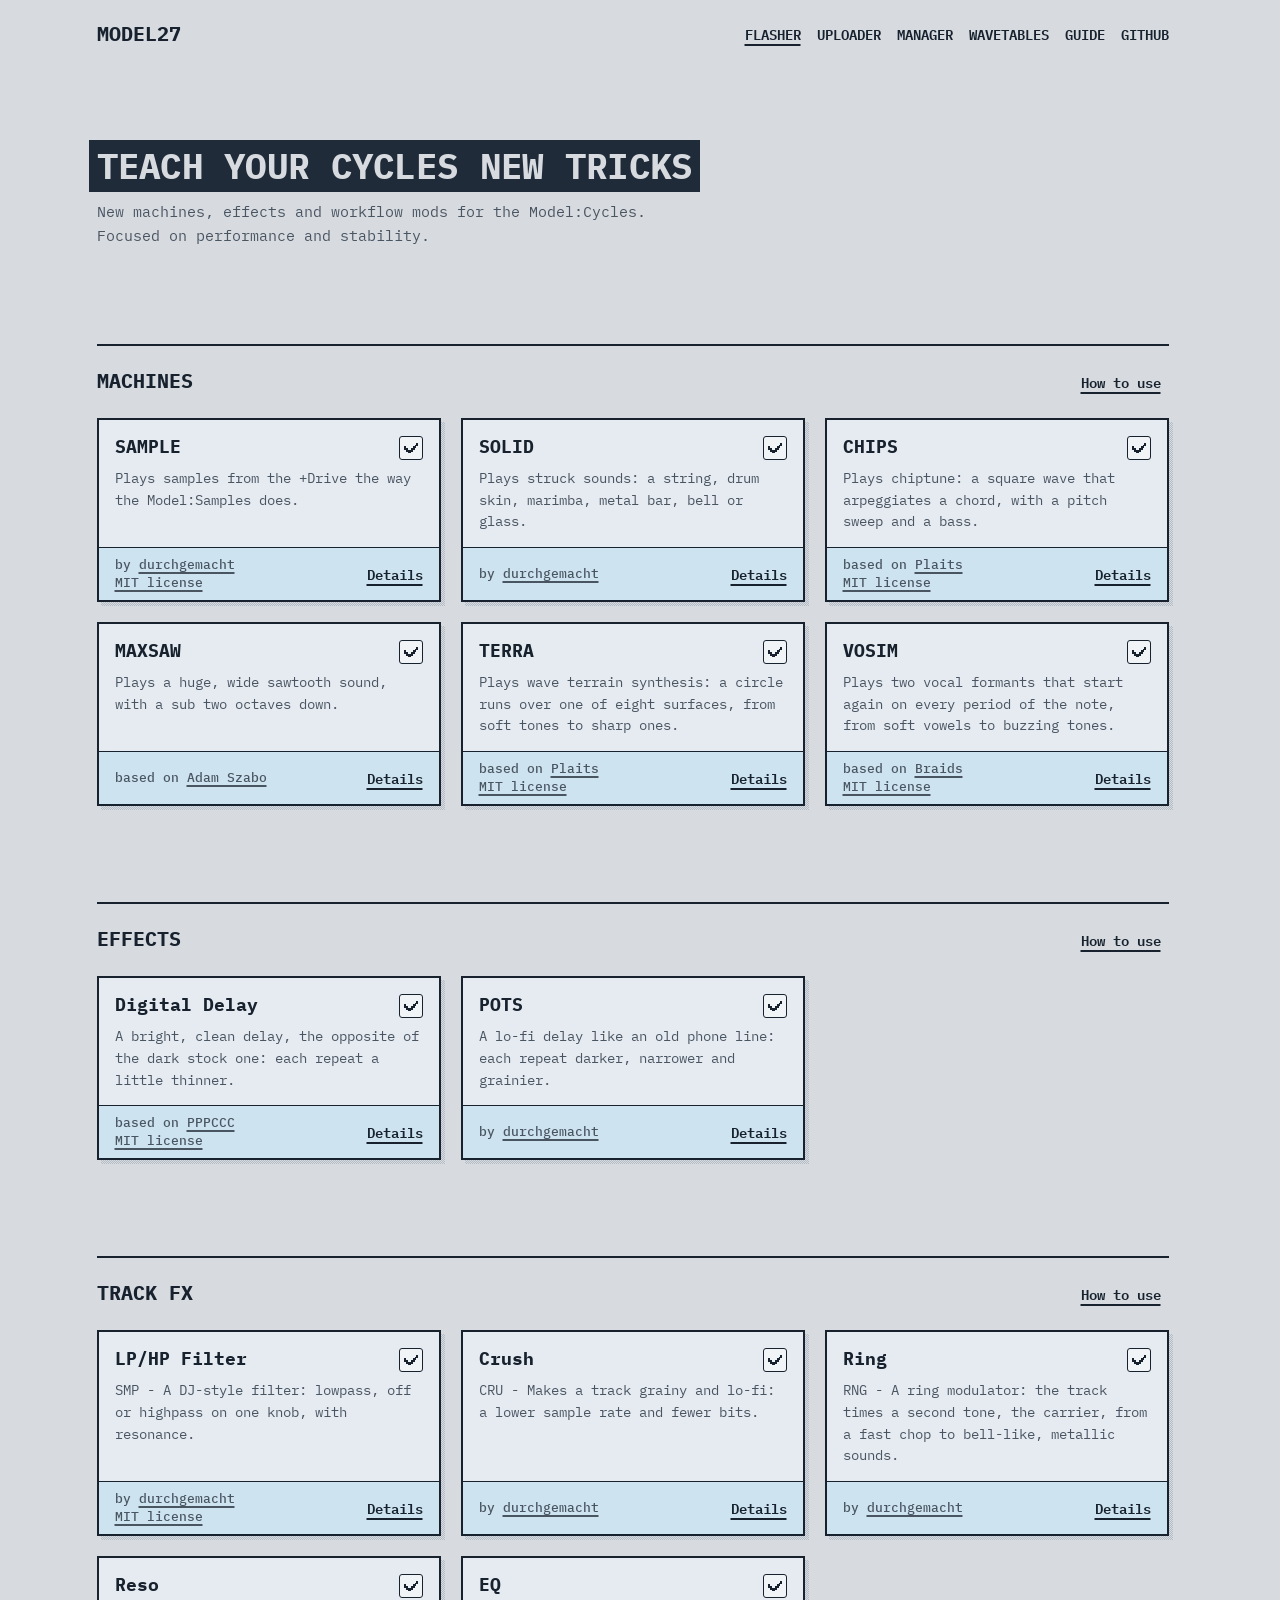
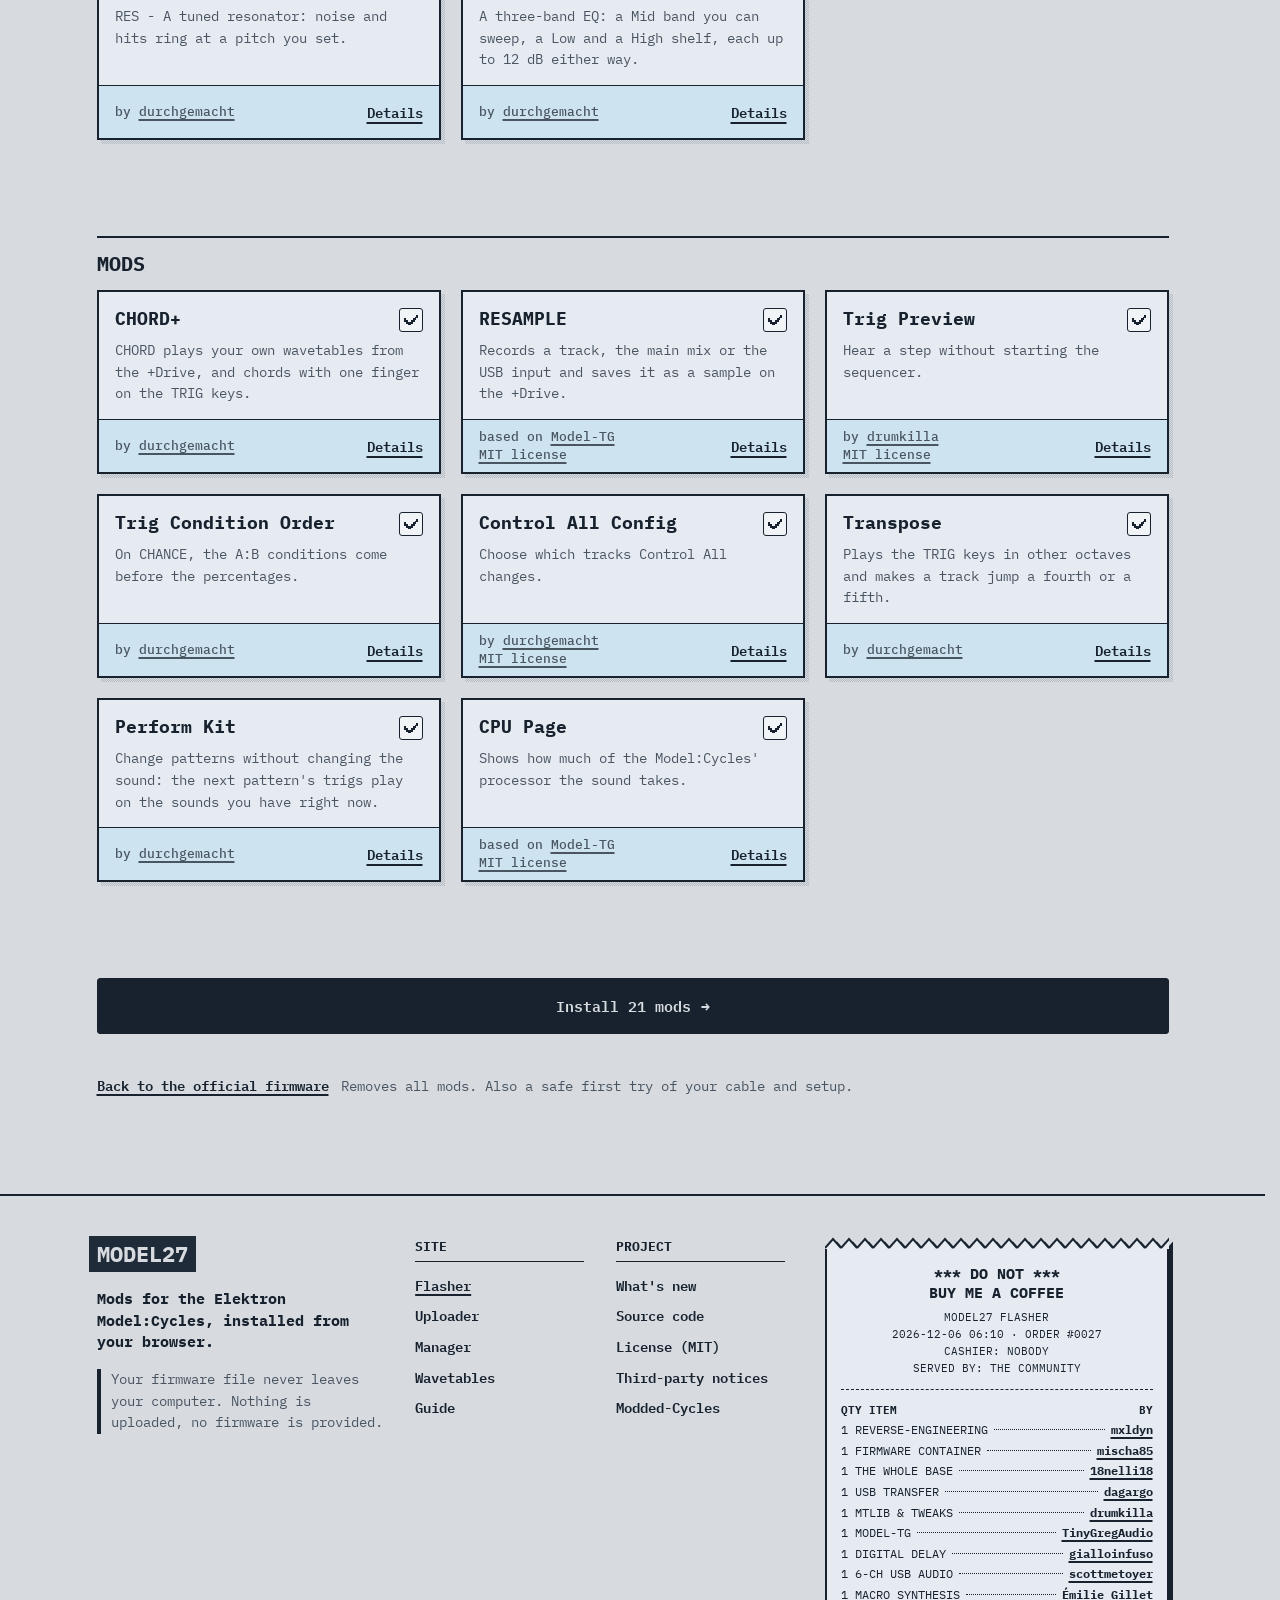
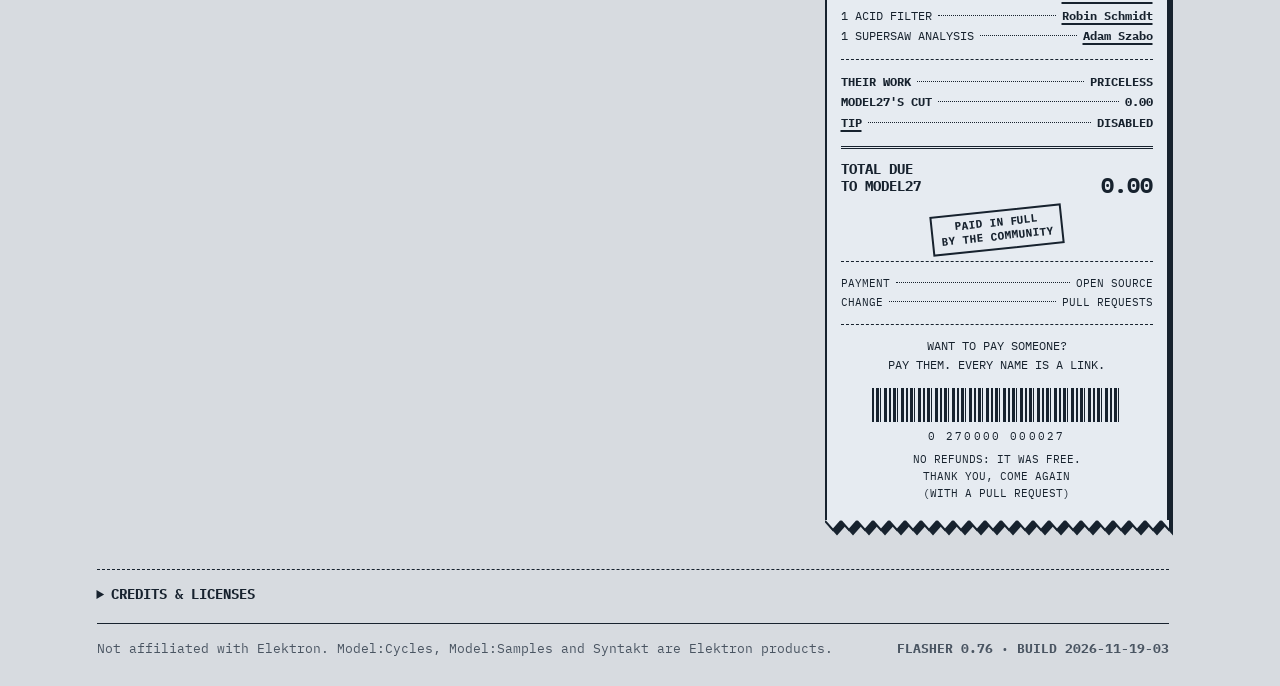
==== commit 5a7148d1: "CHORD+ tested on the Model:Cycles (chordtables 0.5, release 0.76, notes/87 §8) The maintainer flashe" ====
--- a/docs/flasher/index.html
+++ b/docs/flasher/index.html
@@ -10,8 +10,8 @@
 <link rel="preconnect" href="https://fonts.googleapis.com">
 <link rel="preconnect" href="https://fonts.gstatic.com" crossorigin>
 <link rel="stylesheet" href="https://fonts.googleapis.com/css2?family=IBM+Plex+Mono:ital,wght@0,400;0,500;0,600;0,700;1,400&display=swap">
-<link rel="stylesheet" href="../assets/site.css?v=2026-11-19-02">
-<link rel="stylesheet" href="style.css?v=2026-11-19-02">
+<link rel="stylesheet" href="../assets/site.css?v=2026-11-19-03">
+<link rel="stylesheet" href="style.css?v=2026-11-19-03">
 <!-- the flasher is in English only (2026-10-31), and light only for now: its dark theme (style.css) waits for a
      second pass, so the page pins the light one and hides the switch; the other pages keep their own theme -->
 <script>document.documentElement.setAttribute("data-theme","light")</script>
@@ -19,7 +19,7 @@
 <body data-page="flasher">
 <script>
   // Version stamp: an old date means the browser serves a cached copy -> hard reload.
-  window.MC_BUILD = "2026-11-19-02";
+  window.MC_BUILD = "2026-11-19-03";
   window.addEventListener("error", function (e) {
     var b = document.getElementById("errbar");
     if (!b) return;
@@ -365,12 +365,12 @@
 </footer>
 
 <!-- ?v= : same version stamp as MC_BUILD, so a browser never mixes a new page with cached old scripts -->
-<script src="../assets/release.js?v=2026-11-19-02"></script>
-<script src="../assets/site.js?v=2026-11-19-02"></script>
-<script src="builder.js?v=2026-11-19-02"></script>
-<script src="composer.js?v=2026-11-19-02"></script>
-<script src="tweaks.js?v=2026-11-19-02"></script>
-<script src="flasher.js?v=2026-11-19-02"></script>
-<script src="app.js?v=2026-11-19-02"></script>
+<script src="../assets/release.js?v=2026-11-19-03"></script>
+<script src="../assets/site.js?v=2026-11-19-03"></script>
+<script src="builder.js?v=2026-11-19-03"></script>
+<script src="composer.js?v=2026-11-19-03"></script>
+<script src="tweaks.js?v=2026-11-19-03"></script>
+<script src="flasher.js?v=2026-11-19-03"></script>
+<script src="app.js?v=2026-11-19-03"></script>
 </body>
 </html>
